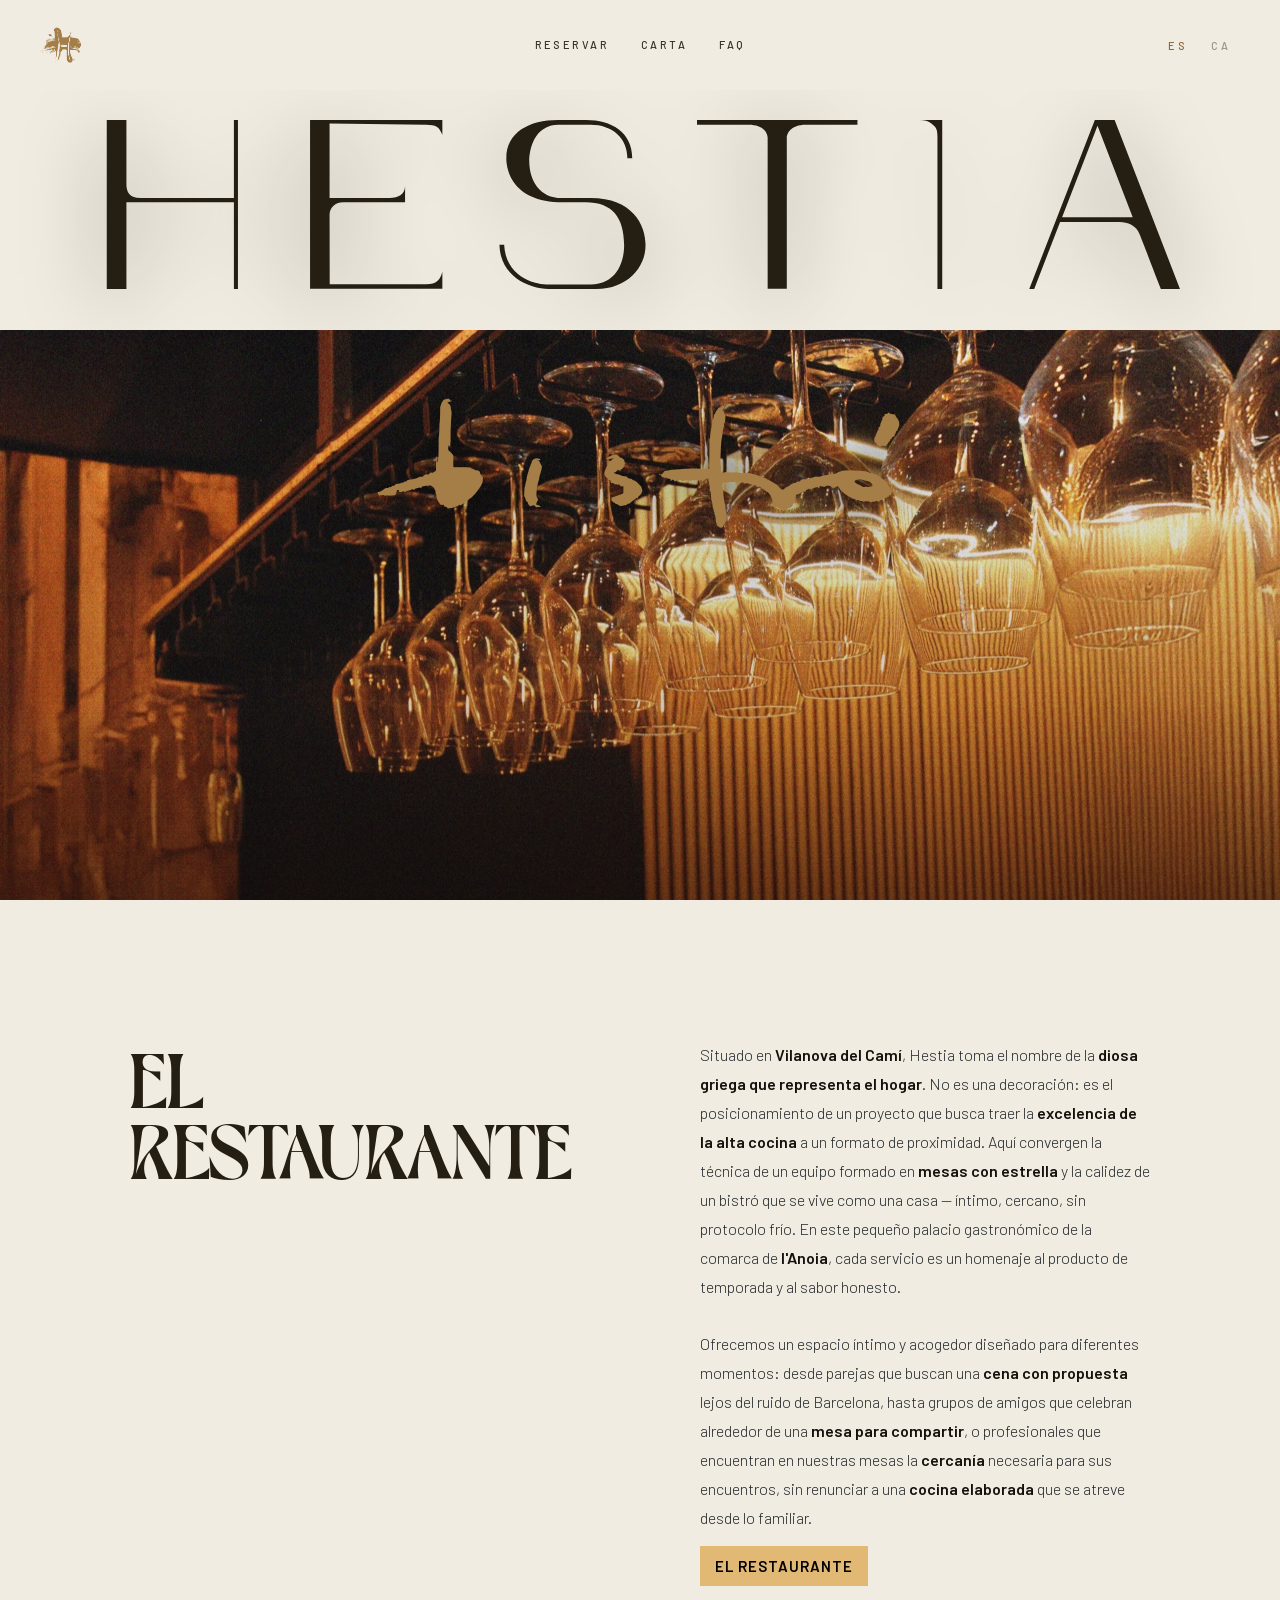
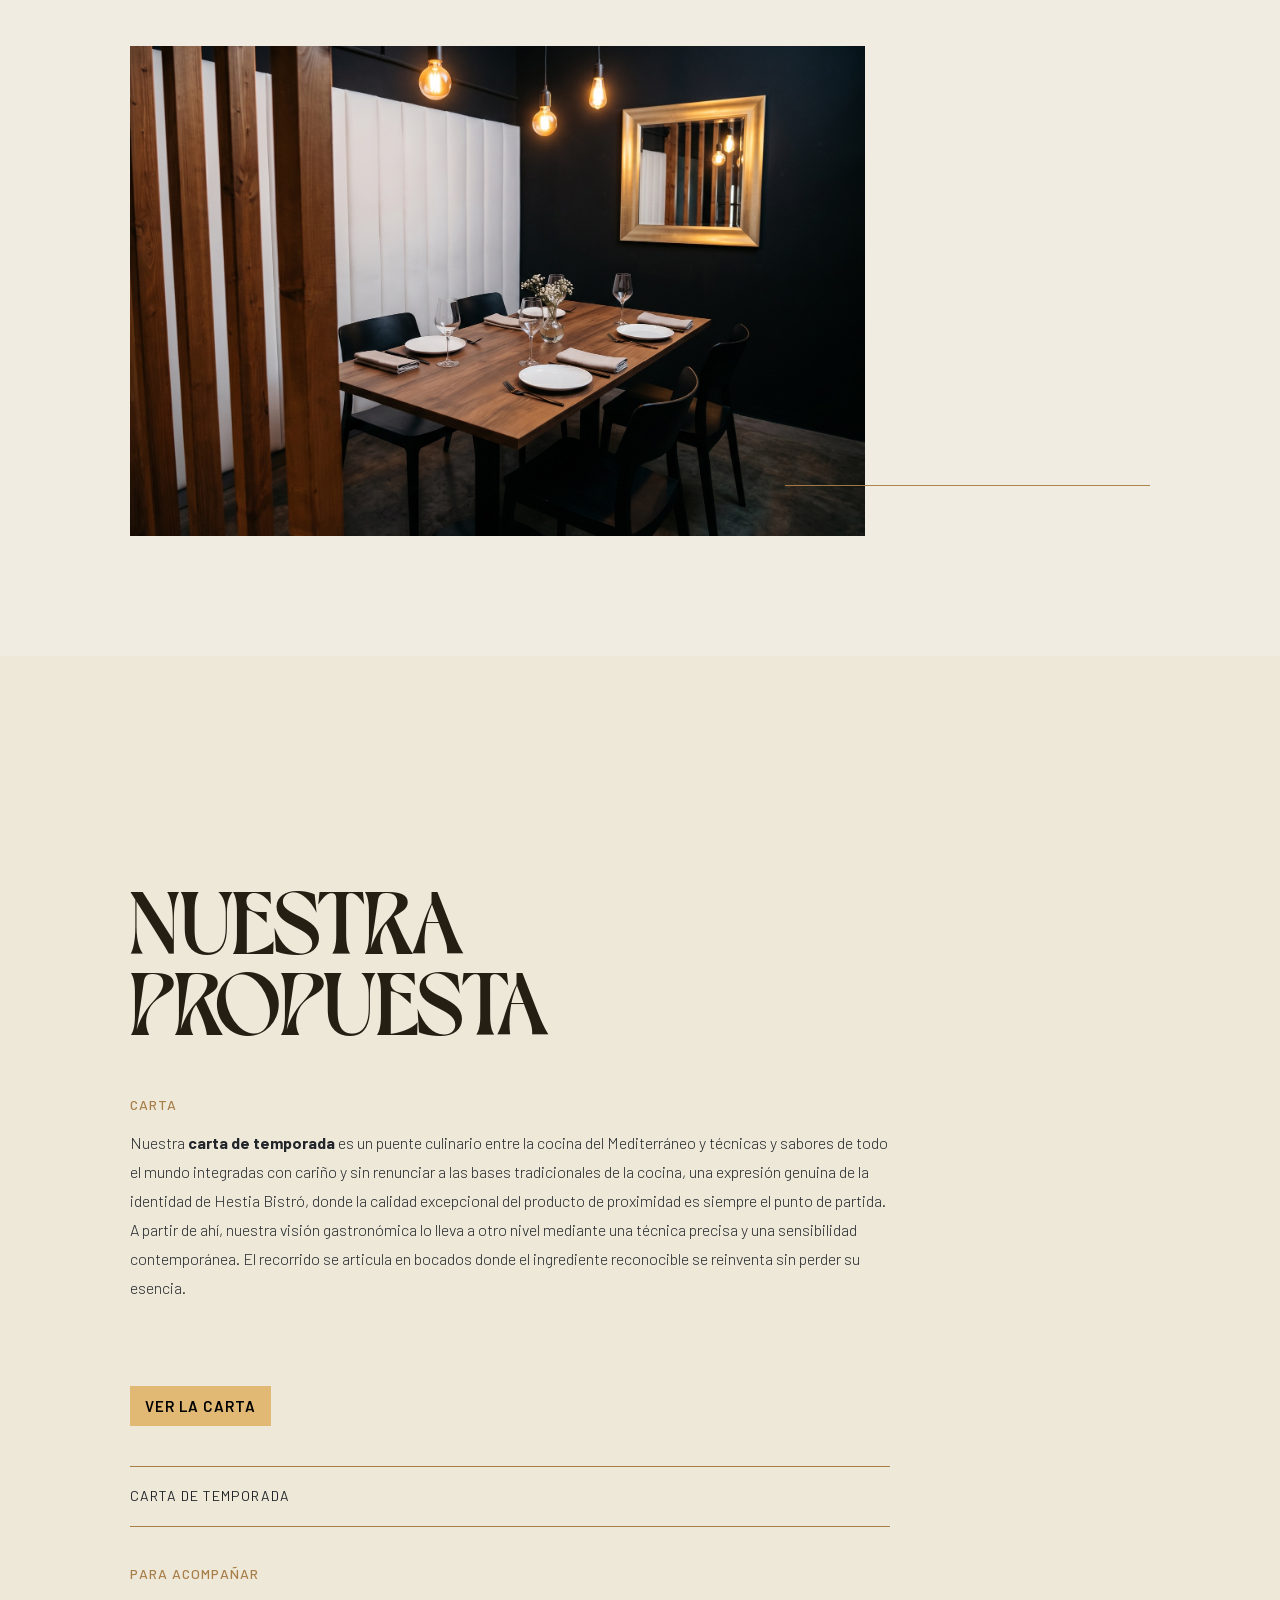
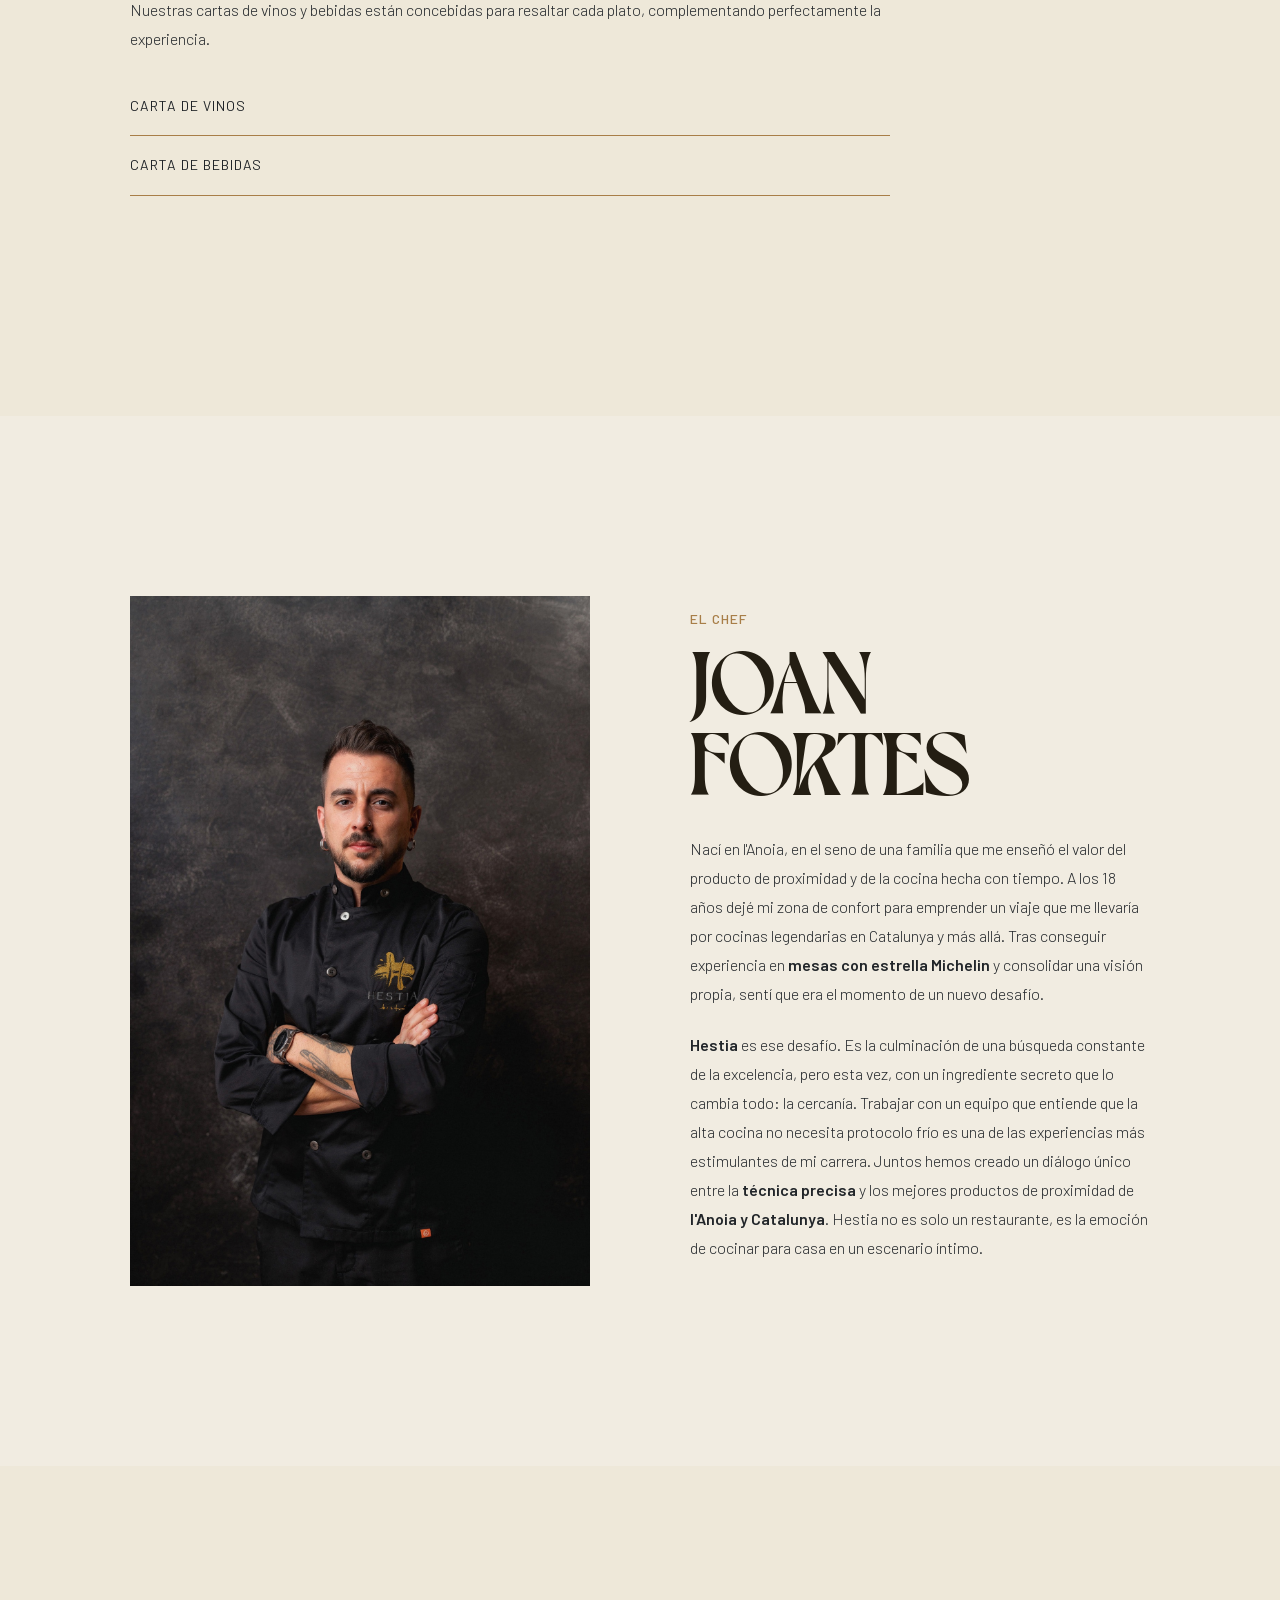
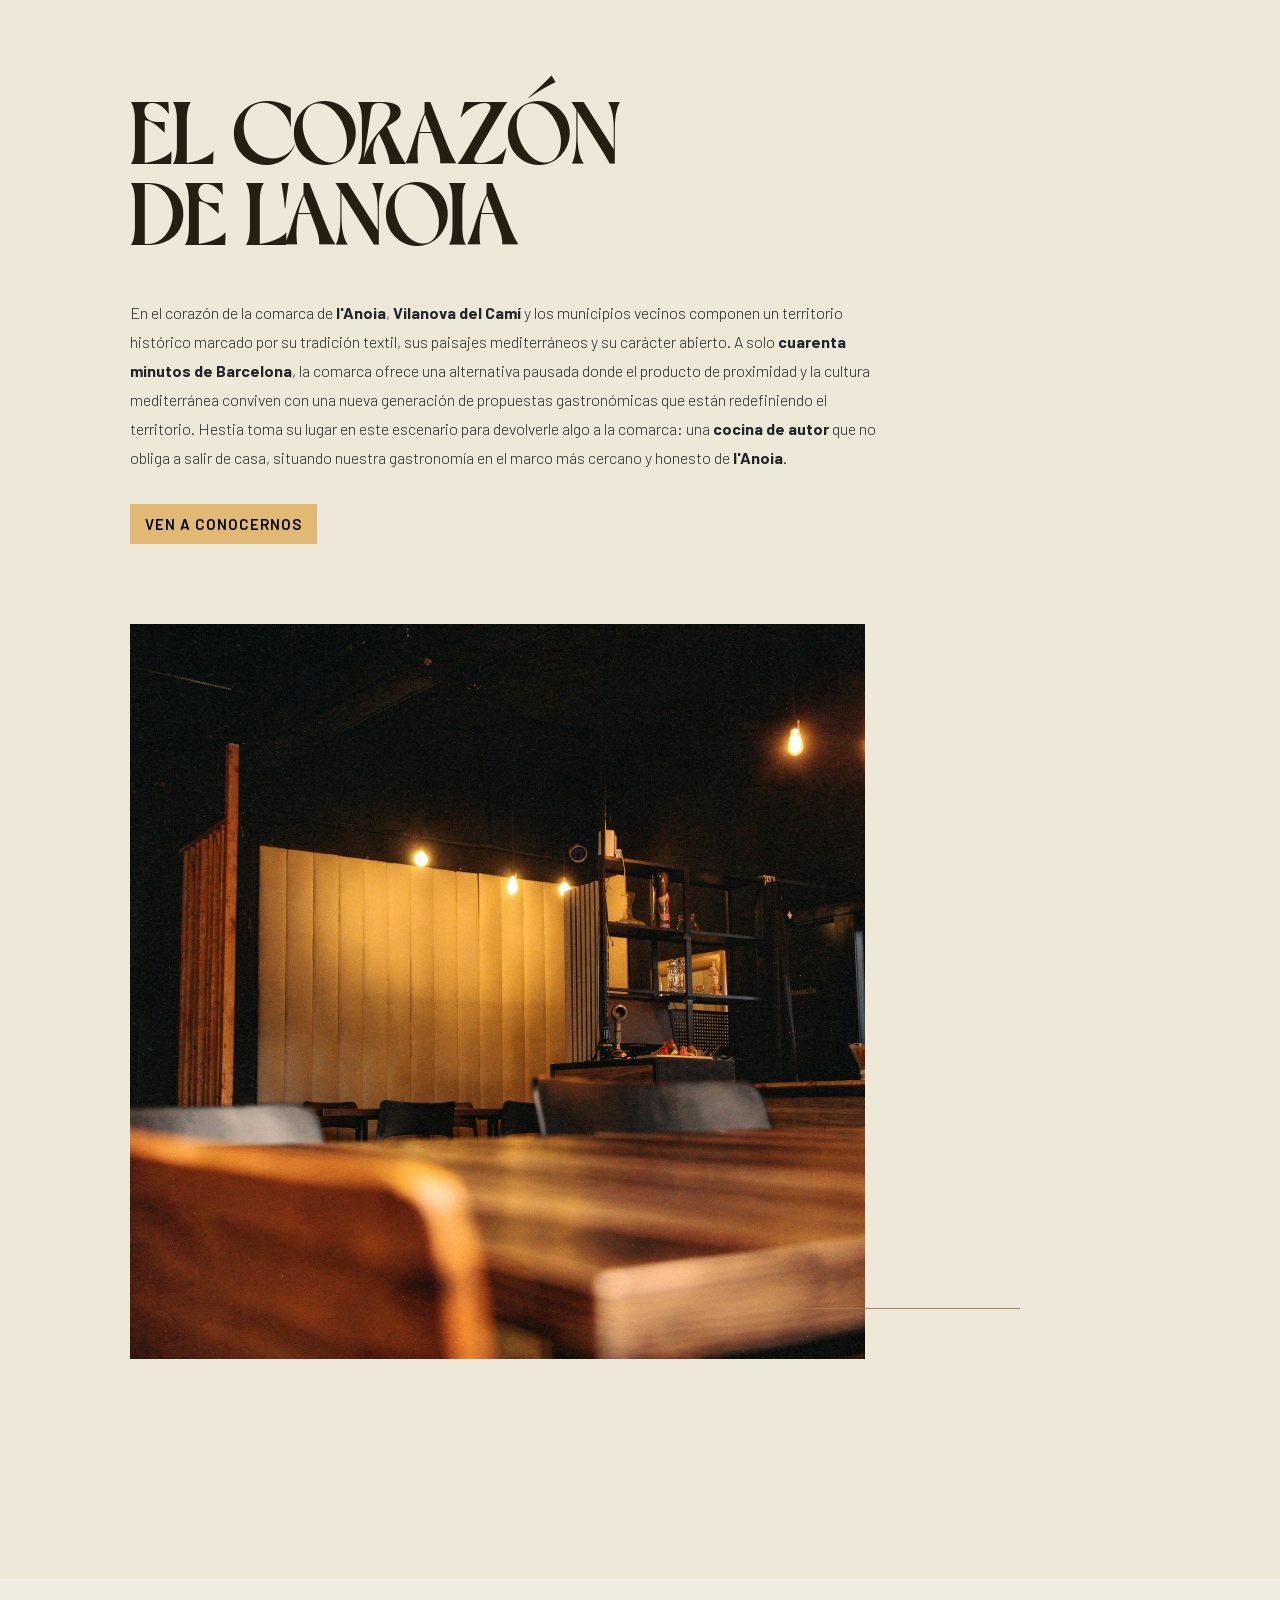
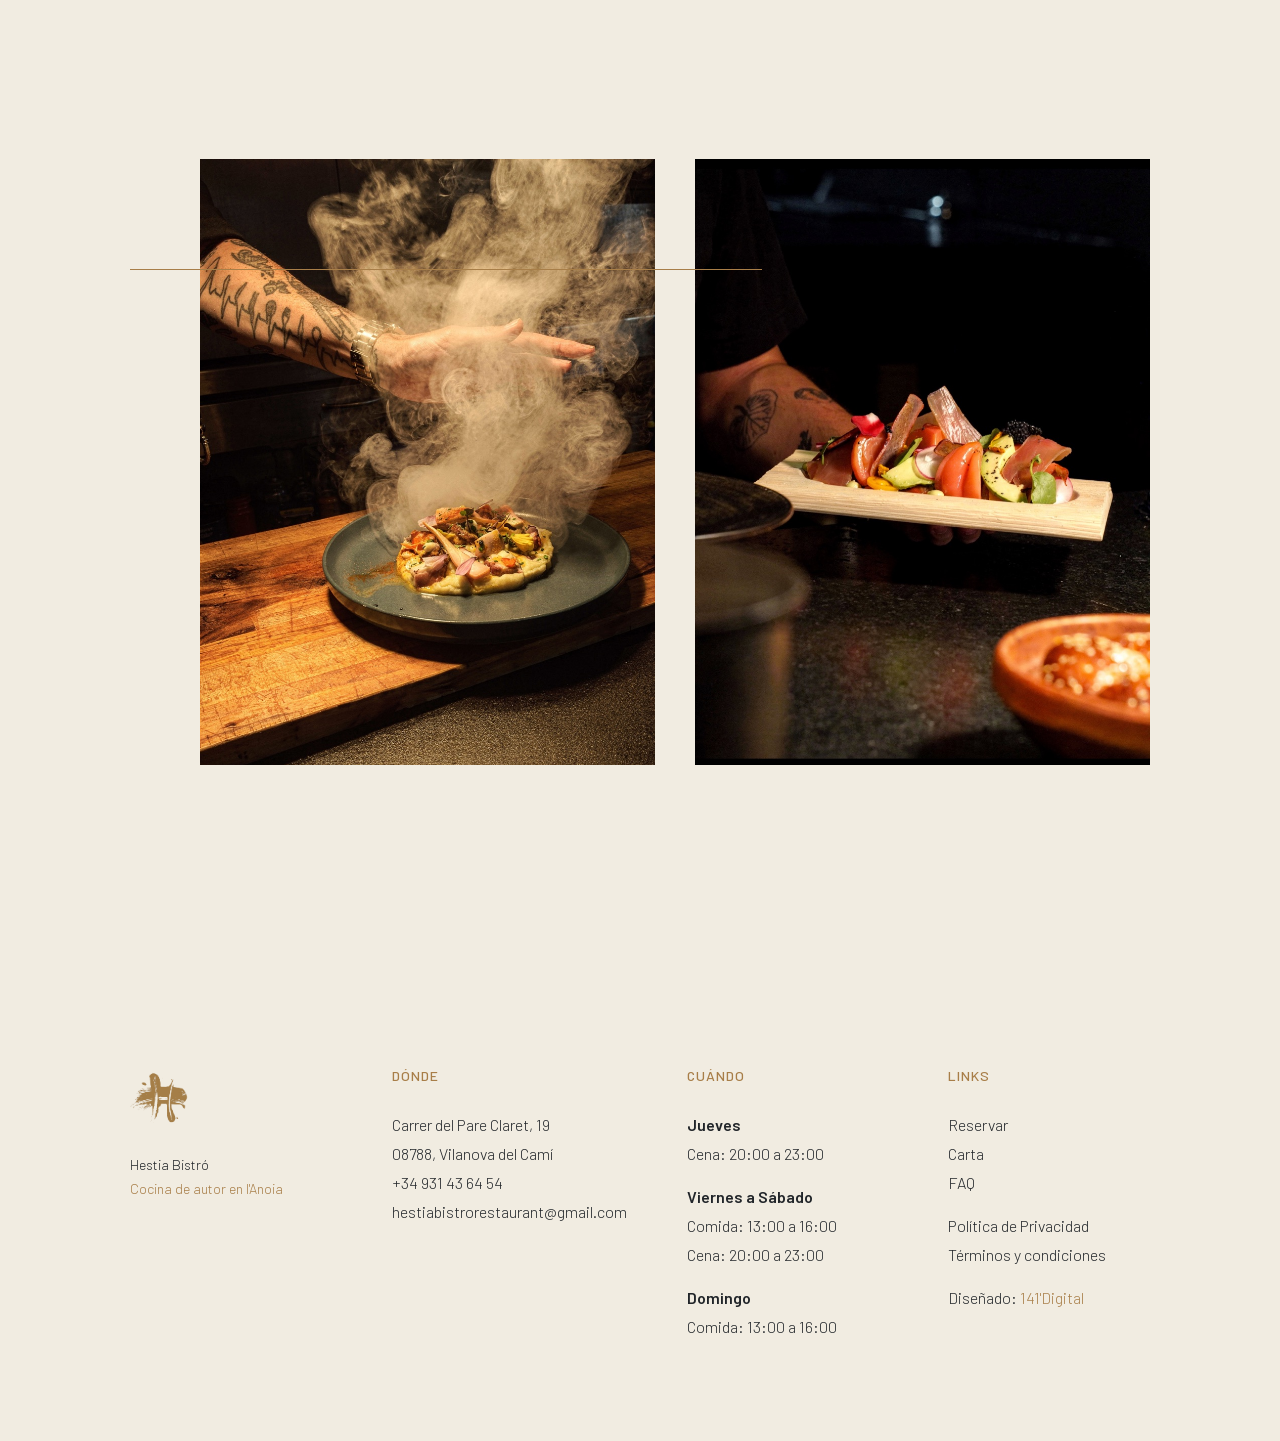
==== index.html @ 30f9aab8 "Eliminar botón 'Ver experiencia' de la sección El Chef Co-Authored-By: Claude Opus 4.7 (1M context) " ====
<!doctype html>
<html lang="es">
<head>
<meta charset="utf-8" />
<meta name="viewport" content="width=device-width,initial-scale=1,viewport-fit=cover" />
<title data-i18n="meta.title.index">Hestia Bistró · Cocina de autor en l'Anoia</title>
<meta name="description" data-i18n-content="meta.desc.index" content="Hestia Bistró — bistró de cocina de autor en Vilanova del Camí. La excelencia de la alta cocina en formato de proximidad. Sin etiquetas. Sin frialdad." />
<link rel="icon" type="image/png" href="assets/logo-full.png" />
<!-- Preload del hero: descarga la imagen con prioridad alta antes que el CSS,
     así aparece casi al momento de cargar la página en vez de tardar. -->
<link rel="preload" as="image" href="assets/hero.jpg?v=4" fetchpriority="high" />
<link rel="preconnect" href="https://fonts.googleapis.com" />
<link rel="preconnect" href="https://fonts.gstatic.com" crossorigin />
<link href="https://fonts.googleapis.com/css2?family=Italiana&family=Cormorant+Garamond:ital,wght@0,300;0,400;0,500;0,600;1,300;1,400;1,500;1,600&family=Inter:wght@300;400;500;600&family=La+Belle+Aurore&display=swap" rel="stylesheet" />
<meta http-equiv="Cache-Control" content="no-store, no-cache, must-revalidate" />
<meta http-equiv="Pragma" content="no-cache" />
<meta http-equiv="Expires" content="0" />
<link rel="stylesheet" href="styles.css?v=20260519d" />
</head>
<body>

<!-- ─── HEADER ─────────────────────────────────────────── -->
<header class="site-header" id="siteHeader">
  <a href="#" class="header-mark" aria-label="Hestia Bistró">
    <img src="assets/logo-h-mark.png" alt="" />
  </a>
  <nav class="nav-center" aria-label="Primaria" data-i18n-aria-label="nav.aria">
    <a href="reservar.html" class="nav-link" data-i18n="nav.reservar">Reservar</a>
    <a href="carta.html"    class="nav-link" data-i18n="nav.carta">Carta</a>
    <a href="faq.html" class="nav-link" data-i18n="nav.faq">FAQ</a>
  </nav>
  <div class="nav-right">
    <ul class="lang" aria-label="Idioma" data-i18n-aria-label="lang.aria">
      <li><button class="lang-btn active" data-lang="es">ES</button></li>
      <li><button class="lang-btn"        data-lang="ca">CA</button></li>
    </ul>
  </div>
</header>


<!-- ─── HERO ───────────────────────────────────────────── -->
<section class="hero">
  <div class="hero-wordmark">
    <h1 class="visually-hidden" data-i18n="hero.h1">Hestia Bistró</h1>
    <img src="assets/hestia-wordmark-new.svg?v=6" alt="Hestia Bistró" class="hero-wordmark-svg" />
  </div>

  <div class="hero-backdrop" aria-hidden="true"></div>

  <figure class="hero-photo" aria-hidden="true">
    <div class="hero-photo-fill"></div>
    <div class="hero-photo-grain"></div>
  </figure>
</section>


<!-- ─── EL RESTAURANTE ─────────────────────────────────── -->
<section class="block-split" id="restaurante">
  <div class="block-split-grid">
    <h2 class="display-title section-title">
      <span data-i18n="rest.title.1">EL</span>
      <span data-i18n="rest.title.2">RESTAURANTE</span>
    </h2>
    <div class="block-split-body">
      <p data-i18n-html="rest.p1">
        Situado en <strong>Vilanova del Camí</strong>, Hestia toma el nombre de la
        <strong>diosa griega que representa el hogar</strong>. No es una
        decoración: es el posicionamiento de un proyecto que busca traer la
        <strong>excelencia de la alta cocina</strong> a un formato de proximidad.
        Aquí convergen la técnica de un equipo formado en <strong>mesas con
        estrella</strong> y la calidez de un bistró que se vive como una casa —
        íntimo, cercano, sin protocolo frío. En este pequeño palacio gastronómico
        de la comarca de <strong>l'Anoia</strong>, cada servicio es un homenaje al
        producto de temporada y al sabor honesto.
      </p>
      <p data-i18n-html="rest.p2">
        Ofrecemos un espacio íntimo y acogedor diseñado para diferentes momentos:
        desde parejas que buscan una <strong>cena con propuesta</strong> lejos del
        ruido de Barcelona, hasta grupos de amigos que celebran alrededor de una
        <strong>mesa para compartir</strong>, o profesionales que encuentran en
        nuestras mesas la <strong>cercanía</strong> necesaria para sus encuentros,
        sin renunciar a una <strong>cocina elaborada</strong> que se atreve desde lo familiar.
      </p>
      <a href="#concepto" class="btn btn-amber" data-i18n="rest.btn">El restaurante</a>
    </div>
  </div>
</section>

<div class="full-image-wrap">
  <figure class="full-image" data-img="interior">
    <div class="full-image-fill"></div>
    <figcaption class="img-cap" data-i18n="rest.cap">Sala · Hestia Bistró</figcaption>
  </figure>
  <span class="accent-rule" aria-hidden="true"></span>
</div>


<!-- ─── NUESTRA PROPUESTA ──────────────────────────────── -->
<section class="proposal-section" id="propuesta">
  <div class="proposal-wrap">
    <h2 class="display-title section-title">
      <span data-i18n="prop.title.1">NUESTRA</span>
      <span data-i18n="prop.title.2">PROPUESTA</span>
    </h2>

    <div class="proposal-intro">
      <p class="proposal-eyebrow" data-i18n="prop.eyebrow">Carta</p>
      <p class="proposal-text" data-i18n-html="prop.text">
        Nuestra <strong>carta de temporada</strong> es un puente culinario entre
        la cocina del Mediterráneo y técnicas y sabores de todo el mundo
        integradas con cariño y sin renunciar a las bases tradicionales de la
        cocina, una expresión genuina de la identidad de Hestia Bistró, donde
        la calidad excepcional del producto de proximidad es siempre el punto
        de partida. A partir de ahí, nuestra visión gastronómica lo lleva a
        otro nivel mediante una técnica precisa y una sensibilidad
        contemporánea. El recorrido se articula en bocados donde el ingrediente
        reconocible se reinventa sin perder su esencia.
      </p>
    </div>

    <div class="proposal-menu">
      <a href="carta.html" class="btn btn-amber" data-i18n="prop.btn">Ver la carta</a>

      <hr class="proposal-divider" />

      <div class="menu-line">
        <span class="menu-line-name" data-i18n="prop.temporada">Carta de temporada</span>
      </div>

      <h3 class="proposal-subheading" data-i18n="prop.subhead">Para acompañar</h3>
      <p class="proposal-subtext" data-i18n="prop.subtext">
        Nuestras cartas de vinos y bebidas están concebidas para resaltar
        cada plato, complementando perfectamente la experiencia.
      </p>

      <div class="menu-line">
        <span class="menu-line-name" data-i18n="prop.vinos">Carta de vinos</span>
      </div>

      <div class="menu-line">
        <span class="menu-line-name" data-i18n="prop.bebidas">Carta de bebidas</span>
      </div>
    </div>
  </div>
</section>


<!-- ─── EL CHEF ────────────────────────────────────────── -->
<section class="chef-section" id="chef">
  <div class="chef-wrap">
    <div class="chef-photo" data-img="chef">
      <div class="chef-photo-fill"></div>
    </div>

    <div class="chef-text">
      <p class="chef-eyebrow" data-i18n="chef.eyebrow">El Chef</p>
      <h2 class="display-title section-title chef-name">
        <span data-i18n="chef.name.1">JOAN</span>
        <span data-i18n="chef.name.2">FORTES</span>
      </h2>

      <div class="chef-body">
        <p data-i18n-html="chef.p1">
          Nací en l'Anoia, en el seno de una familia que me enseñó el valor
          del producto de proximidad y de la cocina hecha con tiempo. A los 18
          años dejé mi zona de confort para emprender un viaje que me llevaría
          por cocinas legendarias en Catalunya y más allá. Tras conseguir
          experiencia en <strong>mesas con estrella Michelin</strong> y consolidar
          una visión propia, sentí que era el momento de un nuevo desafío.
        </p>
        <p data-i18n-html="chef.p2">
          <strong>Hestia</strong> es ese desafío. Es la culminación de una
          búsqueda constante de la excelencia, pero esta vez, con un ingrediente
          secreto que lo cambia todo: la cercanía. Trabajar con un equipo que
          entiende que la alta cocina no necesita protocolo frío es una de las
          experiencias más estimulantes de mi carrera. Juntos hemos creado un
          diálogo único entre la <strong>técnica precisa</strong> y los mejores
          productos de proximidad de <strong>l'Anoia y Catalunya</strong>. Hestia
          no es solo un restaurante, es la emoción de cocinar para casa en un
          escenario íntimo.
        </p>
      </div>
    </div>
  </div>
</section>


<!-- ─── IGUALADA / L'ANOIA ─────────────────────────────── -->
<section class="proposal-section territorio-section" id="territorio">
  <div class="proposal-wrap">
    <h2 class="display-title section-title">
      <span data-i18n="terr.title.1">EL CORAZÓN</span>
      <span data-i18n="terr.title.2">DE L'ANOIA</span>
    </h2>

    <div class="proposal-intro territorio-intro">
      <p class="proposal-text" data-i18n-html="terr.text">
        En el corazón de la comarca de <strong>l'Anoia</strong>,
        <strong>Vilanova del Camí</strong> y los municipios vecinos componen
        un territorio histórico marcado por su tradición textil, sus paisajes
        mediterráneos y su carácter abierto. A solo <strong>cuarenta minutos
        de Barcelona</strong>, la comarca ofrece una alternativa pausada donde
        el producto de proximidad y la cultura mediterránea conviven con una
        nueva generación de propuestas gastronómicas que están redefiniendo el
        territorio. Hestia toma su lugar en este escenario para devolverle algo
        a la comarca: una <strong>cocina de autor</strong> que no obliga a
        salir de casa, situando nuestra gastronomía en el marco más cercano y
        honesto de <strong>l'Anoia</strong>.
      </p>
      <a href="reservar.html" class="btn btn-amber territorio-btn" data-i18n="terr.btn">Ven a conocernos</a>
    </div>
  </div>

  <div class="full-image-wrap territorio-image-wrap">
    <figure class="full-image full-image--square" data-img="anoia">
      <div class="full-image-fill"></div>
    </figure>
    <span class="accent-rule" aria-hidden="true"></span>
  </div>
</section>


<!-- ─── PLATOS · CARRUSEL ──────────────────────────────── -->
<section class="dishes-carousel" id="platos">
  <div class="dishes-wrap">
    <span class="dishes-rule" aria-hidden="true"></span>
    <div class="dishes-viewport">
      <div class="dishes-track" data-unique="4">
        <figure class="dish-slide"><img src="assets/dish-1.jpg?v=2" alt="Plato 1" /></figure>
        <figure class="dish-slide"><img src="assets/dish-2.jpg?v=2" alt="Plato 2" /></figure>
        <figure class="dish-slide"><img src="assets/dish-3.jpg?v=2" alt="Plato 3" /></figure>
        <figure class="dish-slide"><img src="assets/dish-4.jpg?v=2" alt="Plato 4" /></figure>
        <figure class="dish-slide" aria-hidden="true"><img src="assets/dish-1.jpg?v=2" alt="" /></figure>
        <figure class="dish-slide" aria-hidden="true"><img src="assets/dish-2.jpg?v=2" alt="" /></figure>
        <figure class="dish-slide" aria-hidden="true"><img src="assets/dish-3.jpg?v=2" alt="" /></figure>
        <figure class="dish-slide" aria-hidden="true"><img src="assets/dish-4.jpg?v=2" alt="" /></figure>
      </div>
    </div>
  </div>
</section>


<!-- ─── FOOTER ─────────────────────────────────────────── -->
<footer class="site-footer" id="contacto">
  <div class="footer-wrap">
    <div class="footer-grid">

      <div class="footer-brand">
        <img src="assets/logo-h-mark.png" alt="" class="footer-logo" />
        <p class="footer-tagline">
          Hestia Bistró<br/>
          <a href="#" data-i18n="foot.brand.tagline">Cocina de autor en l'Anoia</a>
        </p>
      </div>

      <div class="footer-col">
        <p class="footer-eyebrow" data-i18n="foot.donde">Dónde</p>
        <address class="footer-address">
          <p>Carrer del Pare Claret, 19</p>
          <p>08788, Vilanova del Camí</p>
          <p><a href="tel:+34931436454">+34 931 43 64 54</a></p>
          <p><a href="mailto:hestiabistrorestaurant@gmail.com">hestiabistrorestaurant@gmail.com</a></p>
        </address>
      </div>

      <div class="footer-col">
        <p class="footer-eyebrow" data-i18n="foot.cuando">Cuándo</p>
        <div class="footer-hours">
          <p><strong data-i18n="foot.h.jue">Jueves</strong></p>
          <p data-i18n="foot.h.cena">Cena: 20:00 a 23:00</p>
          <p><strong data-i18n="foot.h.visa">Viernes a Sábado</strong></p>
          <p data-i18n="foot.h.comida">Comida: 13:00 a 16:00</p>
          <p data-i18n="foot.h.cena">Cena: 20:00 a 23:00</p>
          <p><strong data-i18n="foot.h.dom">Domingo</strong></p>
          <p data-i18n="foot.h.comida">Comida: 13:00 a 16:00</p>
        </div>
      </div>

      <div class="footer-col">
        <p class="footer-eyebrow" data-i18n="foot.links">Links</p>
        <ul class="footer-links">
          <li><a href="reservar.html" data-i18n="nav.reservar">Reservar</a></li>
          <li><a href="carta.html" data-i18n="nav.carta">Carta</a></li>
          <li><a href="faq.html" data-i18n="nav.faq">FAQ</a></li>
          <li class="spacer" aria-hidden="true"></li>
          <li><a href="privacidad.html" data-i18n="foot.l.privacidad">Política de Privacidad</a></li>
          <li><a href="terminos.html" data-i18n="foot.l.terminos">Términos y condiciones</a></li>
          <li class="spacer" aria-hidden="true"></li>
          <li class="footer-credit"><span data-i18n="foot.l.disenado">Diseñado:</span> <a href="https://141agency.com" target="_blank" rel="noopener">141'Digital</a></li>
        </ul>
      </div>

    </div>
  </div>
</footer>


<script src="i18n.js"></script>
<script src="script.js?v=20260518f"></script>
</body>
</html>
---- styles.css ----
/* ────────────────────────────────────────────────────────────
   HESTIA BISTRÓ · WEB
   Layout: Aleia restaurant — elegant editorial, cream canvas
   Palette: Hestia brand — espresso, cobre, cream lino
   ──────────────────────────────────────────────────────────── */

@font-face{
  font-family: "Dahlia Display";
  src: url("assets/dahlia-medium.woff2") format("woff2"),
       url("assets/dahlia-medium.woff")  format("woff");
  font-weight: 500;
  font-style: normal;
  font-display: swap;
}

@font-face{ font-family:"Barlow"; src:url("assets/fonts/barlow-300.woff2") format("woff2"); font-weight:300; font-style:normal; font-display:swap; }
@font-face{ font-family:"Barlow"; src:url("assets/fonts/barlow-400.woff2") format("woff2"); font-weight:400; font-style:normal; font-display:swap; }
@font-face{ font-family:"Barlow"; src:url("assets/fonts/barlow-500.woff2") format("woff2"); font-weight:500; font-style:normal; font-display:swap; }
@font-face{ font-family:"Barlow"; src:url("assets/fonts/barlow-600.woff2") format("woff2"); font-weight:600; font-style:normal; font-display:swap; }
@font-face{ font-family:"Barlow"; src:url("assets/fonts/barlow-700.woff2") format("woff2"); font-weight:700; font-style:normal; font-display:swap; }

:root{
  /* Brand tokens (sampled from logo) */
  --hueso:   #E8DFCD;
  --crema:   #D9C9A8;
  --crema-2: #C7B58E;
  --tinta:   #15100A;
  --tinta-2: #1F1812;
  --tinta-3: #2A1F18;
  --sepia:   #6B5A47;
  --cobre:   #A87E48;
  --cobre-2: #8A6738;
  --ambar:   #C99B5C;

  /* White canvas, dark ink — Aleia-style light theme */
  --bg:        #F1ECE1;
  --bg-2:      #F7F2E8;
  --bg-3:      #EDE5D3;
  --ink:       #14100B;
  --ink-soft:  #443A2C;
  --ink-quiet: #6B5C46;
  --rule:      rgba(20,16,11,.14);
  --rule-2:    rgba(20,16,11,.06);
  --accent:    var(--cobre);
  --accent-2:  var(--cobre-2);

  --font-display: "Cormorant Garamond","EB Garamond",Georgia,serif;
  --font-brand:   "Italiana","Cormorant Garamond",serif;
  --font-hand:    "La Belle Aurore","Caveat",cursive;
  --font-sans:    "Barlow","Inter",-apple-system,system-ui,sans-serif;
}

*{ box-sizing:border-box; }
html,body{ margin:0; padding:0; }
html{ scroll-behavior:smooth; overflow-x:clip; }
body{ overflow-x:clip; max-width:100vw; }

body{
  background:var(--bg);
  color:var(--ink);
  font-family:var(--font-sans);
  font-size:15px;
  line-height:1.6;
  font-weight:300;
  -webkit-font-smoothing:antialiased;
  text-rendering:optimizeLegibility;
}

img{ max-width:100%; display:block; }
a{ color:inherit; text-decoration:none; transition:color .25s ease, opacity .25s ease; }
a:hover{ color:var(--accent); }
button{ font-family:inherit; cursor:pointer; }


/* ─── Reusable type ───────────────────────────────────── */
.eyebrow{
  font-family:var(--font-sans);
  font-size:11px;
  letter-spacing:.22em;
  text-transform:uppercase;
  color:var(--accent);
  font-weight:500;
  margin:0 0 18px;
}

.display-title{
  font-family:var(--font-display);
  font-weight:300;
  letter-spacing:-.015em;
  line-height:.95;
  margin:0;
  color:#241E13;
  font-size:clamp(54px, 7vw, 110px);
}
.display-title span{ font-weight:300; }
.display-title em{
  font-style:italic;
  font-weight:300;
  display:block;
  color:#241E13;
}
.display-title.center{ text-align:center; }

/* Section titles — Aleia-style: ALL CAPS, stacked, upright */
.section-title{
  font-family:"Dahlia Display", var(--font-display);
  font-weight:500;
  font-style:normal;
  letter-spacing:-.005em;
  line-height:.92;
  font-size:clamp(44px, 10vw, 88px);
  text-transform:uppercase;
}
.section-title span{
  display:block;
  font-weight:500;
  font-style:normal;
  color:#241E13;
}

.brand-wordmark{
  font-family:var(--font-brand);
  letter-spacing:.22em;
  text-transform:uppercase;
  font-weight:400;
}
.brand-wordmark em{
  font-family:var(--font-hand);
  font-style:normal;
  text-transform:lowercase;
  letter-spacing:.02em;
  font-size:.85em;
  color:var(--accent);
  margin-left:.4em;
  display:inline-block;
  transform:translateY(.12em);
}

/* ─── Buttons / links ─────────────────────────────────── */
.btn{
  display:inline-flex; align-items:center; gap:10px;
  padding:8px 14px;
  font-family:var(--font-sans);
  font-size:15px;
  line-height:22px;
  letter-spacing:1px;
  text-transform:uppercase;
  font-weight:600;
  border:1px solid transparent;
  cursor:pointer;
  border-radius:0;
  transition:background .25s ease, color .25s ease, border-color .25s ease;
}
.btn-amber{
  background:#E2B974;
  color:#000;
  border-color:#E2B974;
}
.btn-amber:hover{
  background:transparent;
  color:#000;
  border-color:#E2B974;
}

.btn-line{
  display:inline-block;
  padding:10px 0 6px;
  font-family:var(--font-sans);
  font-size:11px;
  letter-spacing:.22em;
  text-transform:uppercase;
  font-weight:500;
  color:var(--ink);
  border-bottom:1px solid var(--rule);
  transition:color .25s ease, border-color .25s ease, letter-spacing .25s ease;
}
.btn-line:hover{
  color:var(--accent-2);
  border-color:var(--accent-2);
  letter-spacing:.26em;
}
.btn-line.small{
  font-size:10px;
}

.link-quiet{
  display:inline-block;
  font-size:11px;
  letter-spacing:.16em;
  text-transform:uppercase;
  color:var(--ink-soft);
  padding-top:14px;
}
.link-quiet:hover{ color:var(--accent); }


/* ────────────────────────────────────────────────────────
   HEADER  (responsive: grid 3-col fluido en desktop · nav al bottom en mobile)
   ──────────────────────────────────────────────────────── */
.site-header{
  position:fixed;
  inset:0 0 auto 0;                  /* top:0 right:0 left:0 — sin bottom */
  z-index:9900;                      /* igual que el nav inferior, siempre por encima del contenido */
  display:grid;
  grid-template-columns: 1fr auto 1fr;
  align-items:center;
  /* Padding fluido: escala suave entre móvil y desktop sin breakpoints */
  padding: clamp(14px, 2.4vw, 22px) clamp(20px, 4vw, 40px);
  /* safe-area-inset-top: respeta status bar / notch en cualquier dispositivo */
  padding-top: calc(clamp(14px, 2.4vw, 22px) + env(safe-area-inset-top, 0px));
  background:var(--bg);
  color:var(--ink);
  font-family:var(--font-sans);
  font-size: clamp(10px, 1vw, 11px);
  letter-spacing:.22em;
  text-transform:uppercase;
  font-weight:500;
}

.header-mark{
  grid-column: 1;
  justify-self: start;
  display: inline-flex;
  align-items: center;
}
.header-mark img{
  width: clamp(36px, 5vw, 46px);
  height: clamp(36px, 5vw, 46px);
  object-fit: contain;
  transition: transform .3s ease;
}
.header-mark:hover img{ transform: rotate(-3deg) scale(1.05); }

/* nav-center centrado limpio con grid (sin position:absolute + translate) */
.nav-center{
  grid-column: 2;
  justify-self: center;
  display: flex;
  gap: clamp(18px, 2.5vw, 34px);
}
.nav-link{ position: relative; color: var(--ink); opacity: .85; }
.nav-link::after{
  content: ""; position: absolute; left: 0; right: 0; bottom: -6px; height: 1px;
  background: currentColor; transform: scaleX(0); transform-origin: left;
  transition: transform .3s ease;
}
.nav-link:hover::after{ transform: scaleX(1); }

.nav-right{
  grid-column: 3;
  justify-self: end;
}
.nav-right .lang{
  list-style: none; padding: 0; margin: 0;
  display: flex; gap: 4px;
}
.lang-btn{
  background: transparent; border: 0;
  color: var(--ink);
  padding: 6px 10px;
  font-family: inherit;
  font-size: inherit;
  letter-spacing: inherit;
  text-transform: uppercase;
  font-weight: 500;
  opacity: .4;
  transition: opacity .25s ease, color .25s ease;
}
.lang-btn.active{ opacity: 1; color: var(--accent-2); }
.lang-btn:hover{ opacity: .95; }


/* ────────────────────────────────────────────────────────
   HERO  (Aleia-style: huge wordmark on canvas · photo full-bleed)
   ──────────────────────────────────────────────────────── */
.hero{
  position:relative;
  height:100vh;
  min-height:720px;
  padding:120px 0 0;
  background:var(--bg);
  overflow:hidden;
  isolation:isolate;
}

/* The giant editorial wordmark */
.hero-wordmark{
  position:relative;
  z-index:3;
  text-align:center;
  margin:0 auto;
  padding:0 40px;
  width:100%;
  max-width:1280px;
}
.hero-wordmark-svg{
  display:block;
  width:min(88vw, 1080px);
  height:auto;
  margin:0 auto;
  filter: drop-shadow(0 12px 40px rgba(0,0,0,.35));
  animation: wordIn 1.2s cubic-bezier(.2,.7,.2,1) both;
}
.visually-hidden{
  position:absolute;
  width:1px; height:1px;
  padding:0; margin:-1px;
  overflow:hidden;
  clip:rect(0,0,0,0);
  white-space:nowrap;
  border:0;
}
@keyframes wordIn{
  from{ opacity:0; transform:translateY(20px); }
  to  { opacity:1; transform:none; }
}
@keyframes ruleIn{
  from{ opacity:0; transform:scaleX(0); }
  to  { opacity:1; transform:scaleX(1); }
}

/* Grey backdrop behind the photo — reveals when the photo fades on scroll */
.hero-backdrop{
  position:absolute;
  left:0;
  right:0;
  bottom:0;
  width:100%;
  height:63.3vh;
  background:var(--bg);
  z-index:0;
}

/* The photo backdrop — full-bleed lateral · anchored to bottom · behind wordmark */
.hero-photo{
  position:absolute;
  left:0;
  right:0;
  bottom:0;
  margin:0;
  padding:0;
  width:100%;
  height:63.3vh;
  z-index:1;
  overflow:hidden;
}
.hero-photo-fill{
  position:absolute; inset:0;
  background:
    linear-gradient(180deg, rgba(17,9,6,0) 0%, rgba(17,9,6,.15) 65%, rgba(17,9,6,.5) 100%),
    url('assets/hero.jpg?v=4') center/cover no-repeat #110906;
}
.hero-photo-grain{
  position:absolute; inset:0;
  background-image:
    radial-gradient(rgba(255,255,255,.06) 1px, transparent 1px),
    radial-gradient(rgba(0,0,0,.12) 1px, transparent 1px);
  background-size: 3px 3px, 5px 5px;
  opacity:.55;
  mix-blend-mode:overlay;
}

/* Welcome card pinned bottom-left over the photo */
.hero-card{
  position:absolute;
  left:0; bottom:0;
  width:min(420px, 86vw);
  background:#F1EAD9;
  color:#1A130B;
  padding:32px 34px 30px;
  border-top:2px solid var(--accent);
  z-index:5;
  box-shadow: -10px -10px 40px rgba(0,0,0,.45);
}
.hero-card .eyebrow{ margin:0 0 16px; color:var(--cobre-2); }
.hero-card-text{
  font-family:var(--font-display);
  font-size:17px;
  line-height:1.5;
  color:#1A130B;
  font-weight:400;
  margin:0 0 24px;
  letter-spacing:-.002em;
}
.hero-card .link-quiet{ color:rgba(26,19,11,.62); }
.hero-card .link-quiet:hover{ color:var(--cobre-2); }
.hero-card .btn-amber{ margin-bottom:4px; }


/* ────────────────────────────────────────────────────────
   BLOCK SPLIT  (El Restaurante / Igualada)
   ──────────────────────────────────────────────────────── */
.block-split{
  padding:140px 130px 60px;
  position:relative;
}
.block-split-grid{
  max-width:1240px; margin:0 auto;
  display:grid;
  grid-template-columns: 1fr 1fr;
  gap:120px;
  align-items:start;
}
.block-split .display-title{
  font-size:clamp(48px, 6vw, 130px);
  line-height:.92;
}
.block-split .display-title em{ display:block; }

.block-split-body{
  max-width:560px;
  font-family:var(--font-sans);
  font-size:16px;
  line-height:29px;
  color:rgb(33,37,41);
  font-weight:300;
}
.block-split-body p{ margin:0 0 28px; color:rgb(33,37,41); }
.block-split-body p:last-of-type{ margin-bottom:14px; }
.block-split-body .btn{ margin-top:0; }
.block-split-body strong,
.bio-text strong{
  font-weight:600;
  color:var(--ink);
}
.display-title:not(.section-title) em{ color:var(--accent-2); }


/* ────────────────────────────────────────────────────────
   FULL-WIDTH IMAGE PLACEHOLDERS (Aleia-style: left-aligned, gold rule right)
   ──────────────────────────────────────────────────────── */
.full-image-wrap{
  position:relative;
  max-width:1240px;
  margin:0 auto 120px;
  padding:0 130px;
  box-sizing:content-box;
}
.full-image-wrap .accent-rule{
  display:block;
  position:absolute;
  /* Starts 80px INSIDE the image right edge and extends to content right edge */
  left:calc(50% + 145px);
  right:130px;
  /* Always 50px above the bottom of the photo */
  bottom:50px;
  height:1px;
  background:var(--accent);
  opacity:.95;
  z-index:3;
}

.full-image{
  position:relative;
  /* Spans from grid left (title) to button right edge:
     left column (50% - 60) + full gap (120) + button width (~165) */
  width:calc(50% + 225px);
  margin:0;
  aspect-ratio:3/2;
  overflow:hidden;
  background:#1a0e08;
}
.full-image[data-img="interior"] .full-image-fill{
  background: url('assets/the-restaurant.jpg?v=3') center/cover no-repeat;
  filter:none;
}
.full-image-fill{
  position:absolute; inset:0;
  background:
    radial-gradient(50% 40% at 60% 50%, rgba(220,160,90,.45) 0%, transparent 65%),
    radial-gradient(80% 60% at 20% 80%, rgba(178,112,66,.45) 0%, transparent 70%),
    linear-gradient(160deg, #4a2c18 0%, #1a0e08 100%);
  filter:saturate(.85);
}
.full-image[data-img="igualada"] .full-image-fill{
  background:
    radial-gradient(60% 45% at 50% 60%, rgba(214,152,90,.45) 0%, transparent 65%),
    radial-gradient(120% 80% at 50% 0%, rgba(255,210,140,.25) 0%, transparent 70%),
    linear-gradient(180deg, #2c1810 0%, #1a0e08 60%, #3d2418 100%);
}
.img-cap{ display:none; }


/* ────────────────────────────────────────────────────────
   BIO ROW  (Chef / Sala)
   ──────────────────────────────────────────────────────── */
.bio-row{
  display:grid;
  grid-template-columns: 1fr 1fr;
  max-width:1240px;
  margin:0 auto 100px;
  padding:0 40px;
  gap:80px;
  align-items:start;
}
.bio-row.reverse{ direction:rtl; }
.bio-row.reverse > *{ direction:ltr; }

.bio-photo{
  position:relative;
  aspect-ratio:4/5;
  overflow:hidden;
  background:#1a0e08;
}
.bio-photo .full-image-fill{
  background:
    radial-gradient(50% 40% at 50% 35%, rgba(232,223,205,.18) 0%, transparent 70%),
    radial-gradient(80% 60% at 40% 90%, rgba(178,112,66,.35) 0%, transparent 70%),
    linear-gradient(180deg, #1a0e08 0%, #2c1810 100%);
}
.bio-photo[data-img="chef-2"] .full-image-fill{
  background:
    radial-gradient(60% 50% at 60% 40%, rgba(214,152,90,.35) 0%, transparent 65%),
    linear-gradient(180deg, #2a1810 0%, #14090c 100%);
}

.bio-text{
  display:flex; flex-direction:column;
  font-family:var(--font-sans);
  font-size:17px;
  line-height:1.75;
  font-weight:300;
  color:var(--ink-soft);
}
.bio-text .eyebrow{ color:var(--accent-2); margin-bottom:18px; }
.bio-name{ margin-bottom:30px !important; }
.bio-name span,
.bio-name em{ display:block; }
.bio-text p{ margin:0 0 18px; max-width:480px; color:var(--ink-soft); }
.bio-text .btn-line{ margin-top:12px; }


/* ────────────────────────────────────────────────────────
   PROPUESTA  (Nuestra propuesta · accordion)
   ──────────────────────────────────────────────────────── */
.propuesta{
  max-width:880px;
  margin:60px auto 80px;
  padding:80px 40px 40px;
  text-align:center;
}
.propuesta-head{ margin-bottom:60px; }
.propuesta-intro{
  font-family:var(--font-display);
  font-size:19px;
  line-height:1.55;
  color:var(--ink-soft);
  max-width:560px;
  margin:28px auto 0;
}

.menu-list{
  list-style:none; padding:0; margin:0;
  border-top:1px solid var(--rule);
  text-align:left;
}
.menu-row{
  border-bottom:1px solid var(--rule);
}
.menu-row-trigger{
  width:100%;
  display:grid;
  grid-template-columns: 1fr auto auto;
  gap:28px; align-items:center;
  padding:26px 8px;
  background:transparent; border:0;
  text-align:left;
  color:var(--ink);
  transition:color .25s ease;
}
.menu-row-trigger:hover{ color:var(--accent-2); }
.menu-row-title{
  font-family:var(--font-display);
  font-size:22px;
  font-weight:400;
  letter-spacing:-.003em;
}
.menu-row-price{
  font-family:var(--font-sans);
  font-size:12px;
  letter-spacing:.22em;
  text-transform:uppercase;
  font-weight:500;
  color:var(--ink-quiet);
}
.menu-row-icon{
  font-family:var(--font-display);
  font-size:22px;
  width:28px; height:28px;
  display:grid; place-items:center;
  color:var(--accent-2);
  transition:transform .3s ease;
}
.menu-row.open .menu-row-icon{ transform:rotate(45deg); }

.menu-row-body{
  max-height:0; overflow:hidden;
  transition:max-height .4s ease, padding .3s ease;
  padding:0 8px;
}
.menu-row.open .menu-row-body{
  max-height:240px;
  padding:0 8px 24px;
}
.menu-row-body p{
  margin:0;
  font-family:var(--font-display);
  font-size:17px;
  line-height:1.5;
  color:var(--ink-soft);
  max-width:560px;
}


/* ────────────────────────────────────────────────────────
   FOOD PAIR (two images side by side)
   ──────────────────────────────────────────────────────── */
.food-pair{
  display:grid;
  grid-template-columns: 1fr 1fr;
  gap:24px;
  max-width:1240px;
  margin:0 auto 120px;
  padding:0 40px;
}
.food-pair-item{
  position:relative;
  margin:0;
  aspect-ratio:1/1;
  overflow:hidden;
  background:#1a0e08;
}
.food-pair-item[data-img="dish-1"] .full-image-fill{
  background:
    radial-gradient(40% 35% at 50% 45%, rgba(232,223,205,.5) 0%, transparent 60%),
    radial-gradient(80% 70% at 50% 95%, rgba(178,112,66,.45) 0%, transparent 70%),
    linear-gradient(180deg, #1a0e08 0%, #3d2418 100%);
}
.food-pair-item[data-img="dish-2"] .full-image-fill{
  background:
    radial-gradient(45% 35% at 55% 50%, rgba(214,152,90,.55) 0%, transparent 60%),
    radial-gradient(90% 70% at 50% 100%, rgba(120,60,30,.5) 0%, transparent 70%),
    linear-gradient(180deg, #2a1410 0%, #1a0905 100%);
}


/* ────────────────────────────────────────────────────────
   CTA STRIP  (Reservar)
   ──────────────────────────────────────────────────────── */
.cta-strip{
  text-align:center;
  padding:100px 40px 120px;
  max-width:760px;
  margin:0 auto;
}
.cta-strip .display-title{ margin-bottom:24px; }
.cta-strip p{
  font-family:var(--font-display);
  font-size:19px;
  line-height:1.55;
  color:var(--ink-soft);
  margin:0 0 32px;
}
.cta-strip .link-quiet{
  display:block; margin-top:18px;
  color:var(--ink-quiet);
}
.cta-strip .link-quiet:hover{ color:var(--accent-2); }


/* ────────────────────────────────────────────────────────
   FOOTER  (Aleia-style: white bg · 4 columns)
   ──────────────────────────────────────────────────────── */
.site-footer{
  background:var(--bg);
  color:rgb(33,37,41);
  padding:120px 130px 100px;
  position:relative;
}
.footer-wrap{
  max-width:1240px;
  margin:0 auto;
}
.footer-grid{
  display:grid;
  grid-template-columns:1fr 1fr 1fr 1fr;
  gap:60px;
  align-items:start;
}

.footer-brand .footer-logo{
  display:block;
  width:64px; height:64px;
  object-fit:contain;
  margin:0 0 24px;
  filter:none;
}
.footer-tagline{
  font-family:var(--font-sans);
  font-size:14px;
  line-height:24px;
  color:rgb(33,37,41);
  font-weight:300;
  margin:0;
}
.footer-tagline a{
  color:var(--accent);
  text-decoration:none;
}
.footer-tagline a:hover{ text-decoration:underline; }

.footer-eyebrow{
  font-family:var(--font-sans);
  font-size:14px;
  letter-spacing:1px;
  text-transform:uppercase;
  color:var(--accent);
  font-weight:500;
  margin:0 0 22px;
}

.footer-address,
.footer-hours{
  font-style:normal;
}
.footer-address p,
.footer-hours p{
  font-family:var(--font-sans);
  font-size:16px;
  line-height:29px;
  color:rgb(33,37,41);
  font-weight:300;
  margin:0;
}
.footer-hours strong{
  display:inline-block;
  font-weight:600;
  margin-top:14px;
}
.footer-hours p:first-child strong{ margin-top:0; }

.footer-links{
  list-style:none;
  padding:0;
  margin:0;
}
.footer-links li{
  font-family:var(--font-sans);
  font-size:16px;
  line-height:29px;
  margin:0;
  white-space:nowrap;
}
.footer-links a{
  color:rgb(33,37,41);
  font-weight:300;
  text-decoration:none;
  transition:color .25s ease;
}
.footer-links a:hover{ color:var(--accent); }
.footer-links li.spacer{ height:14px; }
.footer-links li.footer-credit{
  color:rgb(33,37,41);
  font-weight:300;
}
.footer-links li.footer-credit a{
  color:var(--accent);
}
.footer-links li.footer-credit a:hover{ text-decoration:underline; }


/* ────────────────────────────────────────────────────────
   NUESTRA PROPUESTA  (Aleia-style)
   ──────────────────────────────────────────────────────── */
.proposal-section{
  padding:220px 130px 220px;
  position:relative;
  background:#EEE8D9;
}
.proposal-wrap{
  max-width:1240px;
  margin:0 auto;
}

.proposal-intro{
  max-width:760px;
  margin-top:56px;
}
.proposal-eyebrow{
  font-family:var(--font-sans);
  font-size:14px;
  letter-spacing:1px;
  text-transform:uppercase;
  color:var(--accent);
  font-weight:500;
  margin:0 0 12px;
}
.proposal-text{
  font-family:var(--font-sans);
  font-size:16px;
  line-height:29px;
  color:rgb(33,37,41);
  font-weight:300;
  margin:0;
}

.proposal-menu{
  max-width:760px;
  margin-top:84px;
}
.proposal-menu .btn{ margin-bottom:8px; }

.proposal-divider{
  border:0;
  border-top:1px solid var(--accent);
  margin:32px 0 0;
  opacity:1;
}

.menu-line{
  display:flex;
  justify-content:space-between;
  align-items:center;
  padding:18px 0;
  border-bottom:1px solid var(--accent);
  font-family:var(--font-sans);
  font-size:14px;
  letter-spacing:1px;
  text-transform:uppercase;
  font-weight:400;
}
.menu-line-name{ color:rgb(33,37,41); }
.menu-line-price{ color:var(--accent); }

.proposal-subheading{
  font-family:var(--font-sans);
  font-size:14px;
  letter-spacing:1px;
  text-transform:uppercase;
  color:var(--accent);
  font-weight:500;
  margin:36px 0 10px;
}
.proposal-subtext{
  font-family:var(--font-sans);
  font-size:16px;
  line-height:29px;
  color:rgb(33,37,41);
  font-weight:300;
  margin:0 0 24px;
}


/* ────────────────────────────────────────────────────────
   PLATOS · CAROUSEL (Aleia food slider)
   ──────────────────────────────────────────────────────── */
.dishes-carousel{
  padding:180px 130px;
  background:var(--bg);
  position:relative;
}
.dishes-wrap{
  max-width:1240px;
  margin:0 auto;
  position:relative;
  padding-left:70px;
}
.dishes-rule{
  display:block;
  position:absolute;
  left:0;
  right:38%;
  top:110px;
  height:1px;
  background:var(--accent);
  z-index:5;
  pointer-events:none;
}
.dishes-viewport{
  overflow:hidden;
  position:relative;
}
.dishes-track{
  display:flex;
  gap:40px;
  transition:transform .9s cubic-bezier(.4,.0,.2,1);
  will-change:transform;
}
.dish-slide{
  flex:0 0 calc(50% - 20px);
  margin:0;
  aspect-ratio:3/4;
  position:relative;
  overflow:hidden;
  background:#F2EEE5;
}
.dish-slide img{
  width:100%; height:100%;
  object-fit:cover;
  display:block;
}


/* ────────────────────────────────────────────────────────
   TERRITORIO SECTION  (Aleia HOTEL CASA FUSTER pattern)
   ──────────────────────────────────────────────────────── */
.territorio-section{
  /* Image is inside, so let section padding handle spacing */
}
.territorio-intro{ max-width:760px; margin-top:50px; }
.territorio-btn{ margin-top:32px; }

.territorio-image-wrap{
  margin:80px auto 0;
  padding:0;
}

.full-image--square{ aspect-ratio:1/1; }

.full-image[data-img="anoia"] .full-image-fill{
  background: url('assets/anoia.jpg?v=1') center/cover no-repeat;
  filter: none;
}


/* ────────────────────────────────────────────────────────
   CHEF SECTION  (Aleia-style: square photo left · bio right)
   ──────────────────────────────────────────────────────── */
.chef-section{
  padding:180px 130px;
  background:var(--bg);
  position:relative;
}
.chef-wrap{
  max-width:1240px;
  margin:0 auto;
  display:grid;
  grid-template-columns:1fr 1fr;
  gap:100px;
  align-items:start;
}
.chef-photo{
  position:relative;
  width:100%;
  aspect-ratio:2/3;
  overflow:hidden;
  background:#1a0e08;
}
.chef-photo-fill{
  position:absolute; inset:0;
  background:url('assets/chef.jpg?v=3') center/cover no-repeat #1a0e08;
}

.chef-text{ padding-top:12px; }
.chef-eyebrow{
  font-family:var(--font-sans);
  font-size:14px;
  letter-spacing:1px;
  text-transform:uppercase;
  color:var(--accent);
  font-weight:500;
  margin:0 0 6px;
}
.chef-name{
  margin-bottom:36px !important;
}
.chef-name span{ display:block; }

.chef-body{
  font-family:var(--font-sans);
  font-size:16px;
  line-height:29px;
  color:rgb(33,37,41);
  font-weight:300;
}
.chef-body p{ margin:0 0 22px; color:rgb(33,37,41); }
.chef-body strong{ font-weight:600; color:rgb(33,37,41); }
.chef-body .btn{ margin-top:14px; }


/* ────────────────────────────────────────────────────────
   REVEAL ON SCROLL
   ──────────────────────────────────────────────────────── */
.reveal{
  opacity:0; transform:translateY(28px);
  transition: opacity .9s ease, transform .9s cubic-bezier(.2,.7,.2,1);
}
.reveal.in{ opacity:1; transform:none; }


/* ────────────────────────────────────────────────────────
   RESPONSIVE
   ──────────────────────────────────────────────────────── */
@media (max-width: 768px){
  /* Cream un punto más suave en móvil */
  :root{ --bg: #F4EFE6; }

  /* html en espresso: capa de seguridad para cualquier overscroll de iOS */
  html{ background: #191514; }

  /* Garantizar scroll vertical en Android sin sobreescribir lo necesario */
  html, body{ touch-action: pan-y; }

  /* El nav-center se DESCONECTA del grid del header y se ancla al bottom del viewport */
  .nav-center{
    position: fixed;
    inset: auto 0 0 0;                              /* bottom:0, left:0, right:0 */
    grid-column: unset;                             /* anular grid-column:2 de desktop */
    justify-self: unset;                            /* anular justify-self:center */
    /* Altura = 70px visibles + safe-area abajo (sistema Android / home indicator iOS) */
    height: calc(70px + env(safe-area-inset-bottom, 0px));
    padding-bottom: env(safe-area-inset-bottom, 0px);
    box-sizing: border-box;
    background: #191514;
    border-top: 1px solid rgba(255,255,255,.06);
    z-index: 9900;
    /* Centrar los 3 links con flex — más simple que line-height tricks */
    display: flex;
    justify-content: center;
    align-items: center;
    gap: clamp(20px, 8vw, 50px);
  }
  .nav-center .nav-link{
    color: #F4EFE6;
    opacity: 1;
    font-size: clamp(11px, 3vw, 13px);
    letter-spacing: .22em;
    text-transform: uppercase;
    font-weight: 500;
    font-family: var(--font-sans);
    padding: 8px 12px;                              /* mejor touch target */
    line-height: 1;
  }
  /* Sin línea de underline animada en mobile (que pertenece al desktop) */
  .nav-center .nav-link::after{ display: none; }

  /* Body padding-bottom para que el contenido no quede tapado por el nav */
  body{ padding-bottom: calc(90px + env(safe-area-inset-bottom, 0px)); }
  .site-footer{
    margin-bottom: 0;
    padding-bottom: calc(140px + env(safe-area-inset-bottom, 0px));
  }
}

@media (max-width: 980px){
  /* Header ya escala fluido con clamp() — no necesita override aquí */
  .nav-left{ gap:20px; }

  .hero{ padding:120px 22px 60px; min-height:90vh; }
  .hero-photo, .hero-backdrop{ height:76vh; }
  .hero-card{ left:22px; right:22px; bottom:40px; width:auto; }
  .hero-bottom{ left:22px; right:22px; bottom:14px; font-size:9.5px; }

  .block-split{ padding:55px 16px 30px; }
  .block-split-grid{ grid-template-columns:1fr; gap:14px; }
  .block-split-body{ max-width:none; }

  /* Mobile: smaller section titles */
  .display-title.section-title,
  .section-title{
    line-height:1;
    font-size:35px !important;
  }
  /* EL RESTAURANTE specifically: keep on a single line */
  #restaurante .section-title span{ display:inline; }

  /* NUESTRA PROPUESTA & TERRITORIO mobile spacing */
  .proposal-section{
    padding:50px 24px 60px;
  }
  /* La página dedicada de la carta es la PRIMERA sección bajo el header, así que
     necesita más padding-top en mobile para no solaparse con él */
  .proposal-section.carta-page{
    padding-top: calc(130px + env(safe-area-inset-top, 0px));
  }
  /* En la carta-page, el título "NUESTRA CARTA" debe ir en una sola línea
     (en vez de apilado como en las secciones de la home) */
  .proposal-section.carta-page .section-title{
    font-size: clamp(36px, 9vw, 64px);
  }
  .proposal-section.carta-page .section-title span{
    display: inline;
  }
  .proposal-intro{
    max-width:none;
    margin-top:24px;
  }
  .proposal-menu{
    max-width:none;
    margin-top:36px;
  }
  .menu-line{
    font-size:13px;
    padding:14px 0;
  }
  .proposal-subheading{
    margin-top:28px;
  }
  .proposal-divider{ margin-top:24px; }

  /* EL CHEF mobile: photo on top full-width, text below */
  .chef-section{ padding:50px 24px 60px; }
  .chef-wrap{
    grid-template-columns:1fr;
    gap:28px;
  }
  .chef-photo{ aspect-ratio:3/4; }
  .chef-text{ padding-top:0; }
  .chef-name{ margin-bottom:22px !important; }
  .chef-body{ font-size:15px; line-height:27px; }
  .chef-body p{ margin:0 0 18px; }

  /* TERRITORIO image: align LEFT with the El Territorio button above it */
  .territorio-image-wrap{
    padding:0 !important;
    margin:24px 0 0 0 !important;
    display:block !important;
    max-width:none !important;
    width:100% !important;
    box-sizing:border-box;
  }
  .territorio-image-wrap .full-image{
    width:86% !important;
    margin-left:0 !important;
    margin-right:auto !important;
    display:block !important;
    position:relative !important;
    flex:none !important;
  }
  .territorio-image-wrap .accent-rule{
    right:0;
    left:auto;
    width:30%;
    bottom:50px;
  }
  .territorio-btn{ margin-top:24px; }
  .territorio-intro{ margin-top:20px; }
  .proposal-text{ font-size:15px; line-height:27px; }

  /* PLATOS · CARROUSEL mobile: compact, slides, line crosses middle full width */
  .dishes-carousel{ padding:50px 16px 60px; overflow:hidden; }
  .dishes-wrap{ padding-left:0; }
  .dishes-rule{
    left:-16px;          /* starts at the left viewport edge */
    right:35%;           /* ends at ~65% of viewport */
    top:50%;             /* vertically centered on the photos */
    transform:translateY(-50%);
    bottom:auto;
    width:auto;
  }
  .dishes-track{ gap:14px; }
  .dish-slide{
    flex:0 0 calc(50% - 7px);
    aspect-ratio:3/4;
  }

  .full-image-wrap{ padding:0 16px; margin:24px auto 60px; overflow:visible; }
  .full-image-wrap .accent-rule{
    /* Line crosses the bottom-right inside the image and extends out to page edge */
    top:auto;
    bottom:50px;
    left:55%;
    right:-16px;
    width:auto;
  }
  .full-image-wrap.reverse .accent-rule{ left:-16px; right:55%; width:auto; }
  .full-image{ width:100%; aspect-ratio:4/3; }

  .bio-row{ grid-template-columns:1fr; gap:36px; padding:0 22px; margin-bottom:70px; }
  .bio-row.reverse{ direction:ltr; }
  .bio-photo{ aspect-ratio:5/4; }

  .propuesta{ padding:60px 22px 30px; }
  .menu-row-trigger{
    grid-template-columns: 1fr auto;
    gap:14px;
  }
  .menu-row-price{ display:none; }
  .menu-row-title{ font-size:18px; }

  .food-pair{ grid-template-columns:1fr; gap:14px; padding:0 22px; margin-bottom:80px; }

  .cta-strip{ padding:70px 22px 90px; }

  .site-footer{ padding:80px 22px 60px; }
  .footer-grid{ grid-template-columns: 1fr 1fr; gap:36px; }

  /* Footer mobile: hide H logo + put tagline on one line */
  .footer-brand .footer-logo{ display:none; }
  .footer-tagline br{ display:none; }
  .footer-tagline a{ margin-left:6px; }
  .footer-tagline a::before{ content:"· "; color:rgb(33,37,41); }
}

@media (max-width: 560px){
  .nav-left{ gap:14px; }
  .nav-left .nav-link:last-child{ display:none; }

  .hero-logo-img{ width:78vw; }
  .hero-card-text{ font-size:15.5px; }

  .footer-grid{ grid-template-columns: 1fr; }
}


/* ────────────────────────────────────────────────────────
   PÁGINA RESERVAR — placeholder para el widget de CoverManager
   ──────────────────────────────────────────────────────── */
.reservar-main{
  /* Margen superior = altura del header (fluido + safe-area) + algo de aire */
  padding-top: calc(clamp(14px, 2.4vw, 22px) * 2 + 50px + env(safe-area-inset-top, 0px));
  padding-left: clamp(20px, 4vw, 40px);
  padding-right: clamp(20px, 4vw, 40px);
  padding-bottom: calc(80px + env(safe-area-inset-bottom, 0px));
  max-width: 1240px;
  margin: 0 auto;
  min-height: 100vh;
}

/* Placeholder "Próximamente" mientras no esté el widget de reservas */
.reservar-placeholder{
  display: flex;
  flex-direction: column;
  align-items: center;
  justify-content: center;
  text-align: center;
  padding: clamp(60px, 12vw, 160px) clamp(20px, 4vw, 40px);
  min-height: 50vh;
}
.reservar-placeholder-title{
  font-family: "Dahlia Display", var(--font-display);
  font-weight: 500;
  font-style: normal;
  letter-spacing: -.005em;
  line-height: 1;
  font-size: clamp(48px, 8vw, 96px);
  text-transform: uppercase;
  color: #241E13;
  margin: 0 0 clamp(24px, 3vw, 40px);
}
.reservar-placeholder-text{
  font-family: var(--font-sans);
  font-size: 16px;
  line-height: 1.8;
  color: #212529;
  font-weight: 300;
  max-width: 600px;
  margin: 0;
}
.reservar-placeholder-text a{
  color: var(--accent);
  border-bottom: 1px solid var(--rule);
  transition: color .25s ease, border-color .25s ease;
}
.reservar-placeholder-text a:hover{
  color: var(--accent-2);
  border-color: var(--accent-2);
}


/* ────────────────────────────────────────────────────────
   PÁGINA FAQ — estilo editorial Aleia: pregunta XL + respuesta a la derecha
   ──────────────────────────────────────────────────────── */
.faq-main{
  padding-top: calc(clamp(14px, 2.4vw, 22px) * 2 + 240px + env(safe-area-inset-top, 0px));
  padding-left: clamp(20px, 4vw, 40px);
  padding-right: clamp(20px, 4vw, 40px);
  padding-bottom: calc(120px + env(safe-area-inset-bottom, 0px));
  max-width: 1240px;
  margin: 0 auto;
}
.faq-list{
  display: flex;
  flex-direction: column;
  gap: clamp(50px, 7vw, 100px);
}
/* Cada Q&A ocupa 7/12 del ancho · alterna lado: impar a la derecha, par a la izquierda
   (mismas proporciones que Aleia: col-lg-7 + offset-lg-5 en su Bootstrap grid) */
.faq-item{
  display: flex;
  flex-direction: column;
  gap: clamp(30px, 4vw, 50px);
  width: 58.3333%;                       /* 7/12 columnas */
  box-sizing: border-box;
}
.faq-item:nth-child(odd){
  margin-left: 41.6667%;                 /* 5/12 columnas de offset desde la izquierda → derecha */
  margin-right: 0;
}
.faq-item:nth-child(even){
  margin-left: 0;                        /* sin offset → izquierda */
  margin-right: 41.6667%;
}
.faq-question{
  margin: 0;
  font-family: "Dahlia Display", var(--font-display);
  font-weight: 500;                         /* match Aleia */
  font-style: normal;                       /* match Aleia */
  letter-spacing: -.005em;
  line-height: 1;                           /* match Aleia (64/64 = 1.0) */
  font-size: clamp(36px, 6vw, 64px);        /* desktop cap 64px (Aleia) — escala en mobile */
  text-transform: uppercase;
  color: #212529;                           /* exact Aleia color rgb(33,37,41) */
}
.faq-question span{
  display: block;
}
.faq-answer{
  margin: 0;
  font-family: var(--font-sans);            /* Barlow (match Aleia) */
  font-size: 16px;                          /* exact Aleia */
  line-height: 1.8;                         /* match Aleia (29/16 ≈ 1.8) */
  color: #212529;                           /* exact Aleia color rgb(33,37,41) */
  font-weight: 300;                         /* match Aleia */
}
/* Para respuestas con varios párrafos: envolverlas en .faq-answer-block
   y heredan gap pequeño en vez del gap grande del .faq-item */
.faq-answer-block{
  display: flex;
  flex-direction: column;
  gap: 1.4em;
}
.faq-answer a{
  color: var(--accent);
  border-bottom: 1px solid var(--rule);
  transition: color .25s ease, border-color .25s ease;
}
.faq-answer a:hover{
  color: var(--accent-2);
  border-color: var(--accent-2);
}

@media (max-width: 768px){
  /* Padding-top mobile reducido — la primera pregunta empieza más arriba
     (en desktop hay 240px de aire, aquí basta con ~100px para no solaparse) */
  .faq-main{
    padding-top: calc(clamp(14px, 2.4vw, 22px) * 2 + 100px + env(safe-area-inset-top, 0px));
  }
  .faq-item,
  .faq-item:nth-child(odd),
  .faq-item:nth-child(even){
    width: 100%;                       /* ancho completo en móvil */
    margin-left: 0;
    margin-right: 0;
    gap: 20px;
  }
  .faq-list{
    gap: clamp(70px, 14vw, 100px);
  }
}


/* ────────────────────────────────────────────────────────
   PÁGINAS LEGALES — Términos, Privacidad, Cookies (lista numerada)
   ──────────────────────────────────────────────────────── */
.legal-main{
  padding-top: calc(clamp(14px, 2.4vw, 22px) * 2 + 180px + env(safe-area-inset-top, 0px));
  padding-left: clamp(20px, 4vw, 40px);
  padding-right: clamp(20px, 4vw, 40px);
  padding-bottom: calc(120px + env(safe-area-inset-bottom, 0px));
  max-width: 1240px;
  margin: 0 auto;
}
.legal-list{
  display: flex;
  flex-direction: column;
  gap: clamp(18px, 2vw, 28px);
}
.legal-item{
  margin: 0;
  font-family: var(--font-sans);            /* Barlow */
  font-size: 16px;                          /* mismo que faq-answer */
  line-height: 1.8;                         /* mismo que faq-answer */
  color: #212529;
  font-weight: 300;
}
.legal-item strong{
  font-weight: 500;
}
.legal-item a{
  color: var(--accent);
  border-bottom: 1px solid var(--rule);
  transition: color .25s ease, border-color .25s ease;
}
.legal-item a:hover{
  color: var(--accent-2);
  border-color: var(--accent-2);
}


/* ────────────────────────────────────────────────────────
   PÁGINA CARTA — menu-line convertidos en links clickables a PDFs
   ──────────────────────────────────────────────────────── */
/* Override del bg de la proposal-section: en la página dedicada de la carta
   queremos que sea el mismo crema que el header/body (no el #EEE8D9 de la home) */
.proposal-section.carta-page{
  background: var(--bg);
}
.carta-link{
  display: flex;
  justify-content: space-between;
  align-items: center;
  padding: 18px 0;
  border-bottom: 1px solid var(--accent);
  font-family: var(--font-sans);
  font-size: 14px;
  letter-spacing: 1px;
  text-transform: uppercase;
  font-weight: 400;
  color: rgb(33,37,41);
  cursor: pointer;
}
.carta-link .menu-line-cta{
  color: var(--accent);
  font-size: 12px;
  letter-spacing: .15em;
}
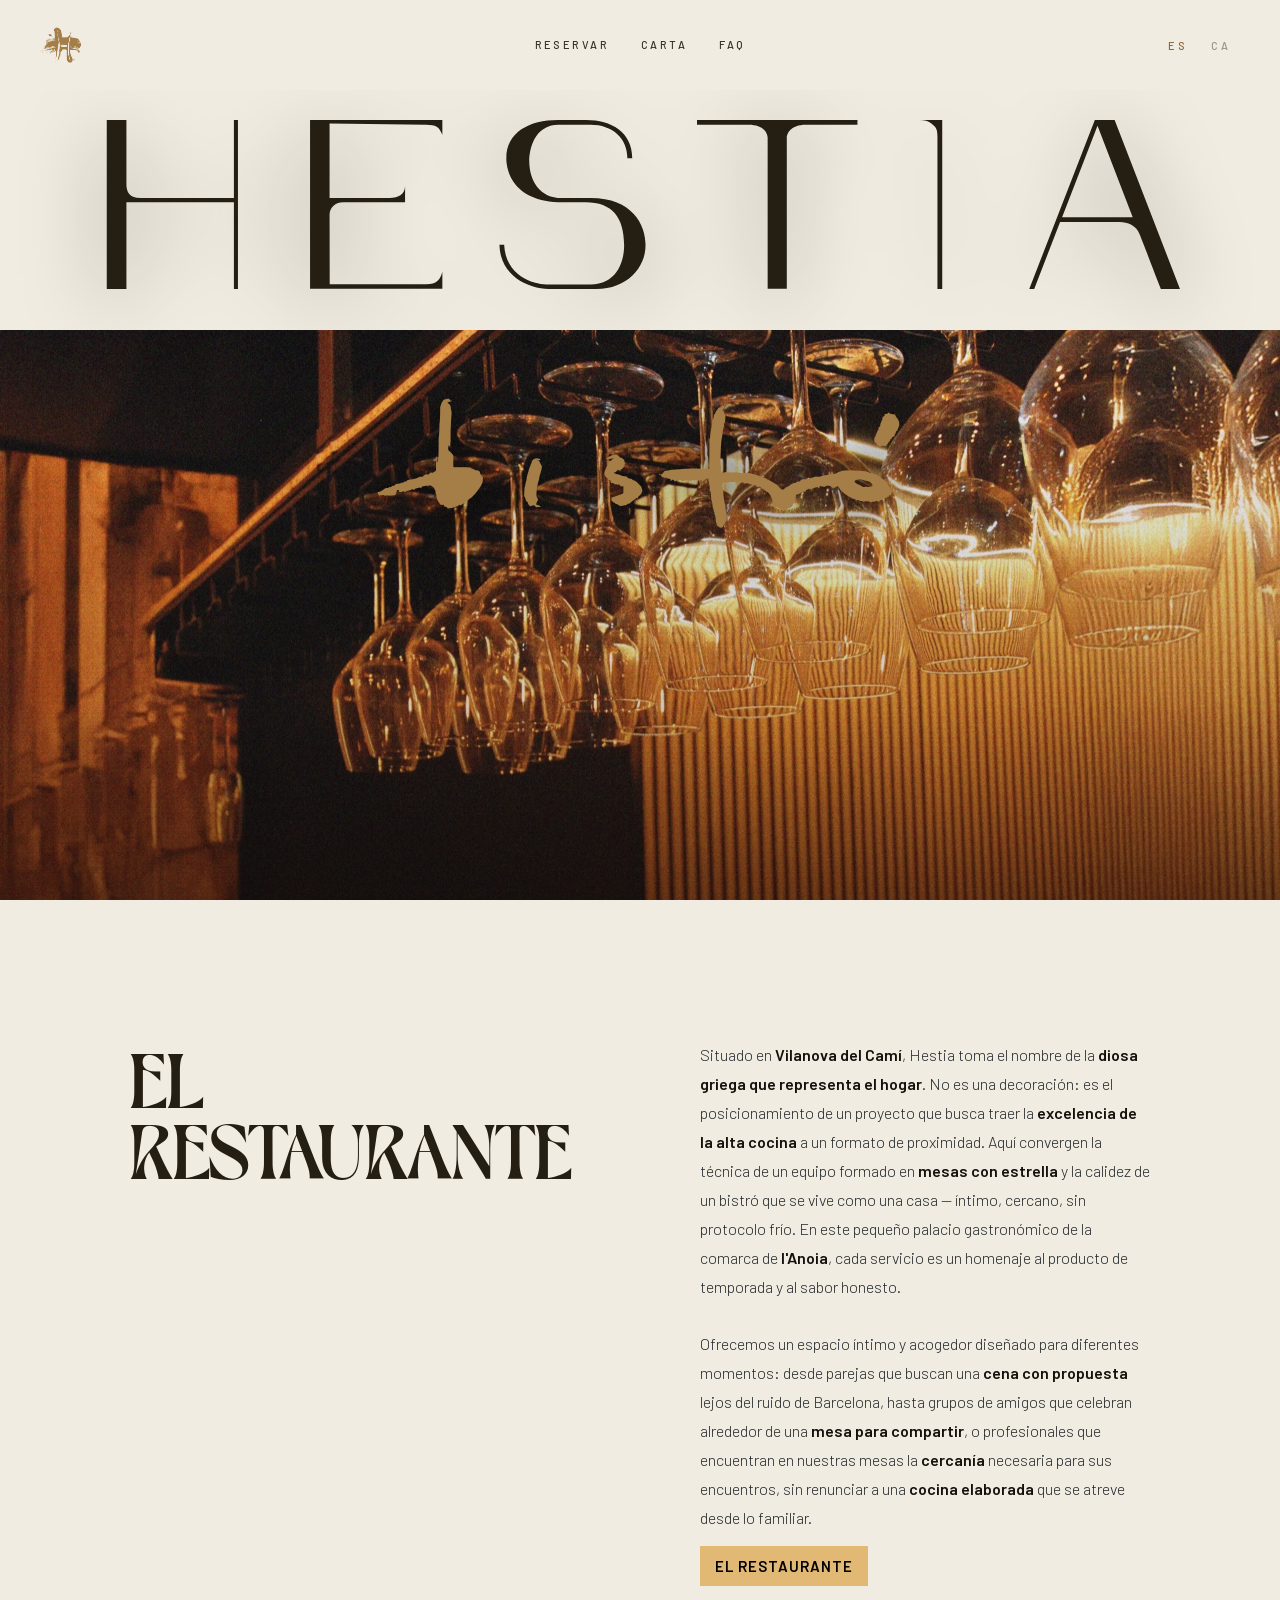
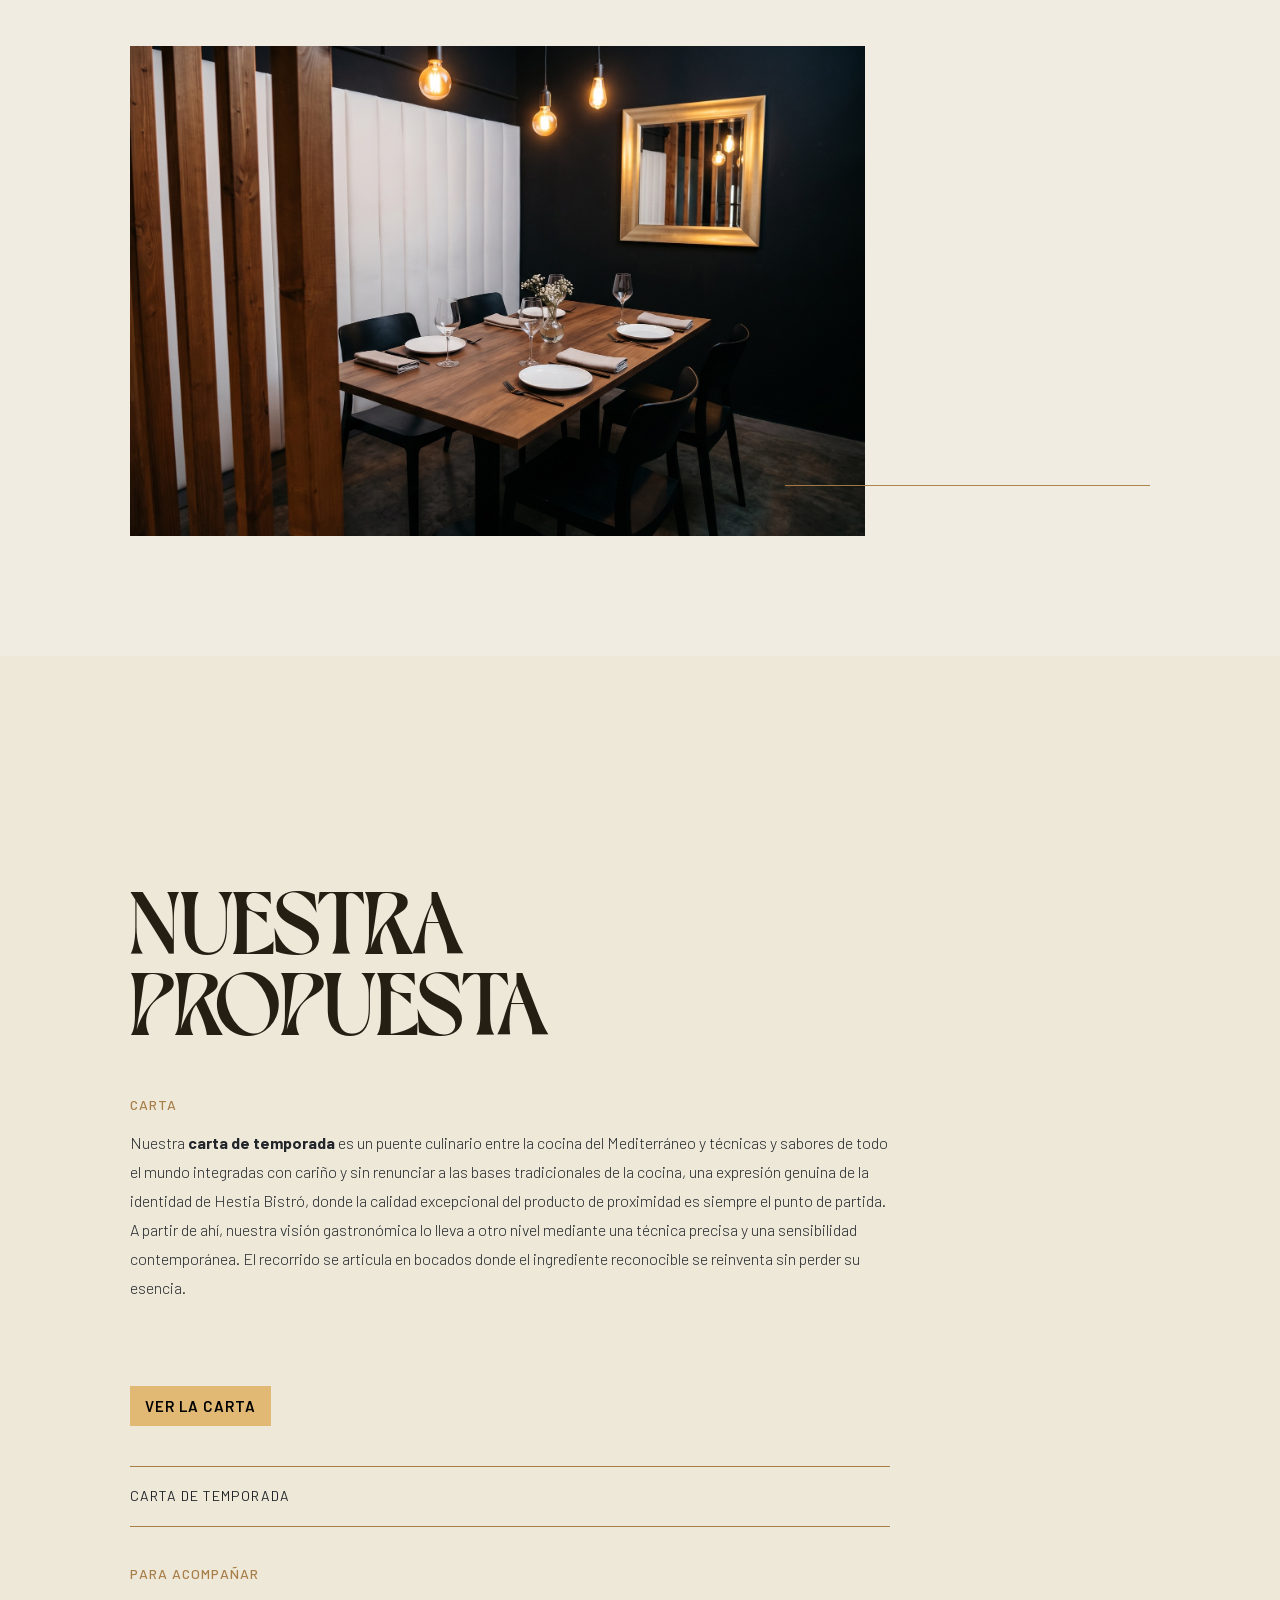
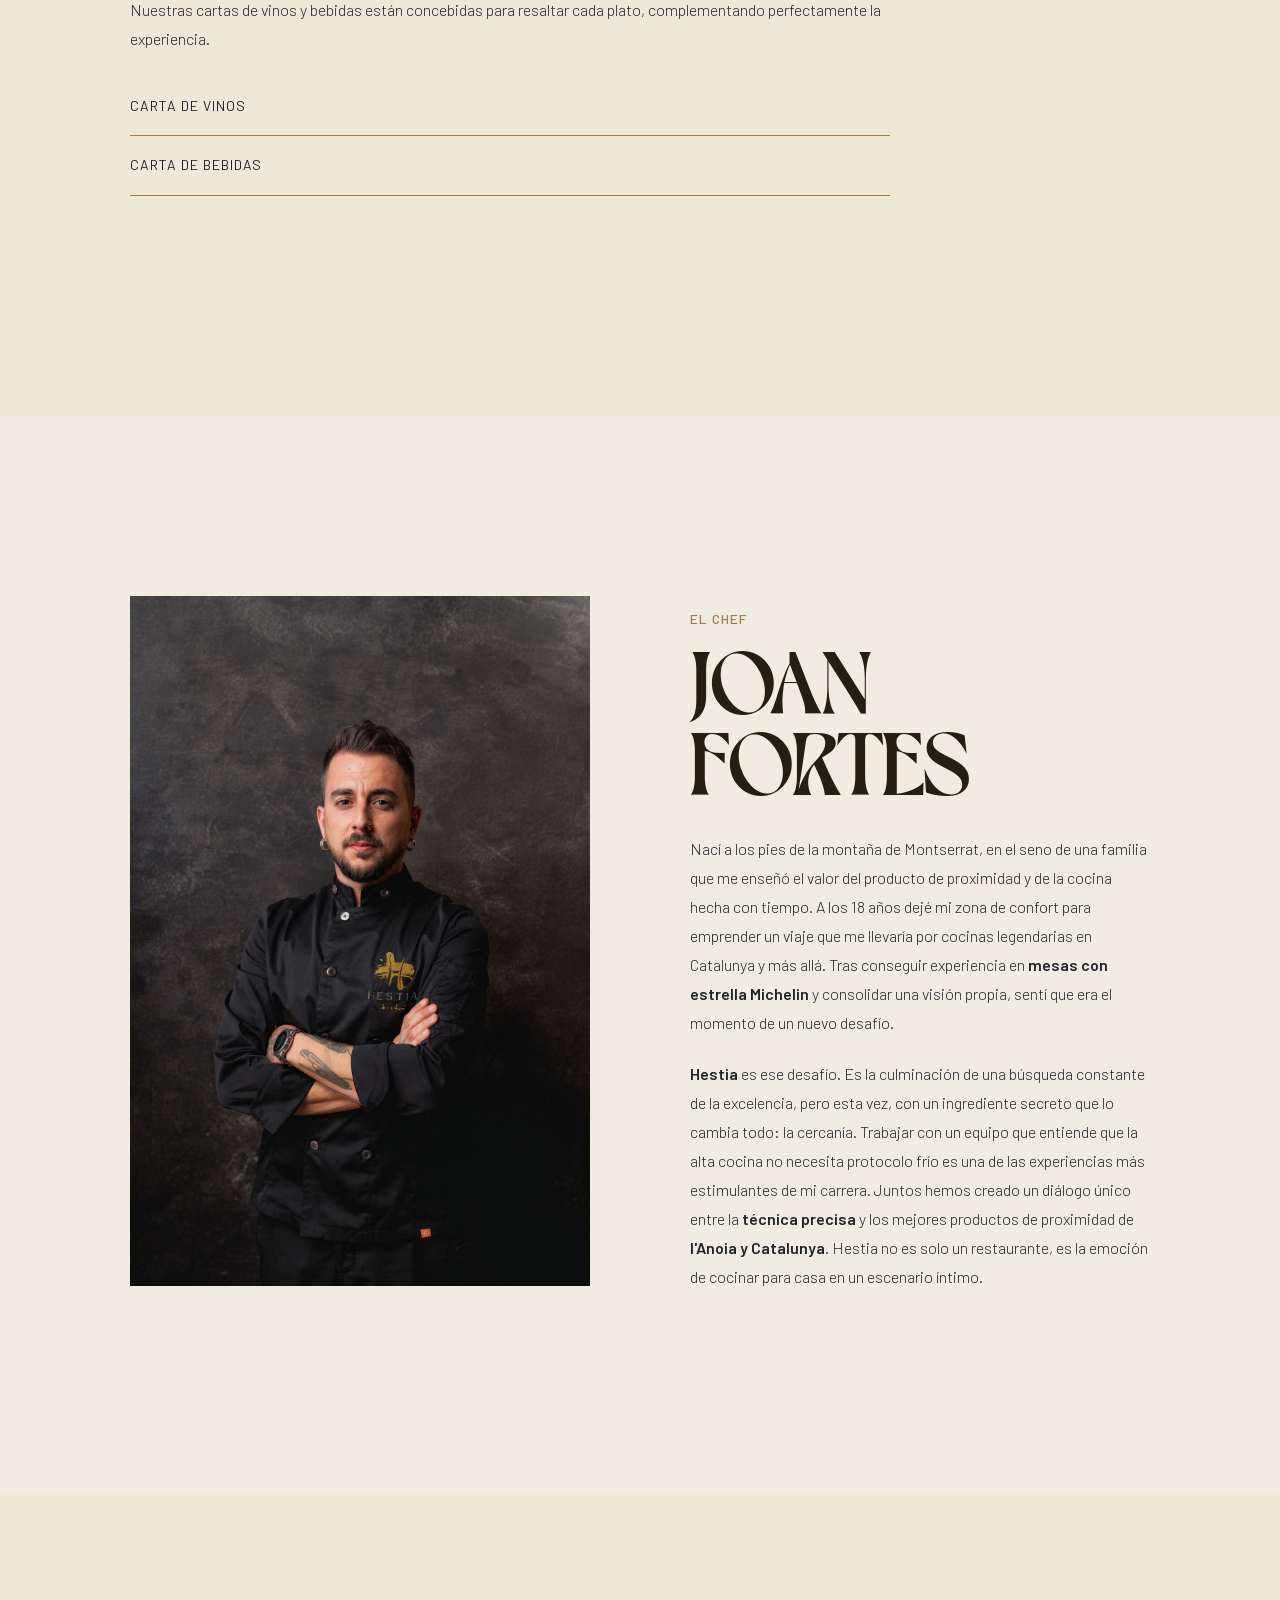
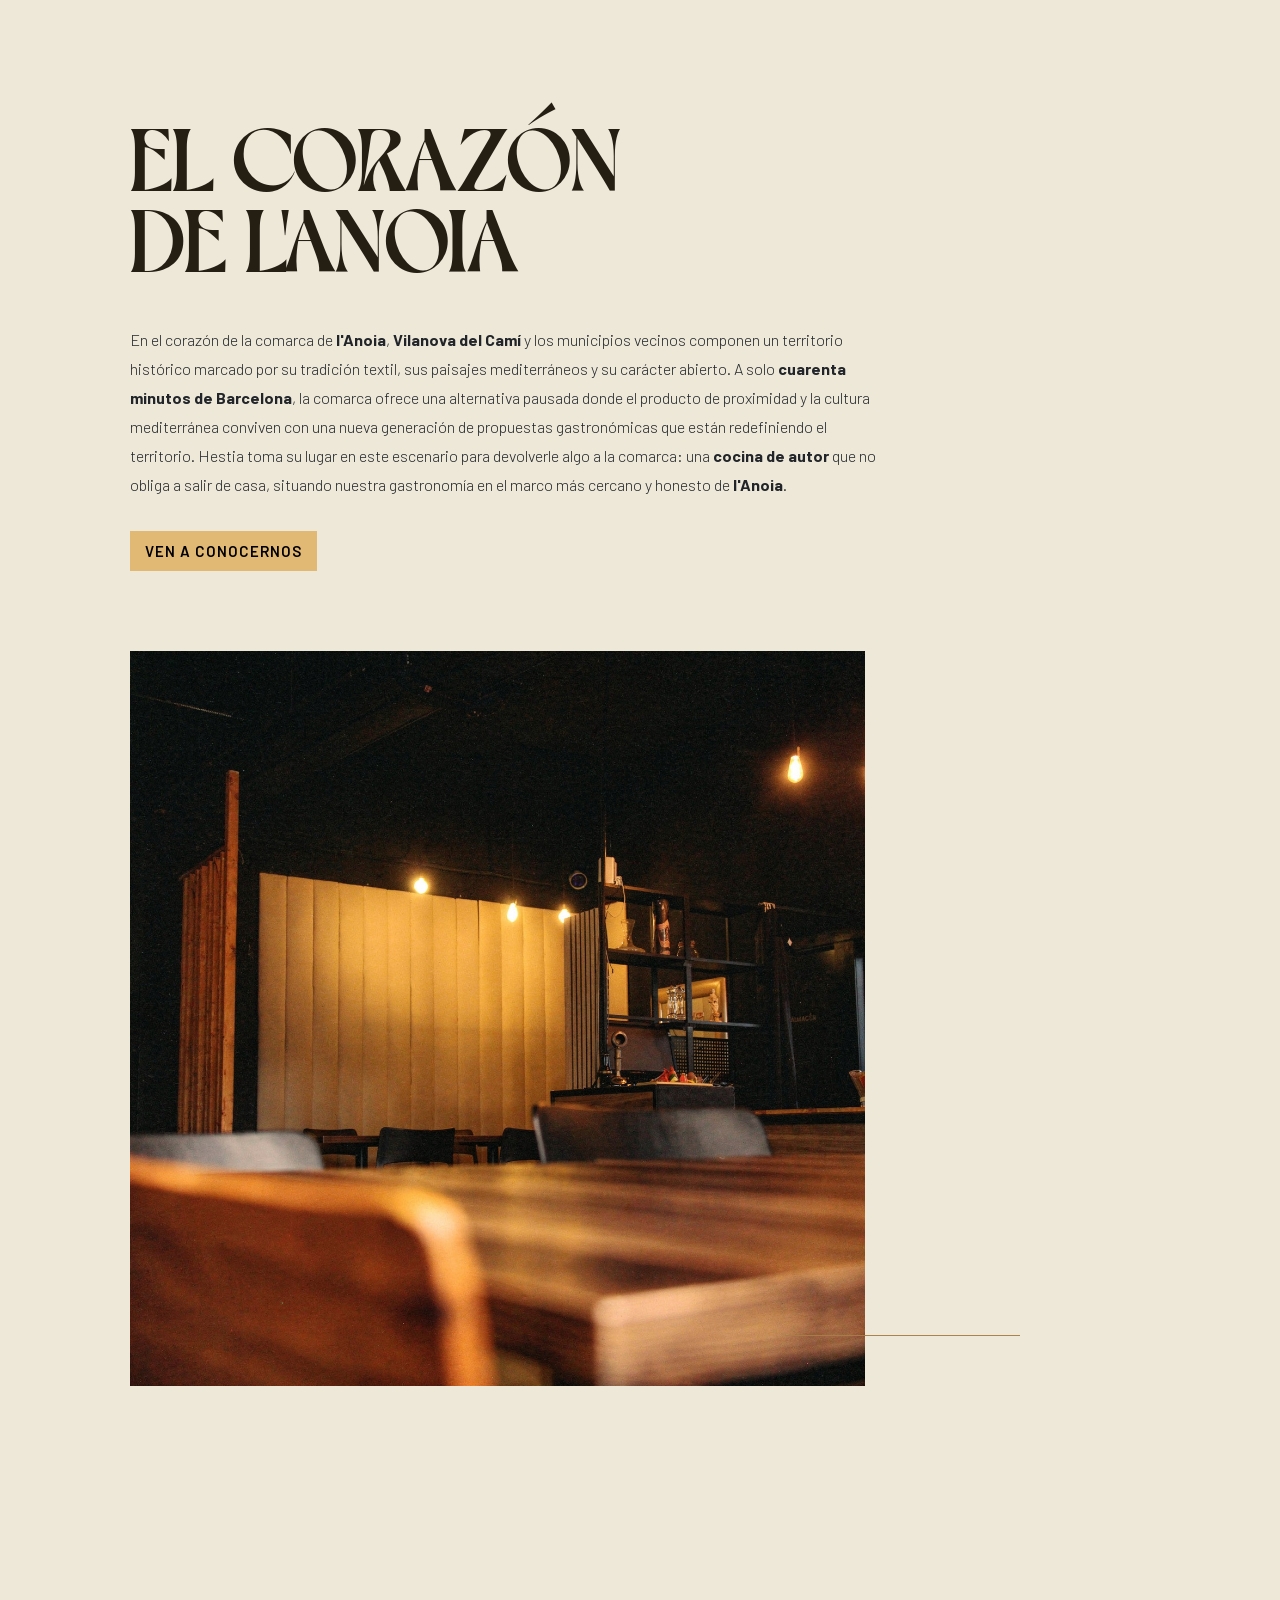
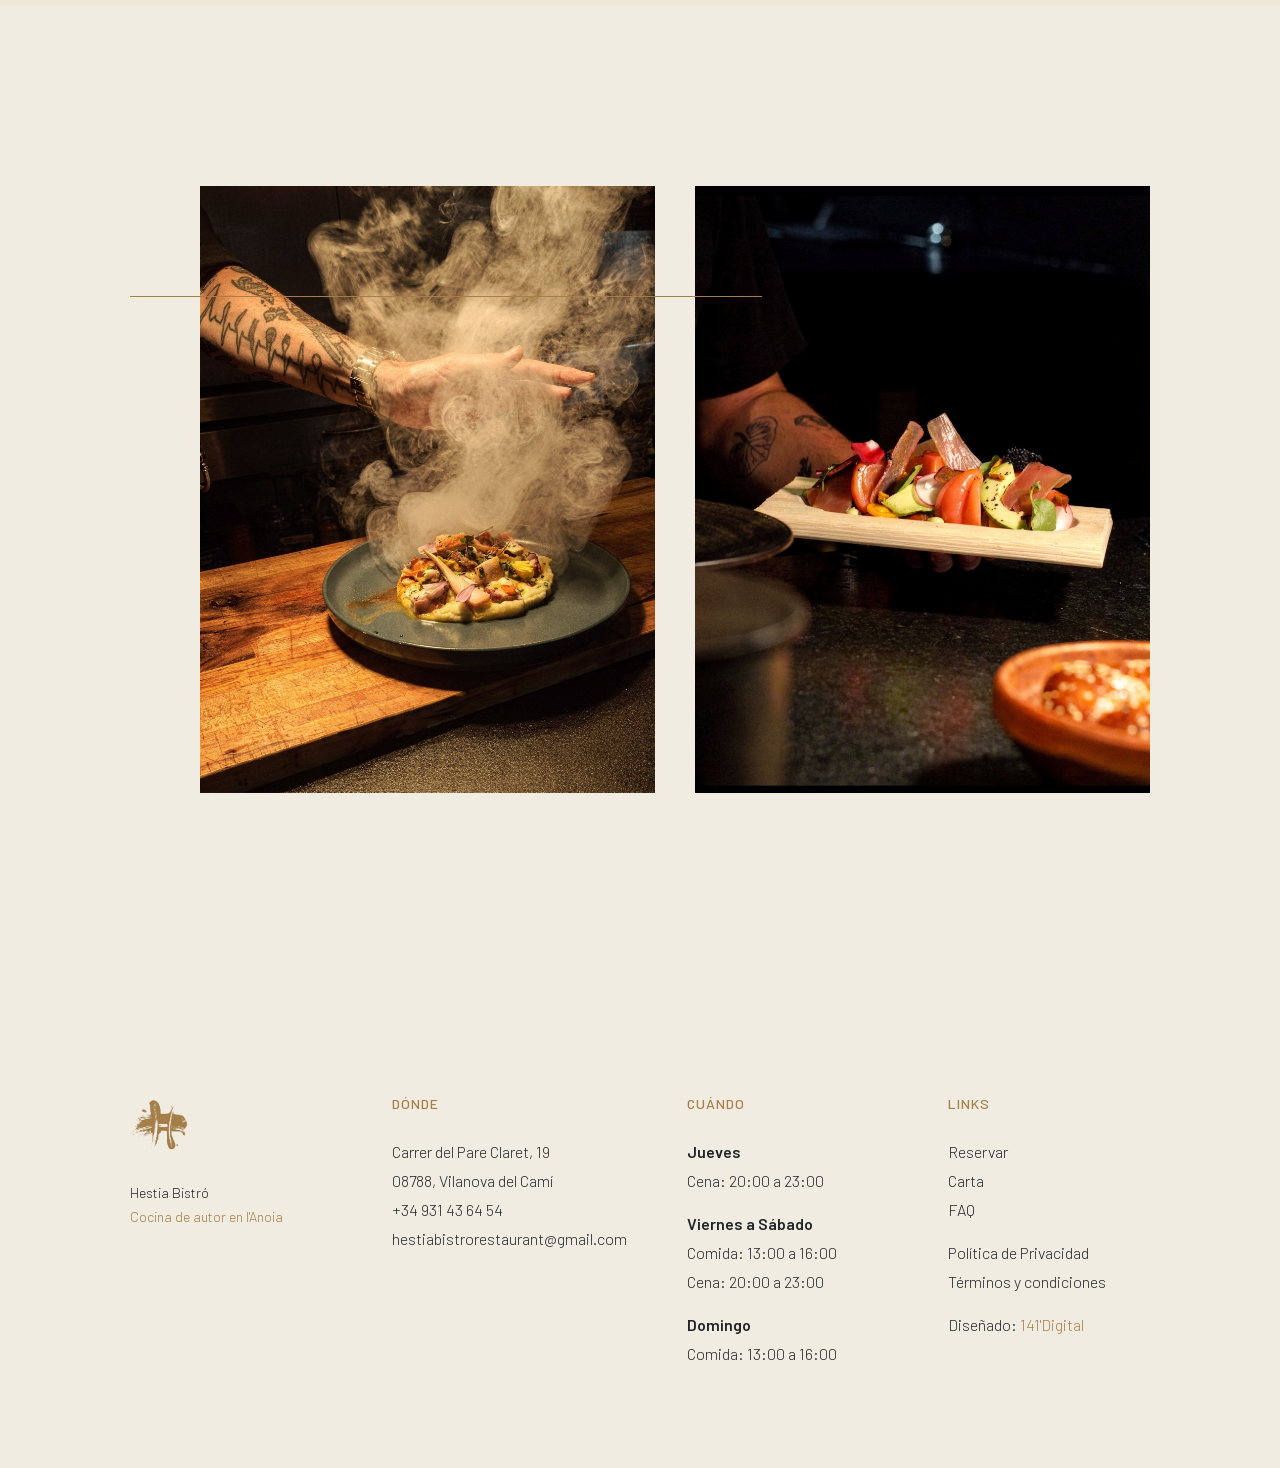
==== commit 6889a578: "Chef p1: cambiar "Nací en l'Anoia" por "a los pies de la montaña de Montserrat" Actualizado en HTML " ====
--- a/index.html
+++ b/index.html
@@ -161,7 +161,7 @@
 
       <div class="chef-body">
         <p data-i18n-html="chef.p1">
-          Nací en l'Anoia, en el seno de una familia que me enseñó el valor
+          Nací a los pies de la montaña de Montserrat, en el seno de una familia que me enseñó el valor
           del producto de proximidad y de la cocina hecha con tiempo. A los 18
           años dejé mi zona de confort para emprender un viaje que me llevaría
           por cocinas legendarias en Catalunya y más allá. Tras conseguir
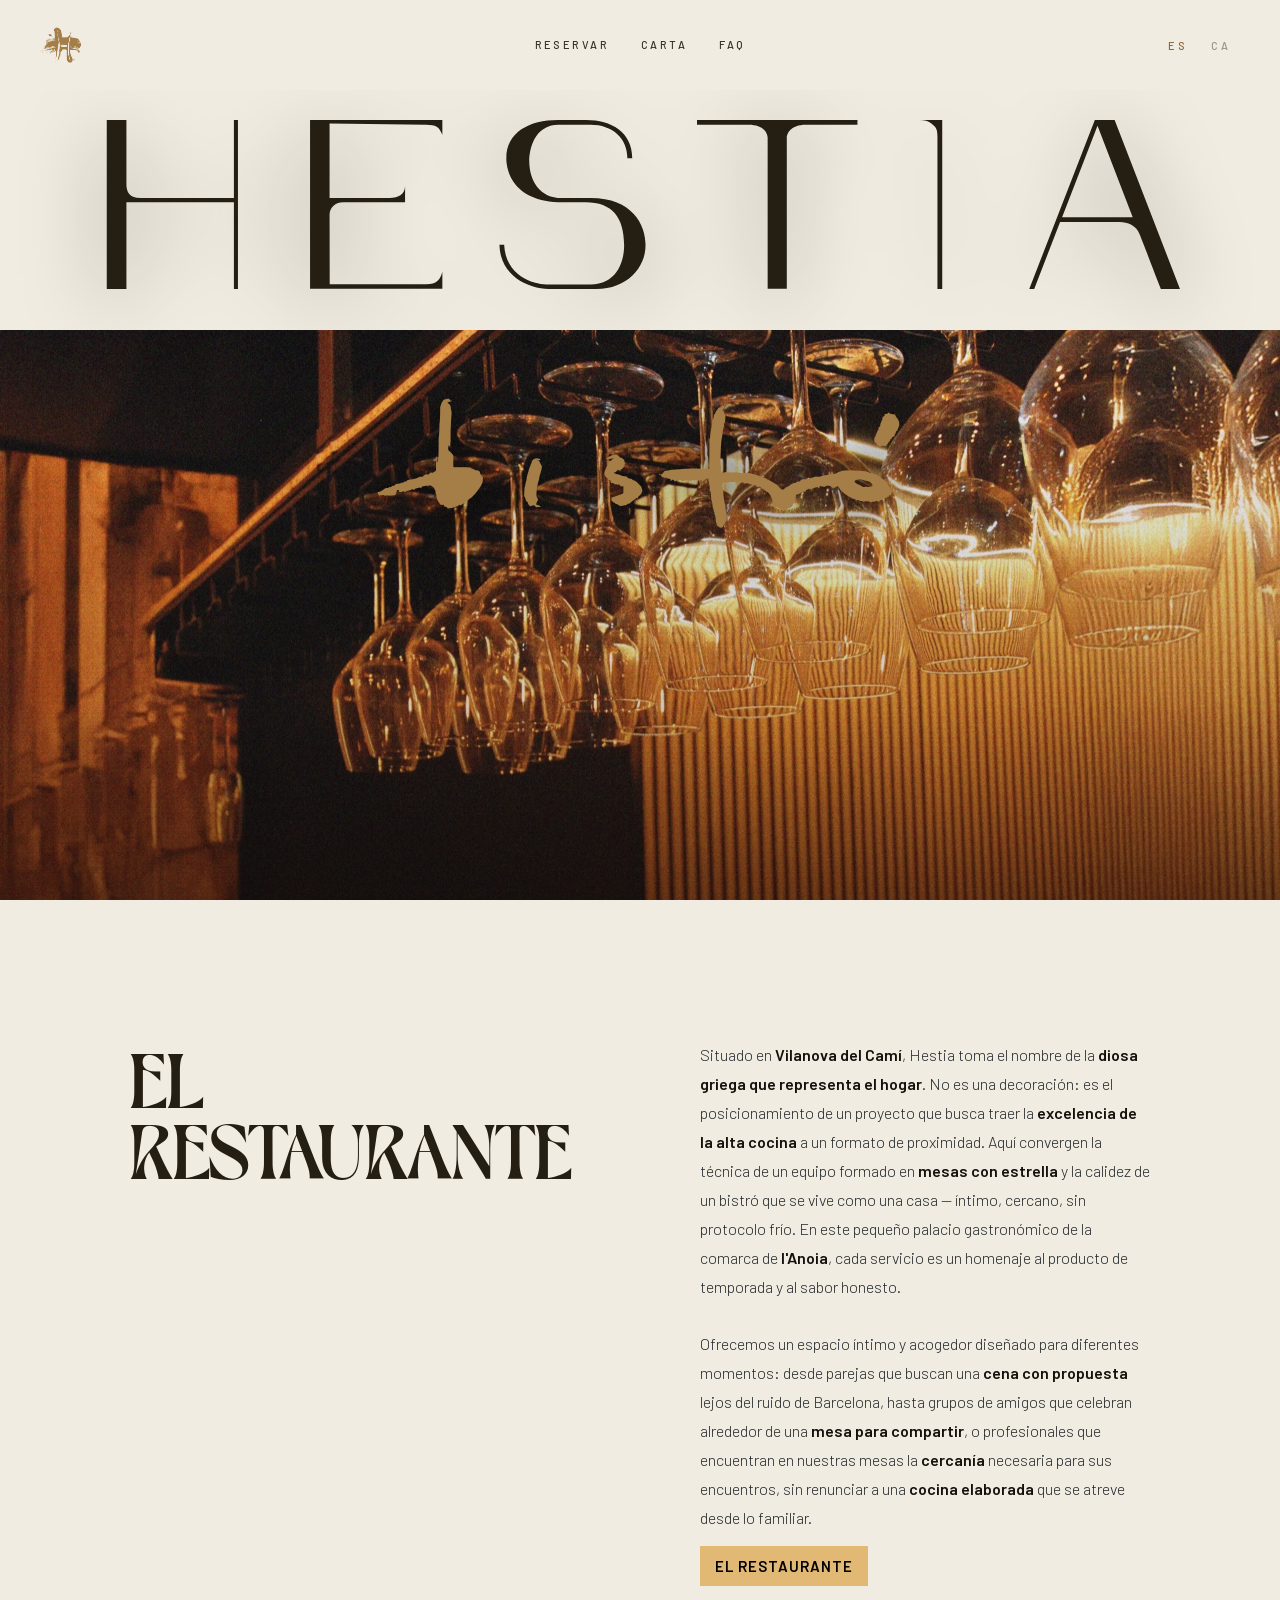
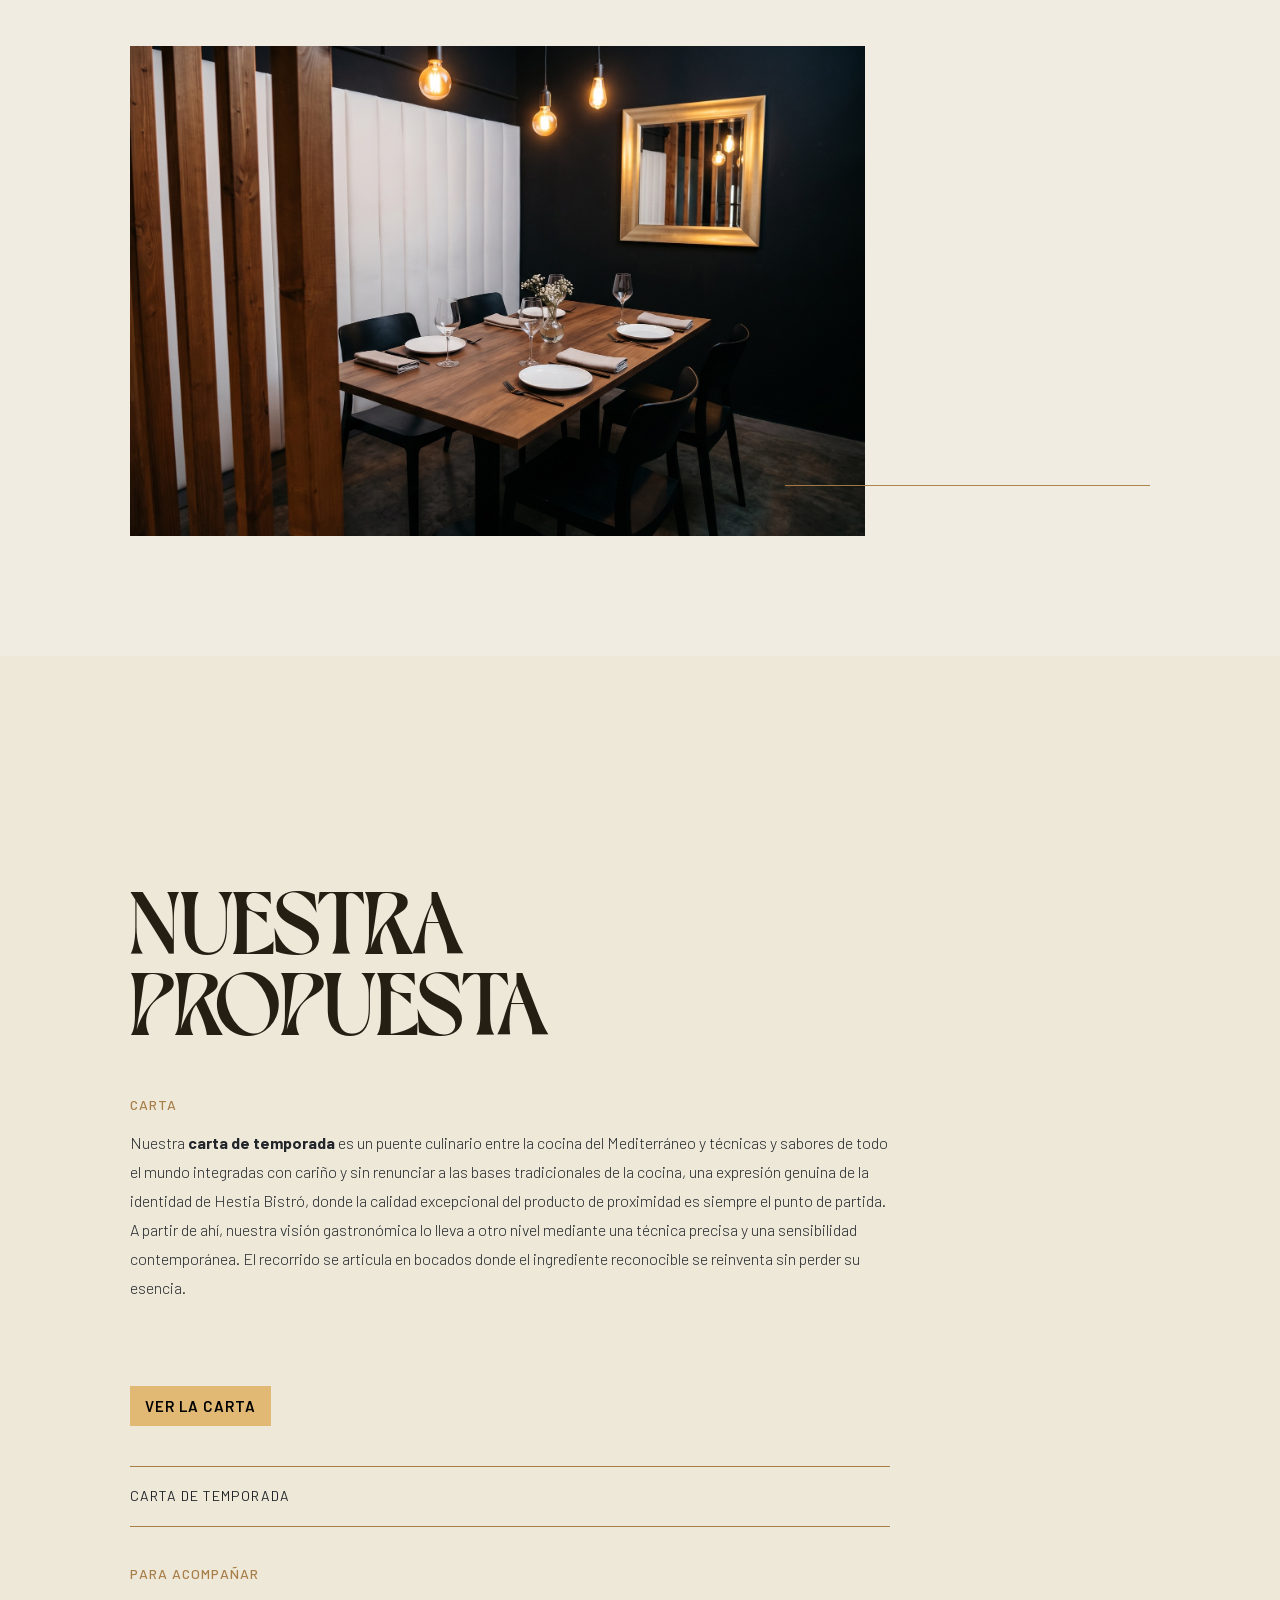
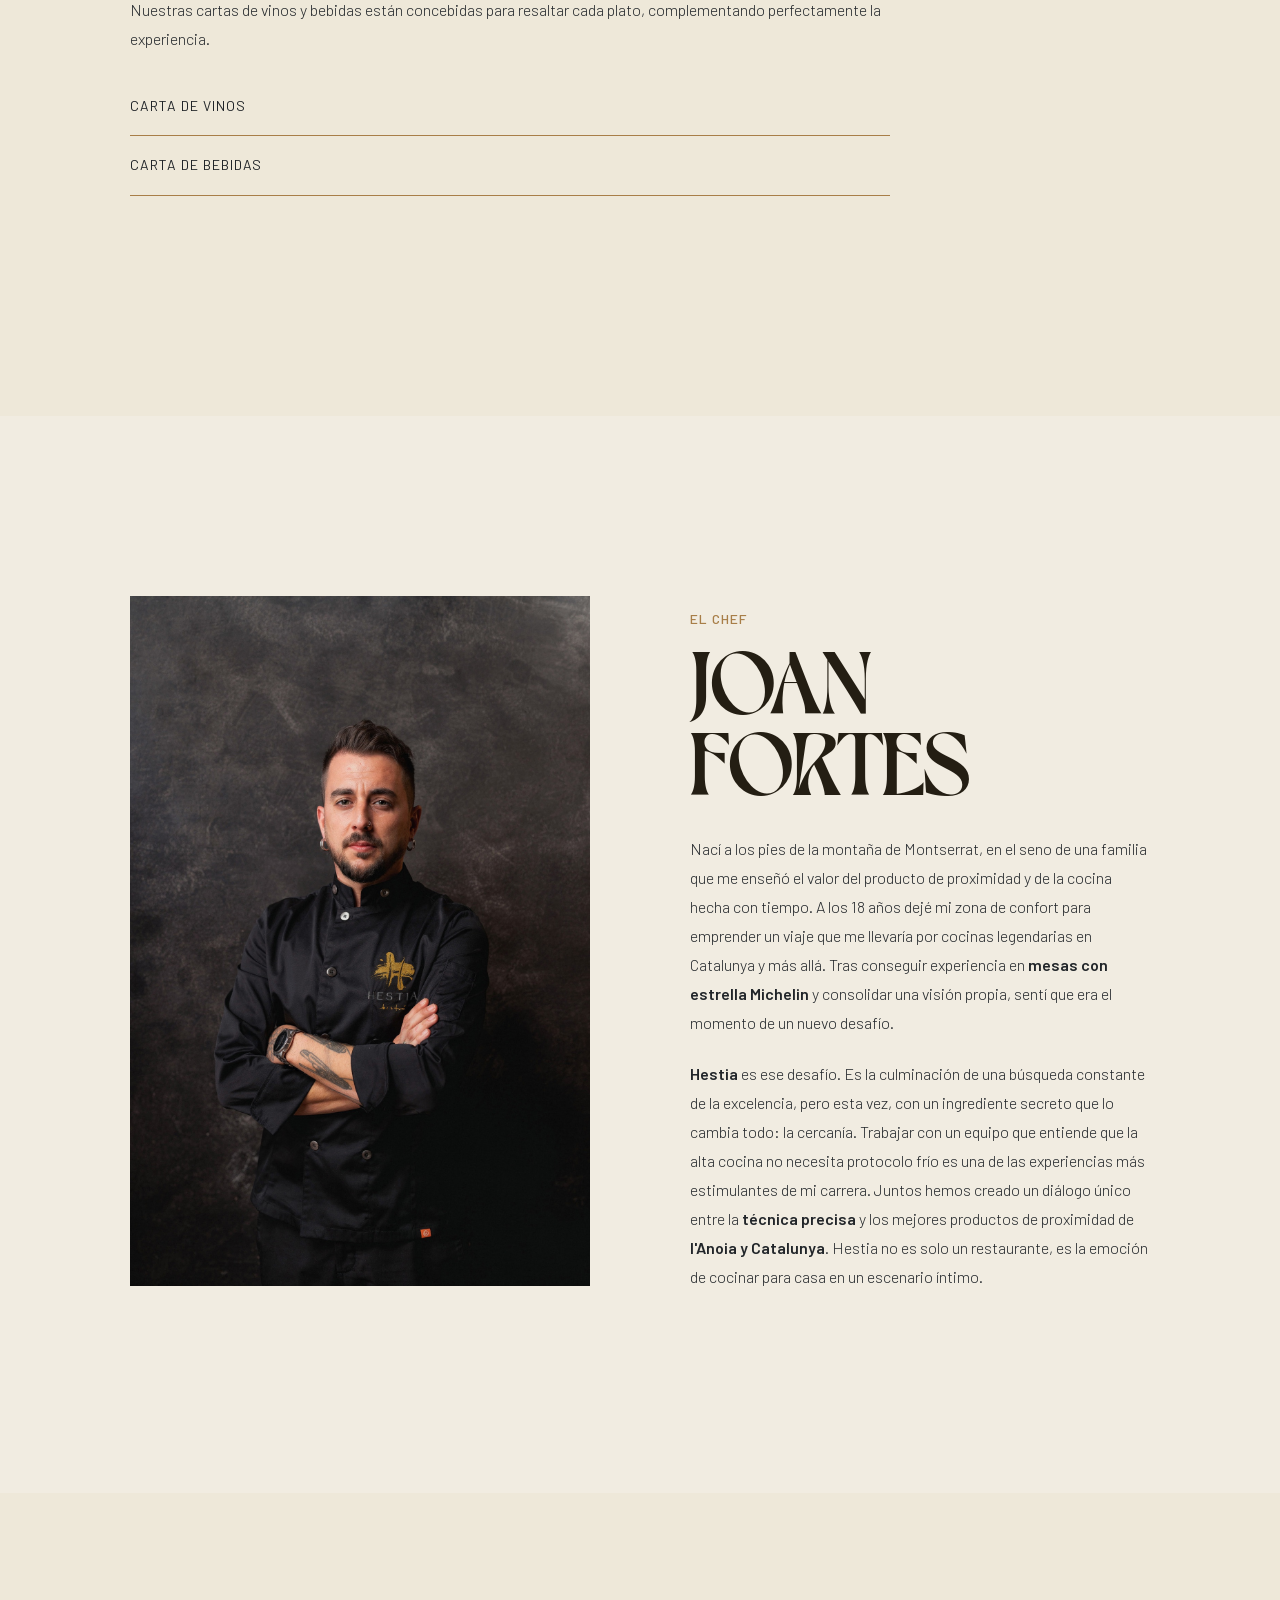
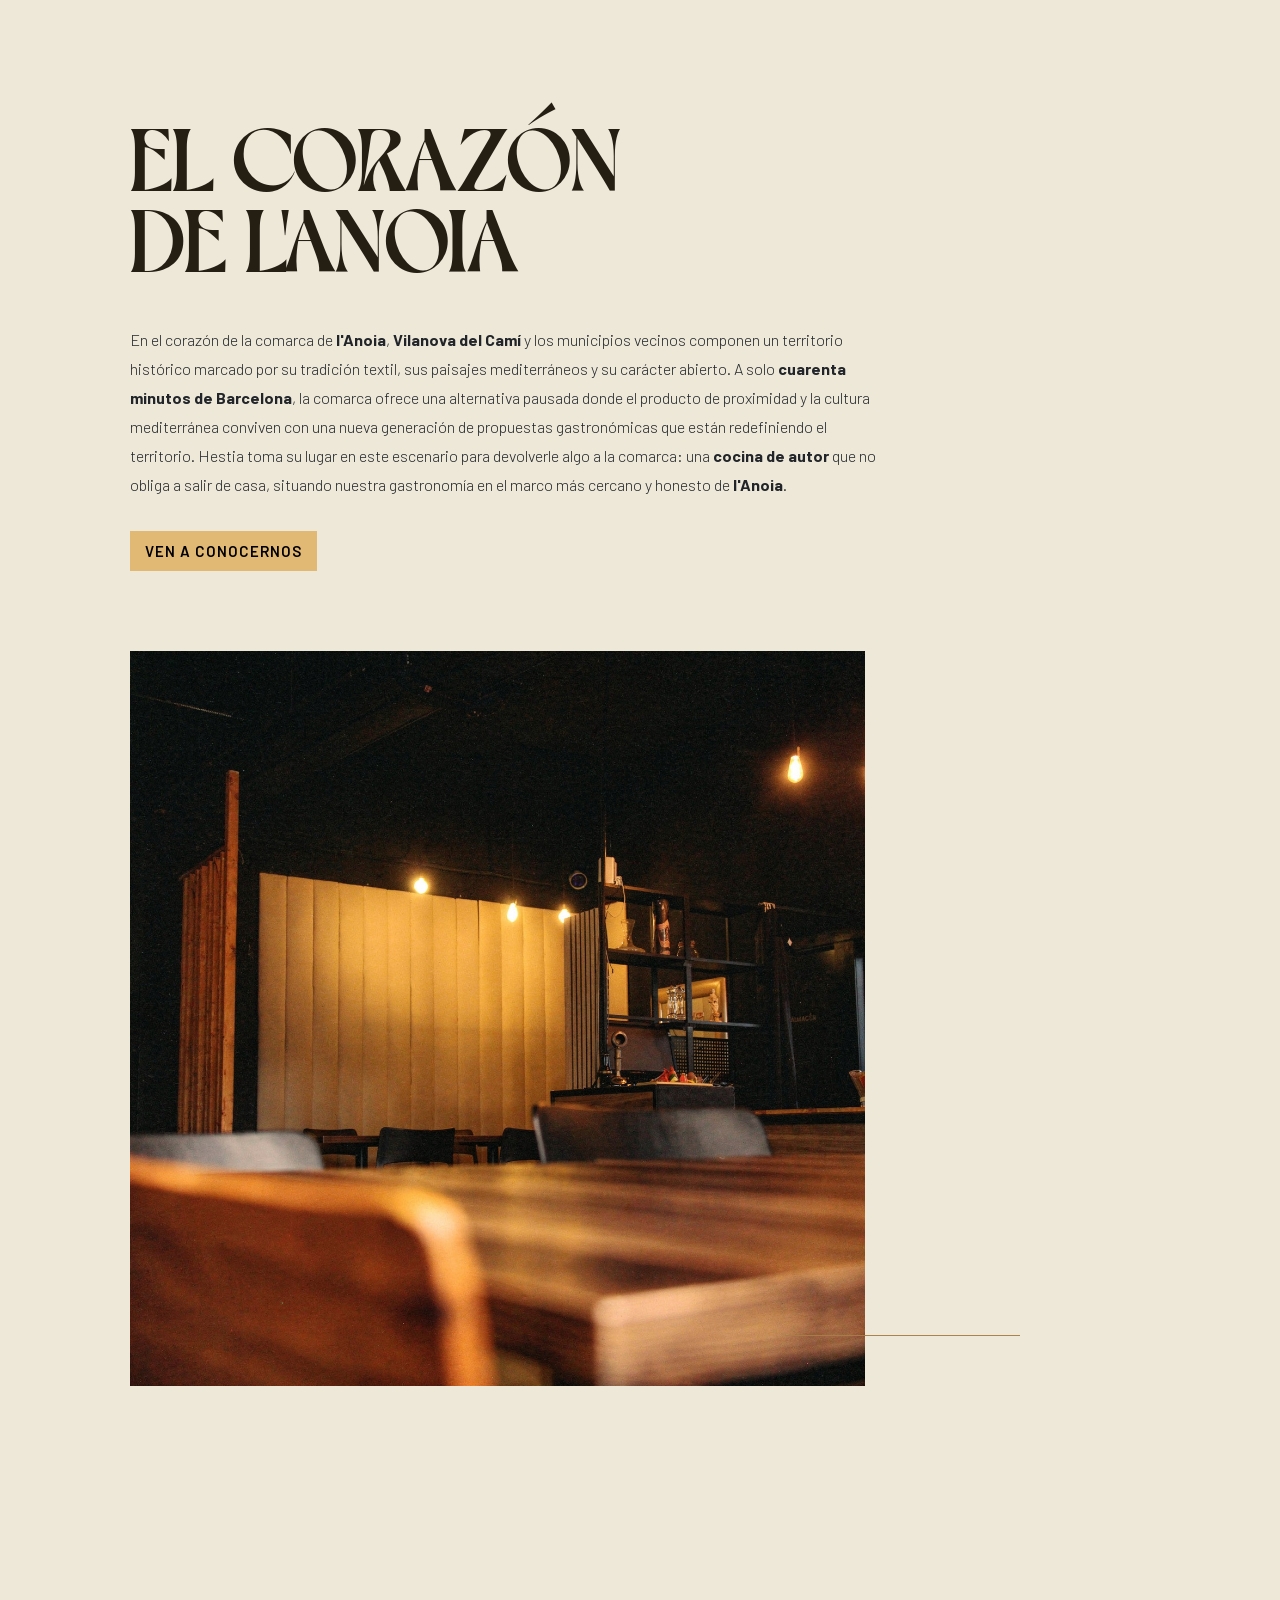
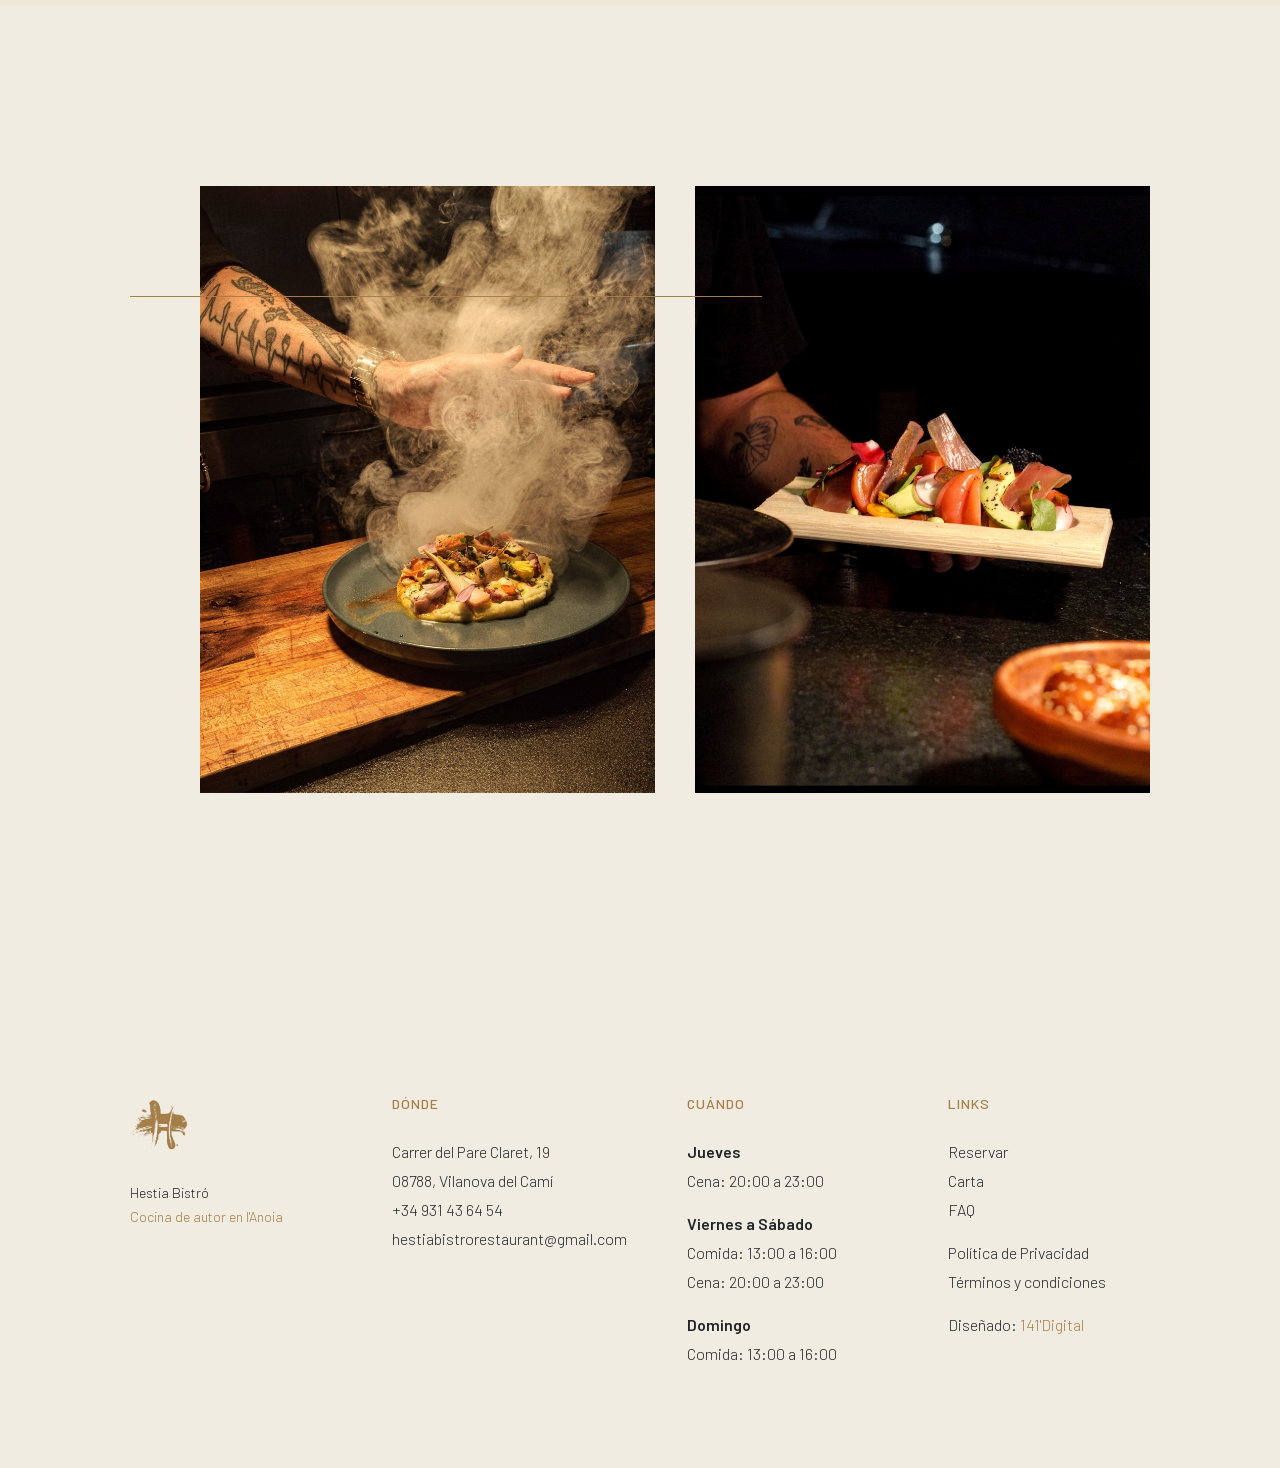
==== commit ad3bc287: "Setup CoverManager + GTM + página gracias - Nueva página gracias.html con i18n ES/CA y noindex,follo" ====
--- a/index.html
+++ b/index.html
@@ -3,6 +3,13 @@
 <head>
 <meta charset="utf-8" />
 <meta name="viewport" content="width=device-width,initial-scale=1,viewport-fit=cover" />
+<!-- Google Tag Manager -->
+<script>(function(w,d,s,l,i){w[l]=w[l]||[];w[l].push({'gtm.start':
+new Date().getTime(),event:'gtm.js'});var f=d.getElementsByTagName(s)[0],
+j=d.createElement(s),dl=l!='dataLayer'?'&l='+l:'';j.async=true;j.src=
+'https://www.googletagmanager.com/gtm.js?id='+i+dl;f.parentNode.insertBefore(j,f);
+})(window,document,'script','dataLayer','GTM-5F7QNDTX');</script>
+<!-- End Google Tag Manager -->
 <title data-i18n="meta.title.index">Hestia Bistró · Cocina de autor en l'Anoia</title>
 <meta name="description" data-i18n-content="meta.desc.index" content="Hestia Bistró — bistró de cocina de autor en Vilanova del Camí. La excelencia de la alta cocina en formato de proximidad. Sin etiquetas. Sin frialdad." />
 <link rel="icon" type="image/png" href="assets/logo-full.png" />
@@ -15,9 +22,14 @@
 <meta http-equiv="Cache-Control" content="no-store, no-cache, must-revalidate" />
 <meta http-equiv="Pragma" content="no-cache" />
 <meta http-equiv="Expires" content="0" />
-<link rel="stylesheet" href="styles.css?v=20260519d" />
+<link rel="stylesheet" href="styles.css?v=20260527a" />
 </head>
 <body>
+<!-- Google Tag Manager (noscript) -->
+<noscript><iframe src="https://www.googletagmanager.com/ns.html?id=GTM-5F7QNDTX"
+height="0" width="0" style="display:none;visibility:hidden"></iframe></noscript>
+<!-- End Google Tag Manager (noscript) -->
+
 
 <!-- ─── HEADER ─────────────────────────────────────────── -->
 <header class="site-header" id="siteHeader">
@@ -295,7 +307,7 @@
 </footer>
 
 
-<script src="i18n.js"></script>
+<script src="i18n.js?v=20260527a"></script>
 <script src="script.js?v=20260518f"></script>
 </body>
 </html>
--- a/styles.css
+++ b/styles.css
@@ -948,7 +948,7 @@
 }
 .chef-photo-fill{
   position:absolute; inset:0;
-  background:url('assets/chef.jpg?v=3') center/cover no-repeat #1a0e08;
+  background:url('assets/chef.jpg?v=4') center/cover no-repeat #1a0e08;
 }
 
 .chef-text{ padding-top:12px; }
@@ -1257,6 +1257,46 @@
   border-color: var(--accent-2);
 }
 
+/* Encabezado introductorio sobre el iframe de CoverManager */
+.reservar-heading{
+  text-align: center;
+  max-width: 800px;
+  margin: 0 auto;
+  padding: clamp(120px, 14vw, 180px) clamp(20px, 4vw, 40px) clamp(20px, 3vw, 32px);
+}
+.reservar-heading-title{
+  font-family: "Dahlia Display", var(--font-display);
+  font-weight: 500;
+  letter-spacing: -.005em;
+  line-height: 1;
+  font-size: clamp(42px, 6.5vw, 80px);
+  text-transform: uppercase;
+  color: #241E13;
+  margin: 0 0 clamp(16px, 2.4vw, 28px);
+}
+.reservar-heading-subtitle{
+  font-family: var(--font-sans);
+  font-size: 16px;
+  line-height: 1.8;
+  color: #212529;
+  font-weight: 300;
+  max-width: 560px;
+  margin: 0 auto;
+}
+
+/* Wrapper del iframe CoverManager (idioma activo via data-lang-only) */
+.reservar-iframe-wrapper{
+  max-width: 880px;
+  margin: 0 auto;
+  padding: 0 clamp(16px, 4vw, 32px) clamp(60px, 10vw, 120px);
+}
+.reservar-iframe-wrapper iframe{
+  display: block;
+  width: 100%;
+  border: 0;
+  background: transparent;
+}
+
 
 /* ────────────────────────────────────────────────────────
    PÁGINA FAQ — estilo editorial Aleia: pregunta XL + respuesta a la derecha
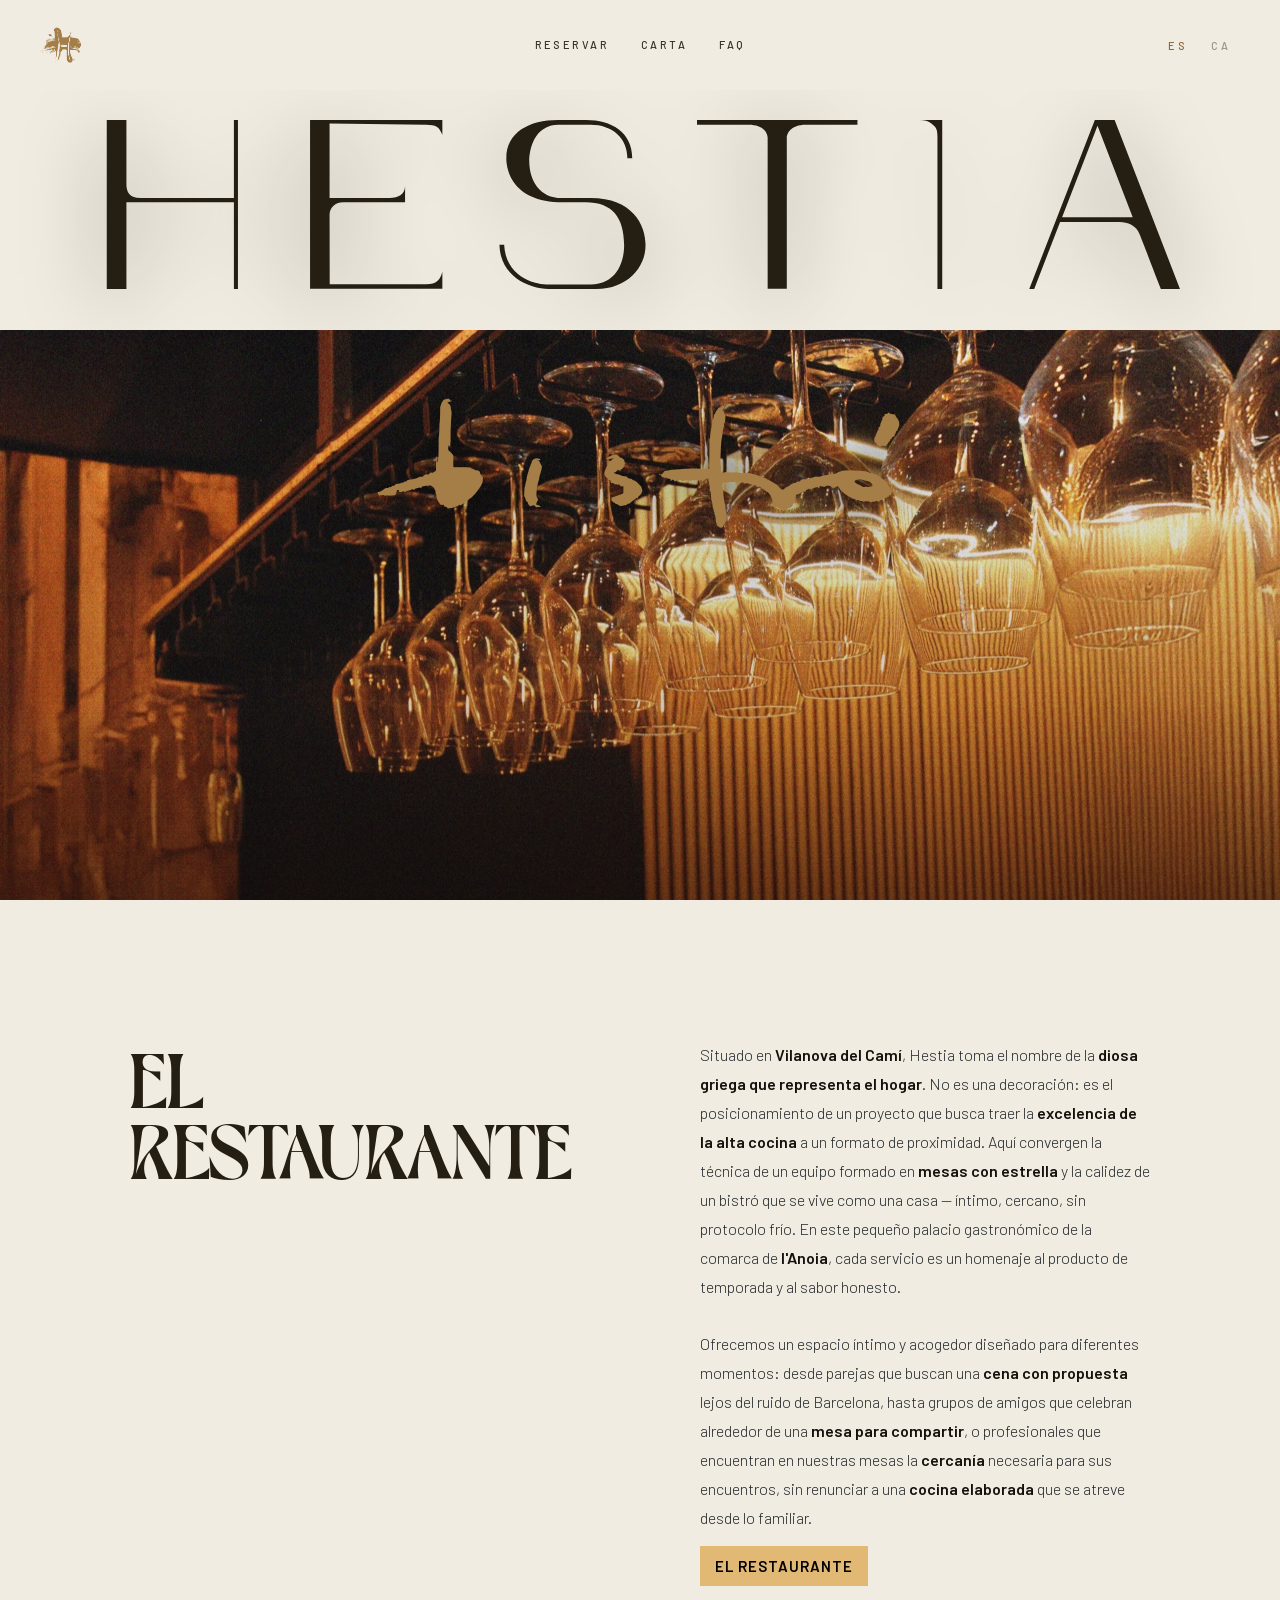
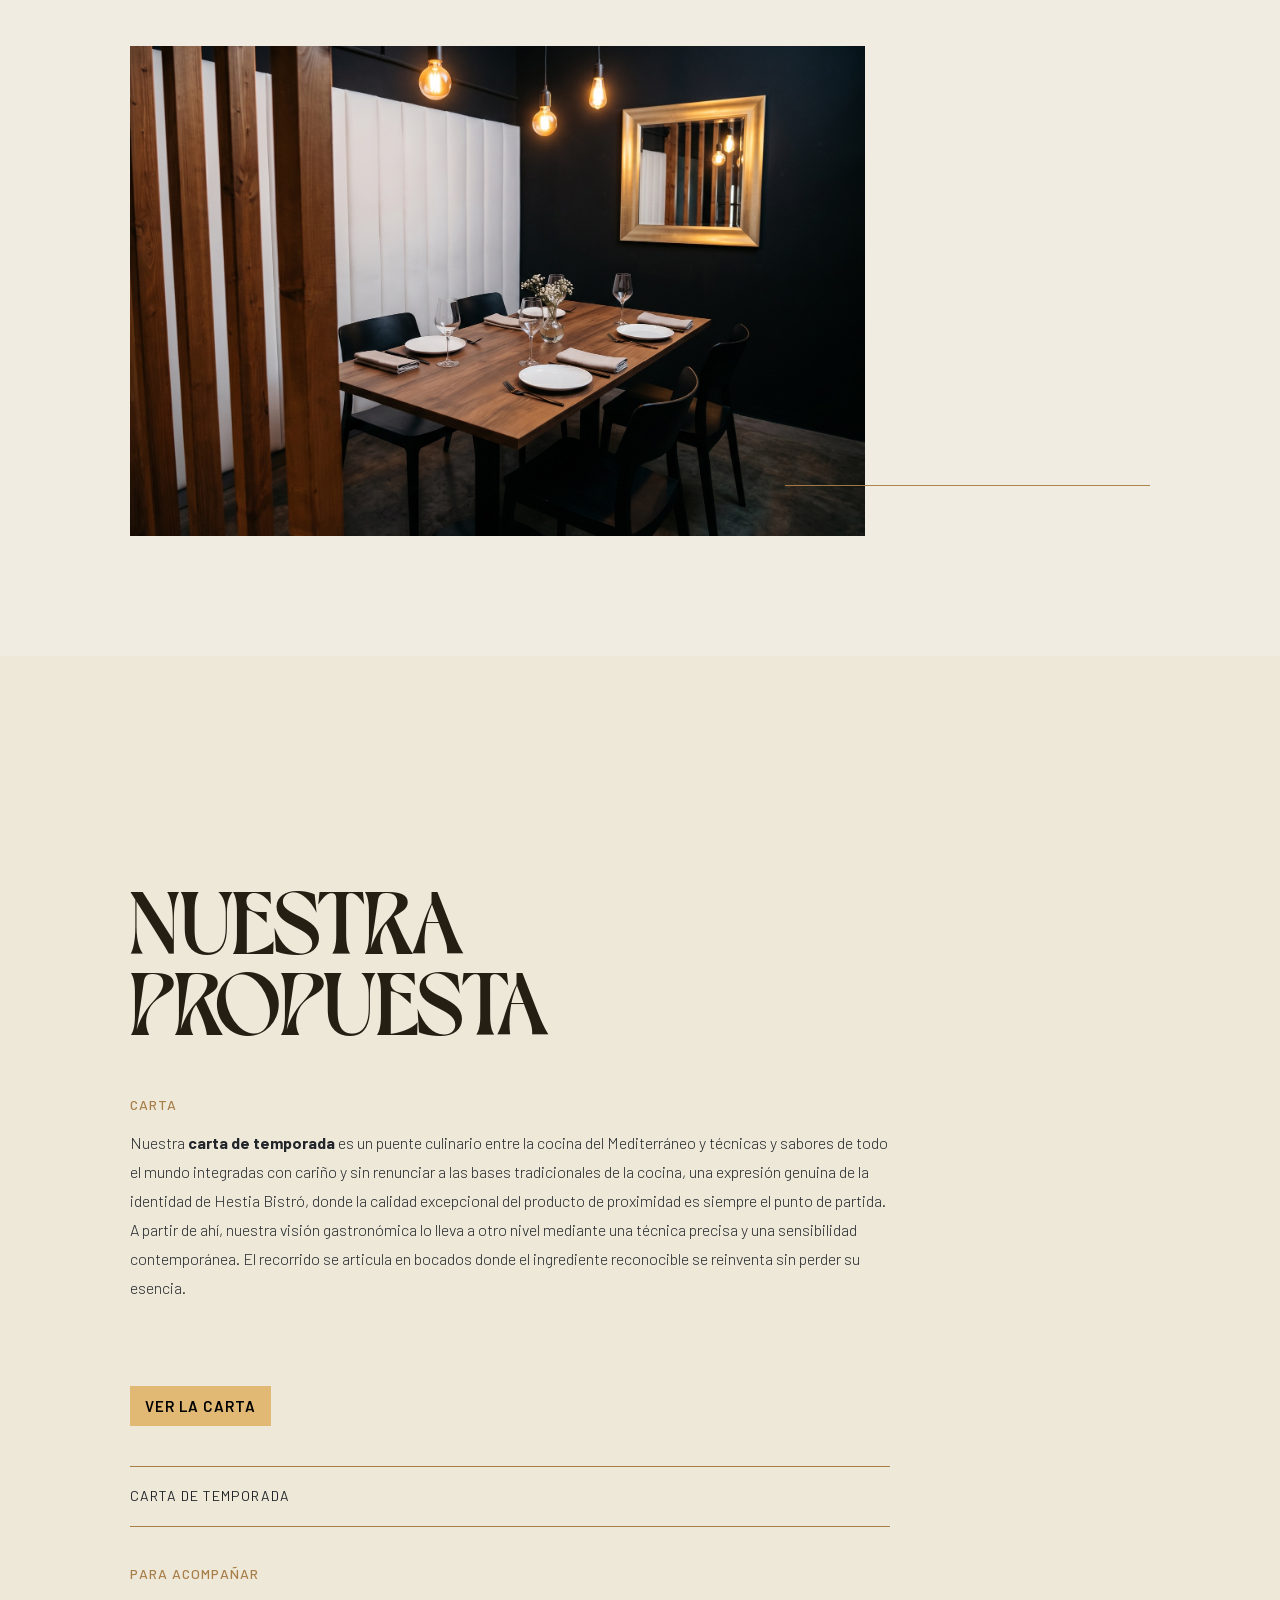
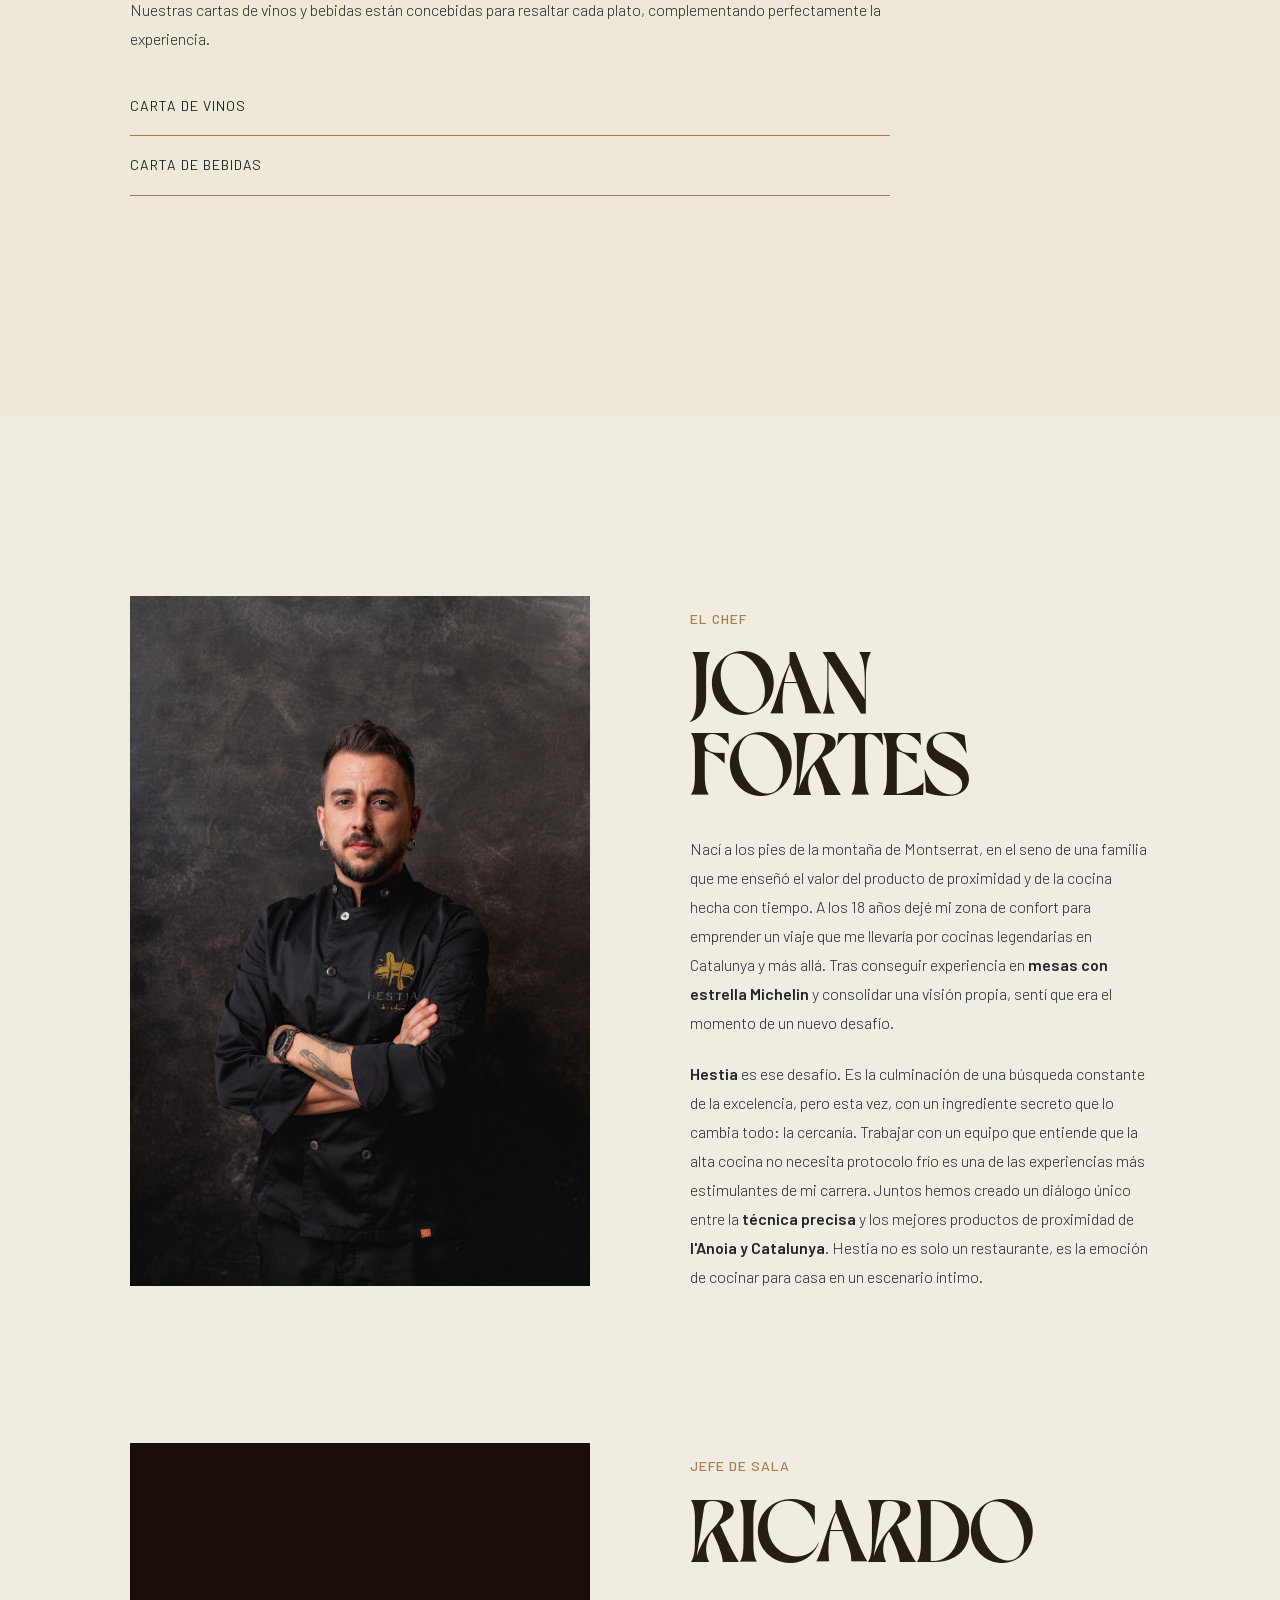
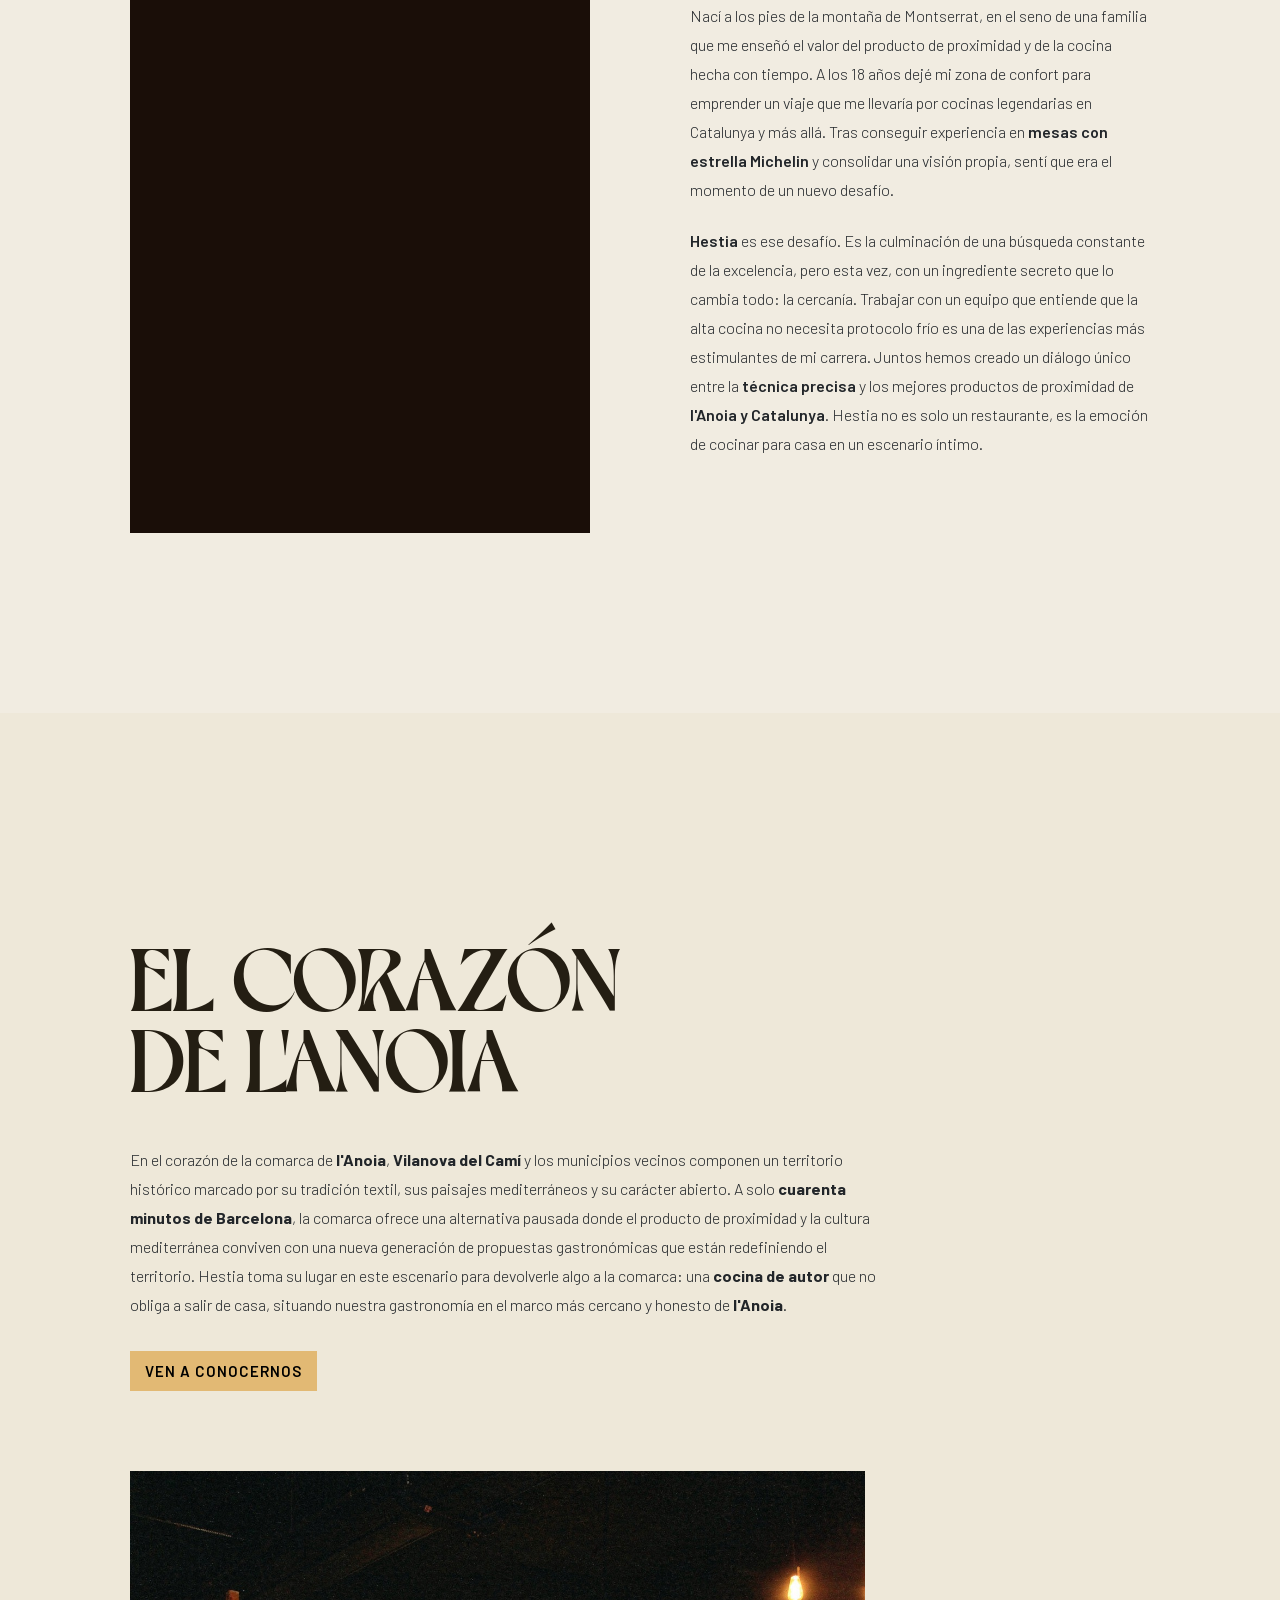
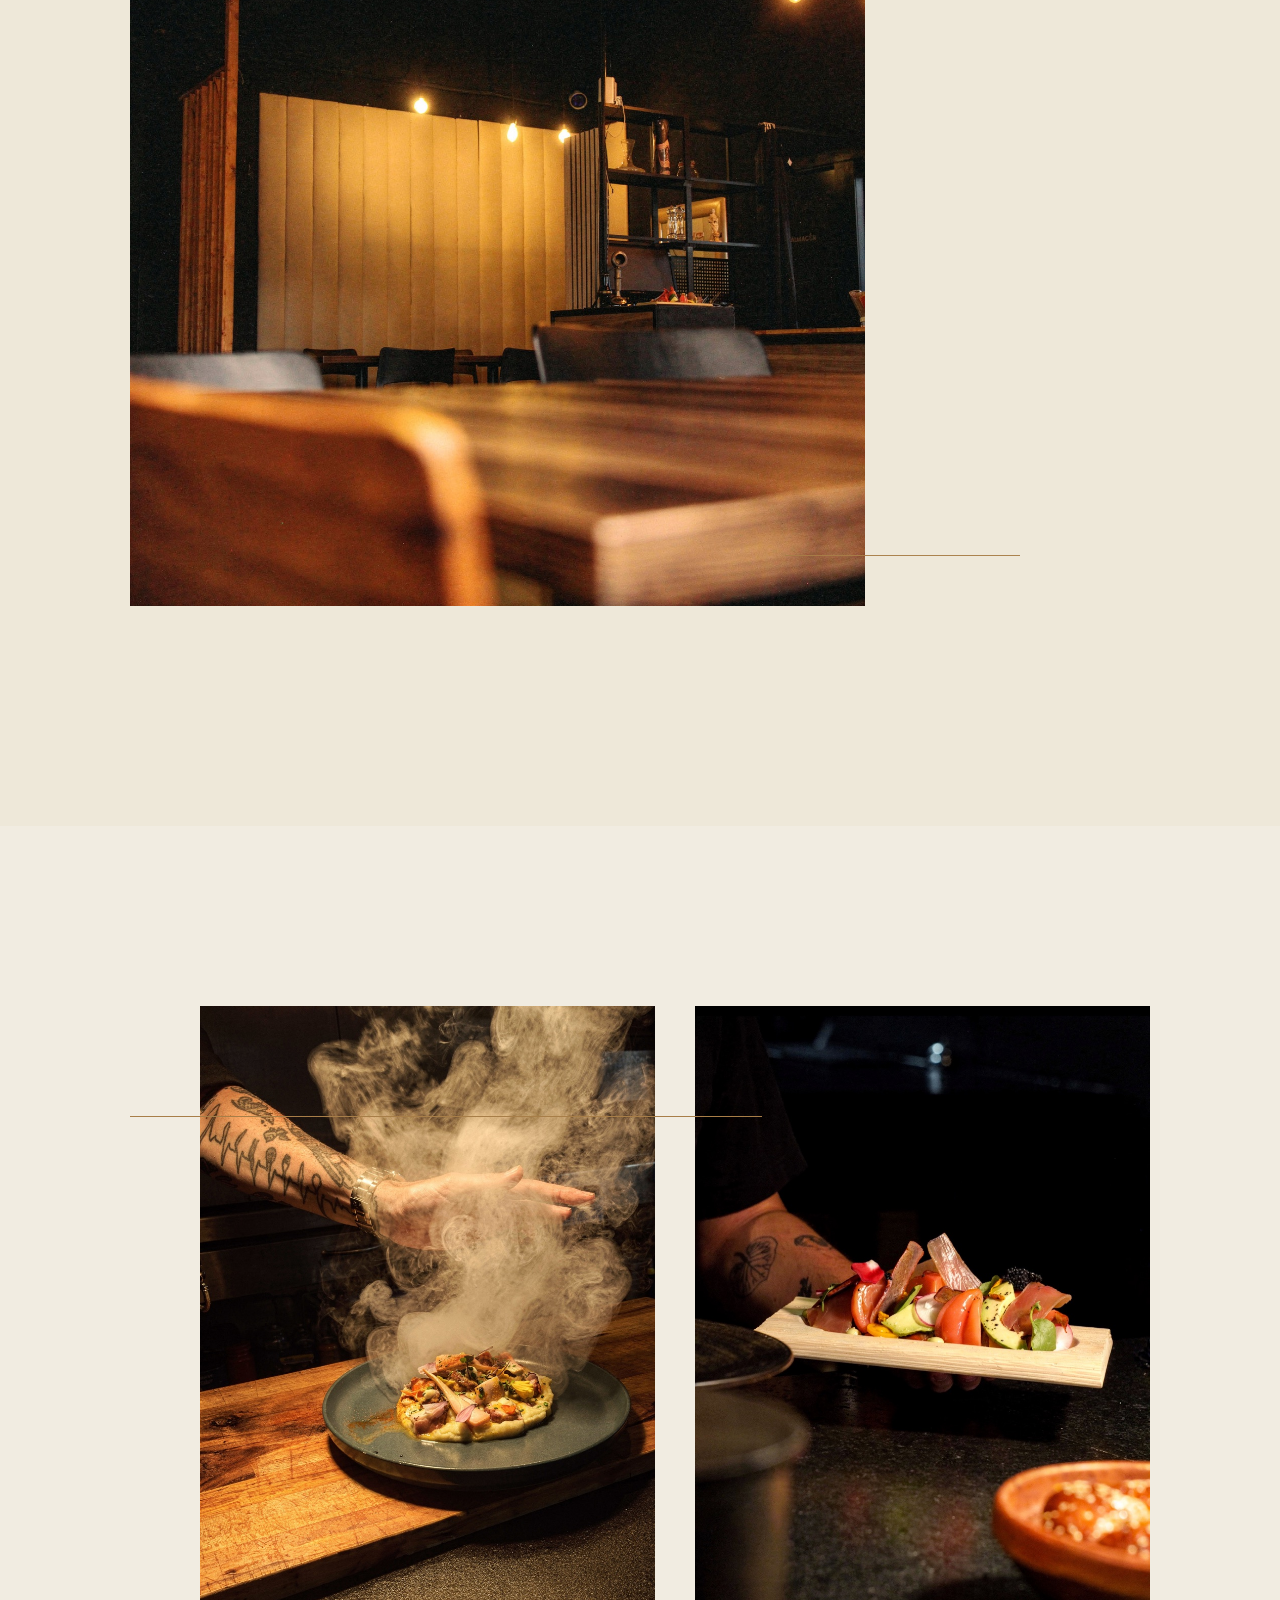
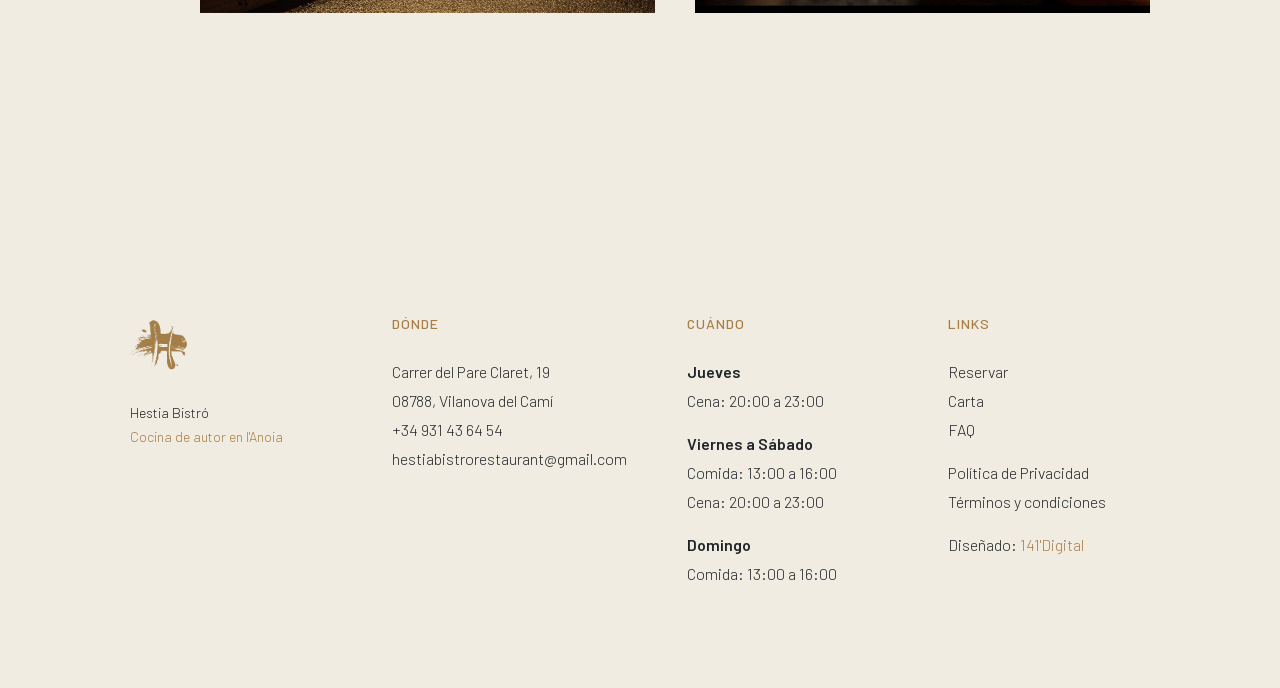
==== commit 5bb893ec: "Chef: añadir segundo perfil (Ricardo, Jefe de Sala) bajo Joan Fortés - Nuevo bloque .chef-wrap--seco" ====
--- a/index.html
+++ b/index.html
@@ -22,7 +22,7 @@
 <meta http-equiv="Cache-Control" content="no-store, no-cache, must-revalidate" />
 <meta http-equiv="Pragma" content="no-cache" />
 <meta http-equiv="Expires" content="0" />
-<link rel="stylesheet" href="styles.css?v=20260527a" />
+<link rel="stylesheet" href="styles.css?v=20260528a" />
 </head>
 <body>
 <!-- Google Tag Manager (noscript) -->
@@ -194,6 +194,41 @@
       </div>
     </div>
   </div>
+
+  <div class="chef-wrap chef-wrap--second">
+    <div class="chef-photo" data-img="ricardo">
+      <div class="chef-photo-fill"></div>
+    </div>
+
+    <div class="chef-text">
+      <p class="chef-eyebrow" data-i18n="chef2.eyebrow">Jefe de Sala</p>
+      <h2 class="display-title section-title chef-name">
+        <span data-i18n="chef2.name.1">RICARDO</span>
+      </h2>
+
+      <div class="chef-body">
+        <p data-i18n-html="chef2.p1">
+          Nací a los pies de la montaña de Montserrat, en el seno de una familia que me enseñó el valor
+          del producto de proximidad y de la cocina hecha con tiempo. A los 18
+          años dejé mi zona de confort para emprender un viaje que me llevaría
+          por cocinas legendarias en Catalunya y más allá. Tras conseguir
+          experiencia en <strong>mesas con estrella Michelin</strong> y consolidar
+          una visión propia, sentí que era el momento de un nuevo desafío.
+        </p>
+        <p data-i18n-html="chef2.p2">
+          <strong>Hestia</strong> es ese desafío. Es la culminación de una
+          búsqueda constante de la excelencia, pero esta vez, con un ingrediente
+          secreto que lo cambia todo: la cercanía. Trabajar con un equipo que
+          entiende que la alta cocina no necesita protocolo frío es una de las
+          experiencias más estimulantes de mi carrera. Juntos hemos creado un
+          diálogo único entre la <strong>técnica precisa</strong> y los mejores
+          productos de proximidad de <strong>l'Anoia y Catalunya</strong>. Hestia
+          no es solo un restaurante, es la emoción de cocinar para casa en un
+          escenario íntimo.
+        </p>
+      </div>
+    </div>
+  </div>
 </section>
 
 
--- a/styles.css
+++ b/styles.css
@@ -950,6 +950,10 @@
   position:absolute; inset:0;
   background:url('assets/chef.jpg?v=4') center/cover no-repeat #1a0e08;
 }
+.chef-photo[data-img="ricardo"] .chef-photo-fill{
+  background:url('assets/ricardo.jpg?v=1') center/cover no-repeat #1a0e08;
+}
+.chef-wrap--second{ margin-top:130px; }
 
 .chef-text{ padding-top:12px; }
 .chef-eyebrow{
@@ -1104,6 +1108,7 @@
     grid-template-columns:1fr;
     gap:28px;
   }
+  .chef-wrap--second{ margin-top:56px; }
   .chef-photo{ aspect-ratio:3/4; }
   .chef-text{ padding-top:0; }
   .chef-name{ margin-bottom:22px !important; }
@@ -1262,7 +1267,8 @@
   text-align: center;
   max-width: 800px;
   margin: 0 auto;
-  padding: clamp(120px, 14vw, 180px) clamp(20px, 4vw, 40px) clamp(20px, 3vw, 32px);
+  /* padding-top sólo aporta aire visual: el clear del header fijo ya lo da .reservar-main */
+  padding: clamp(40px, 6vw, 80px) clamp(20px, 4vw, 40px) clamp(20px, 3vw, 32px);
 }
 .reservar-heading-title{
   font-family: "Dahlia Display", var(--font-display);
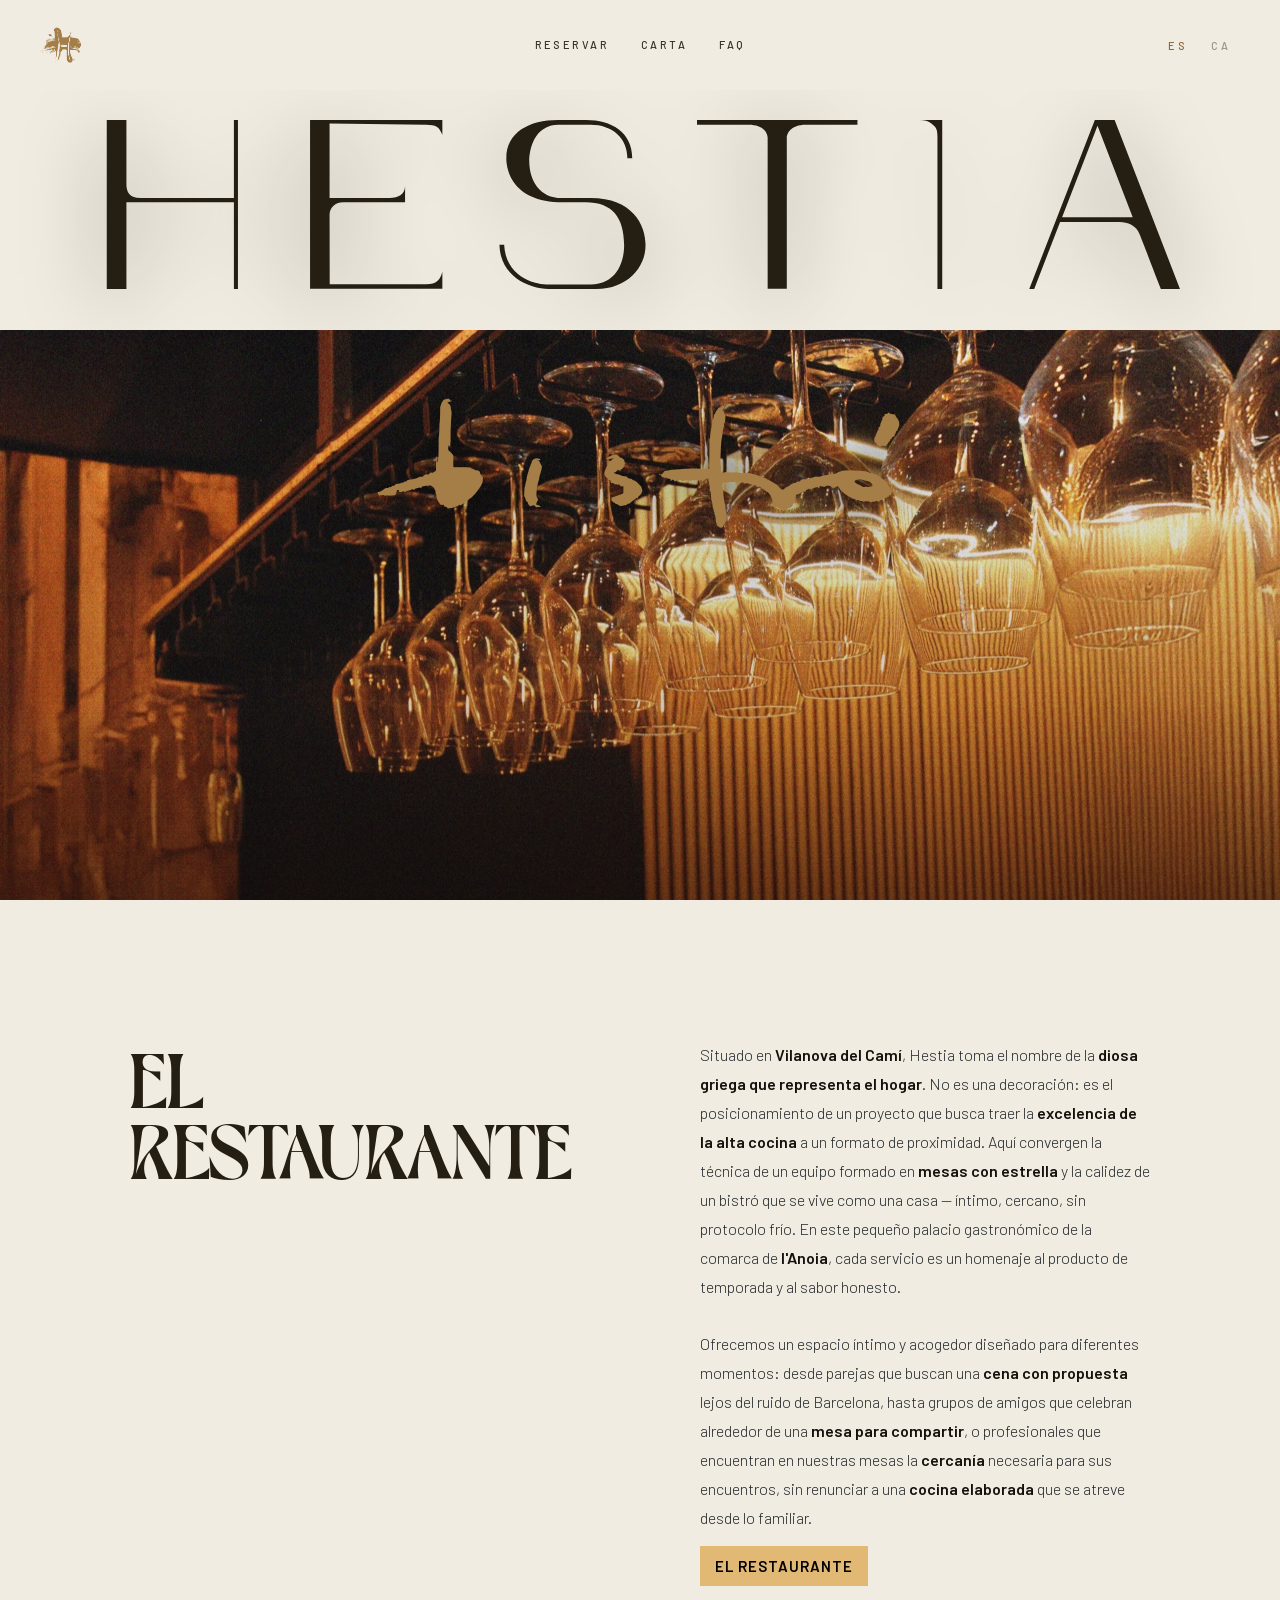
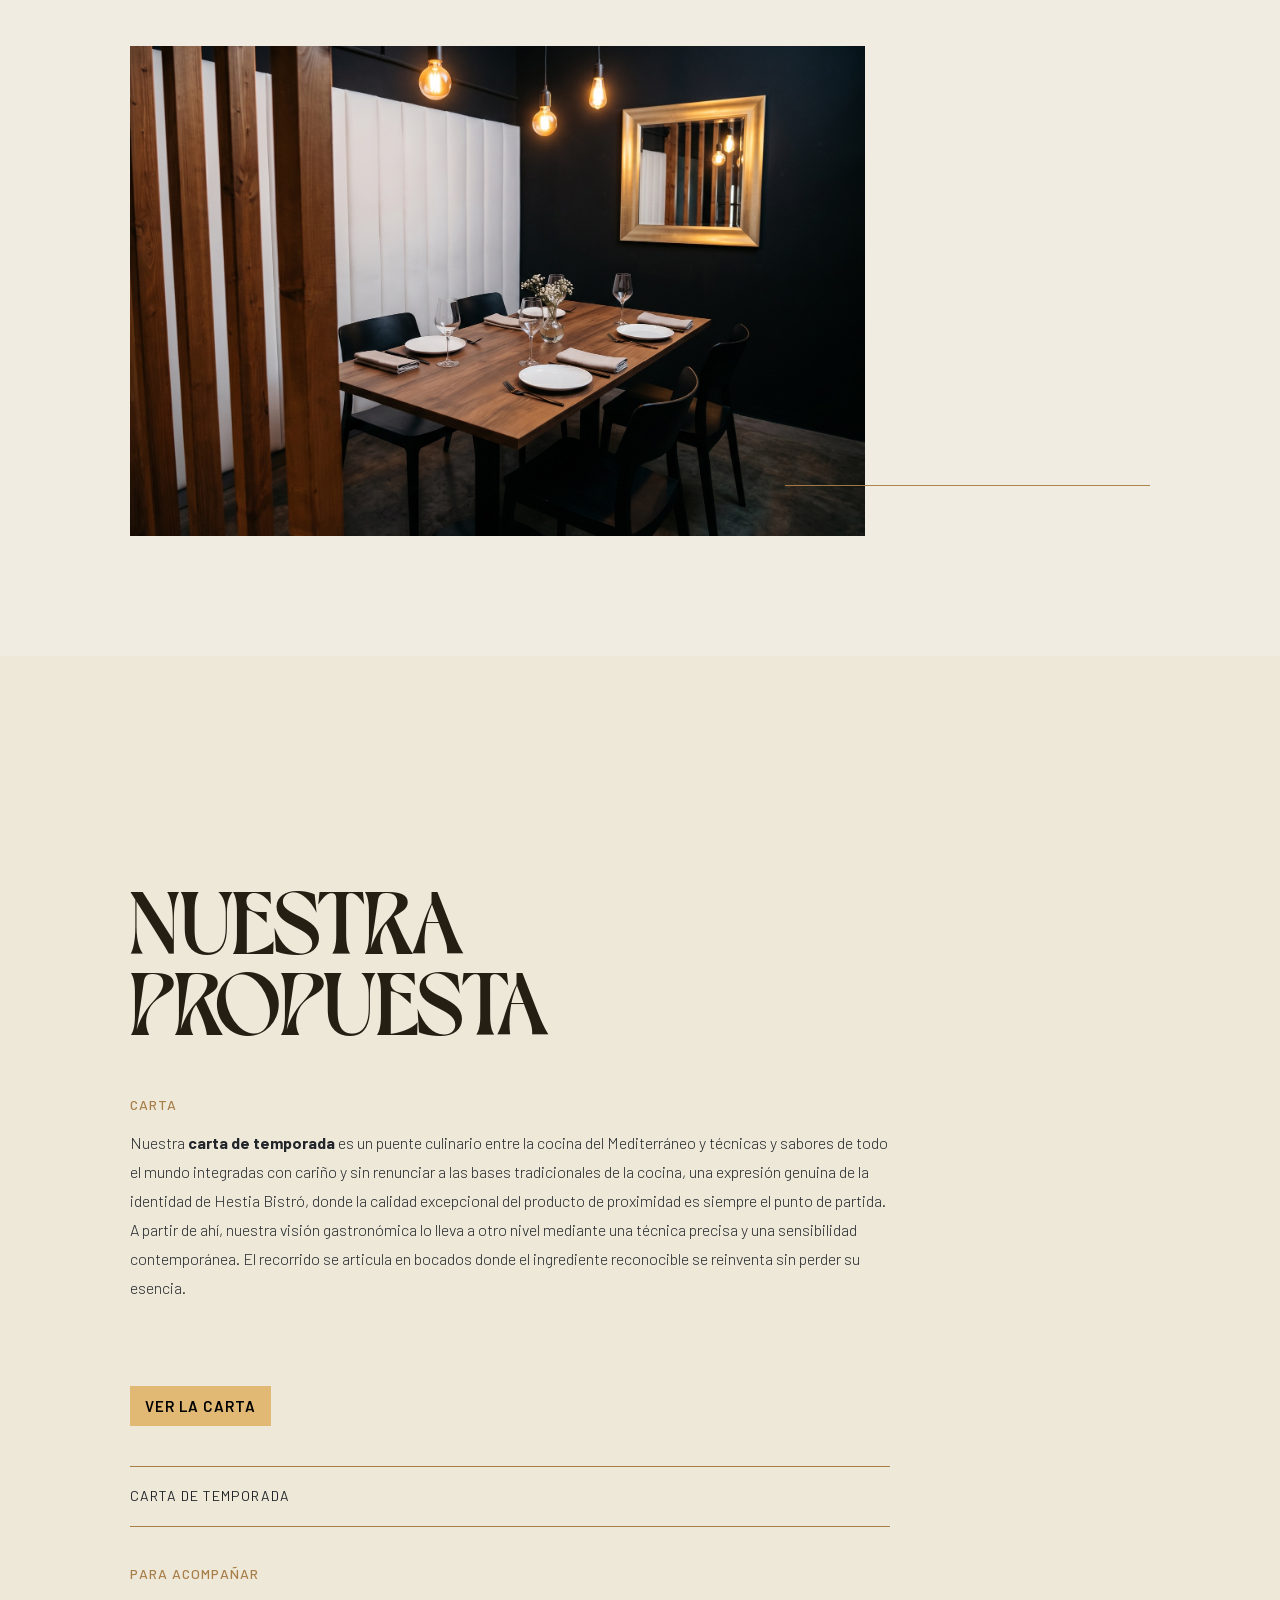
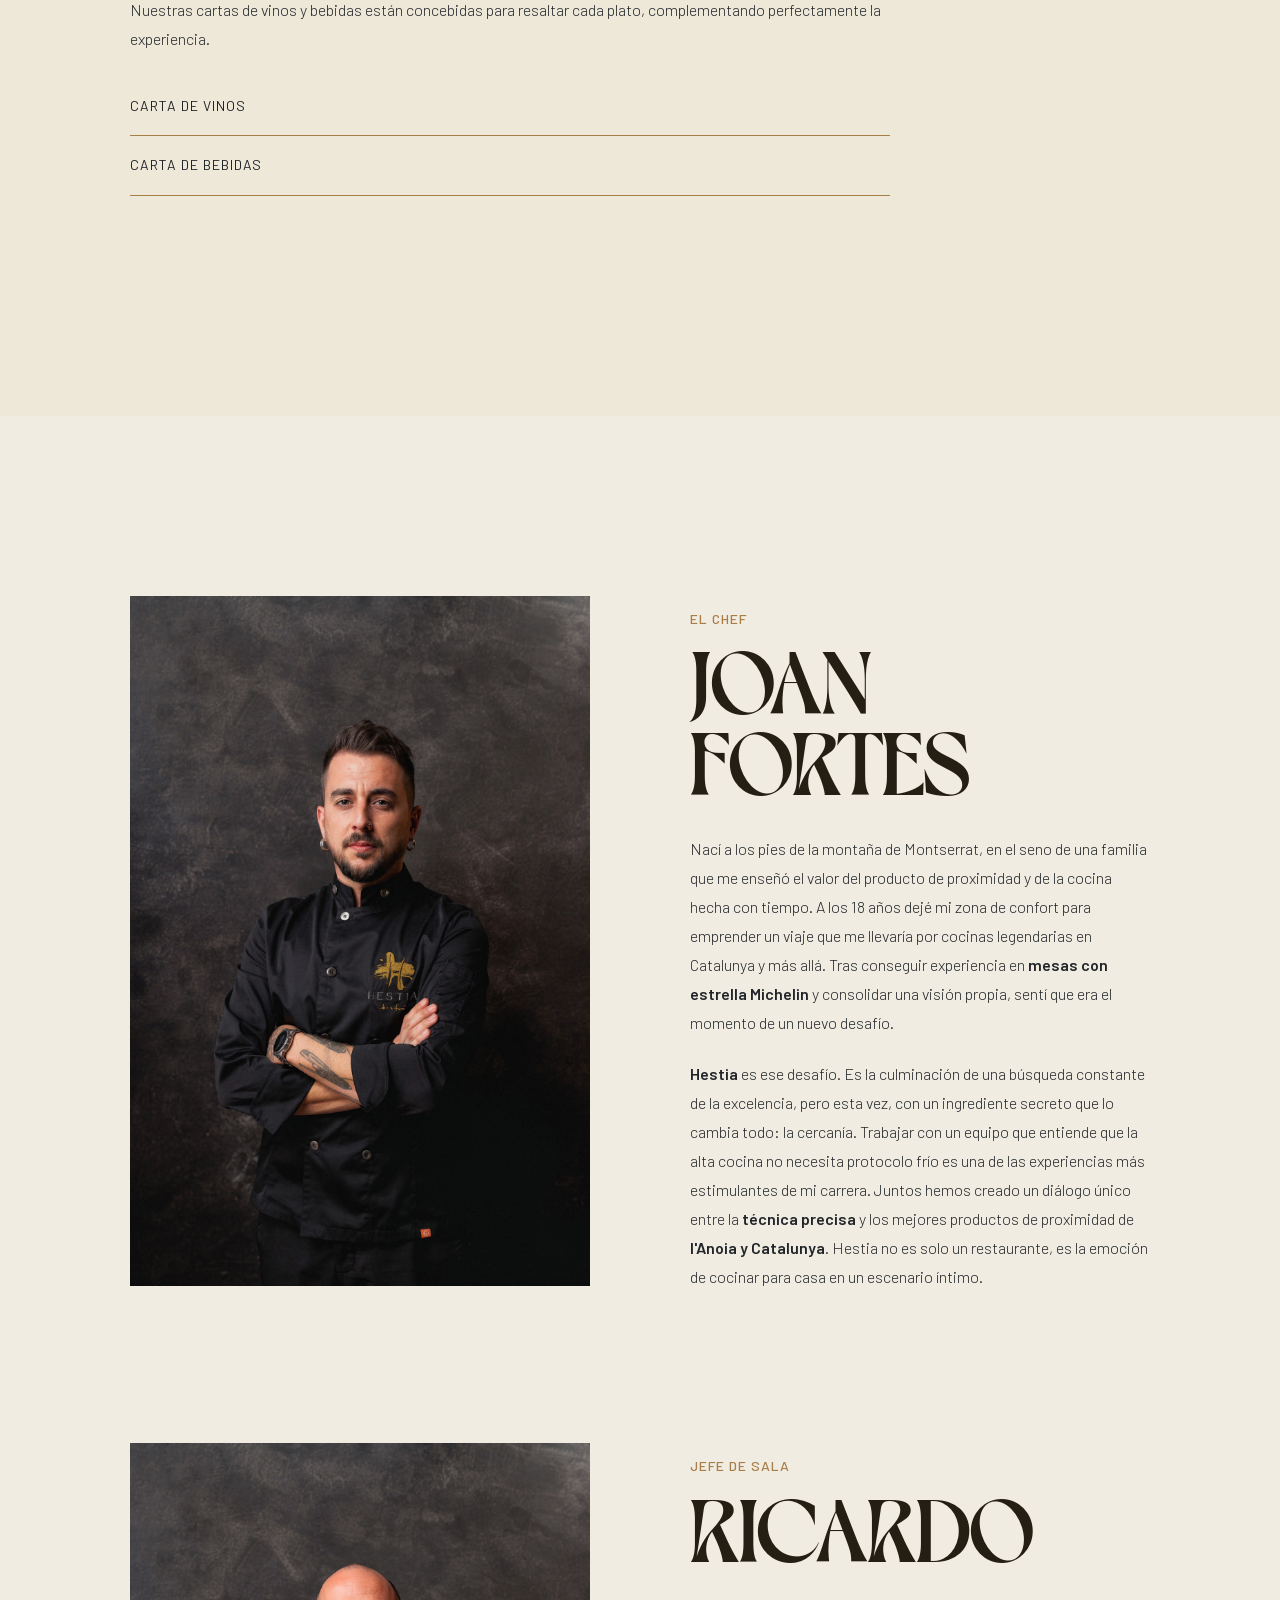
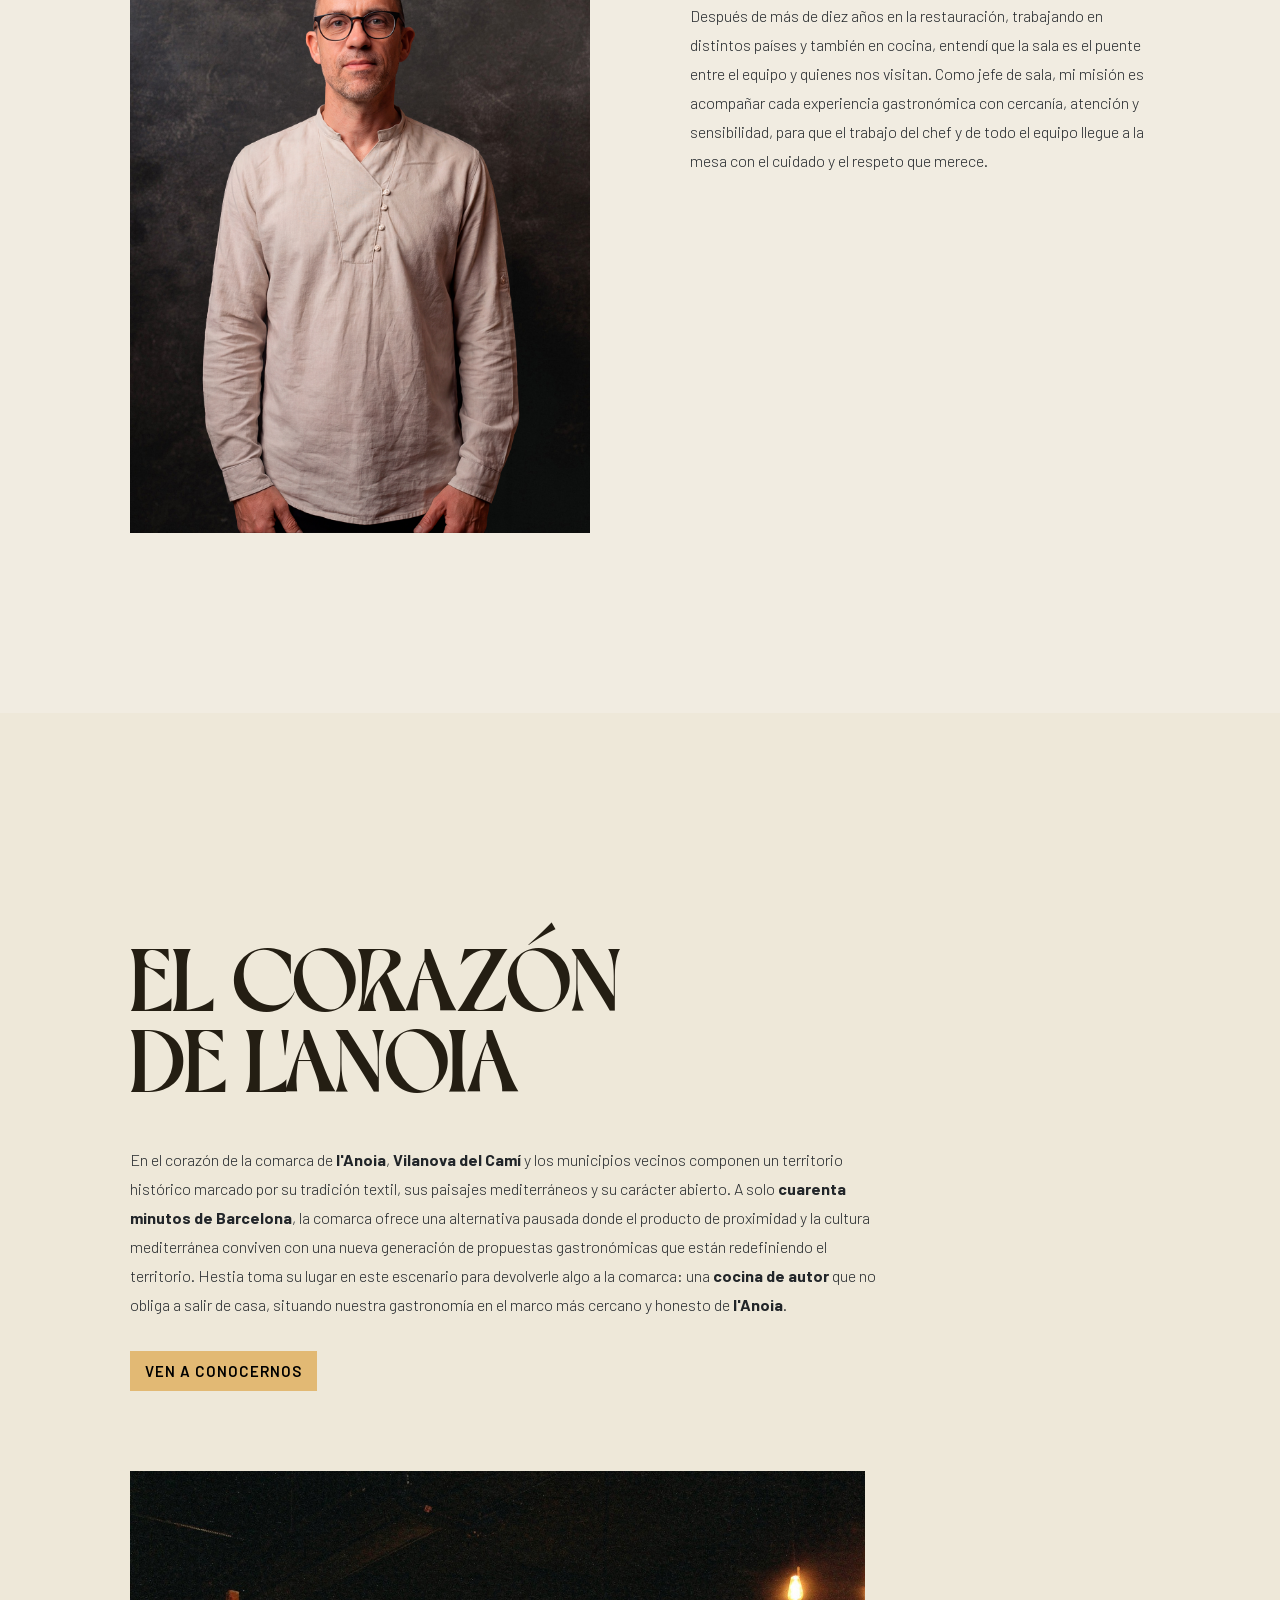
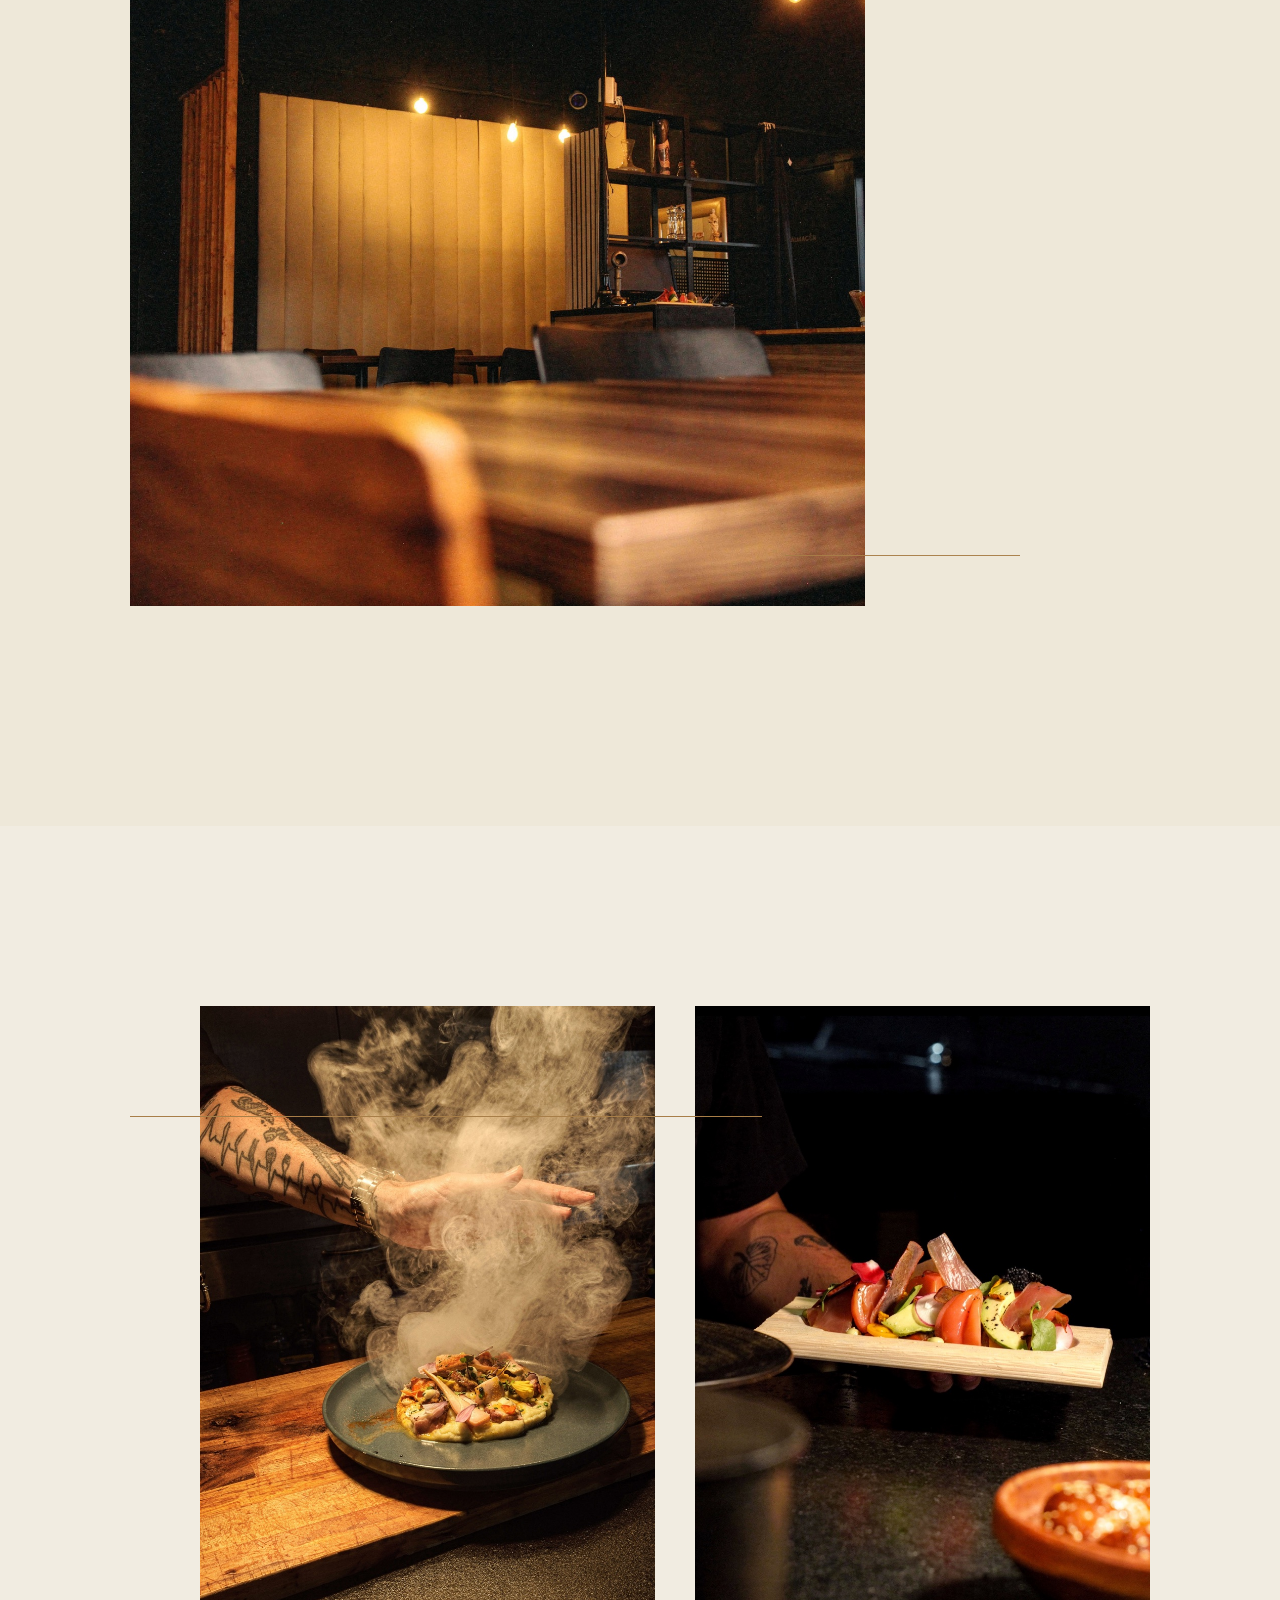
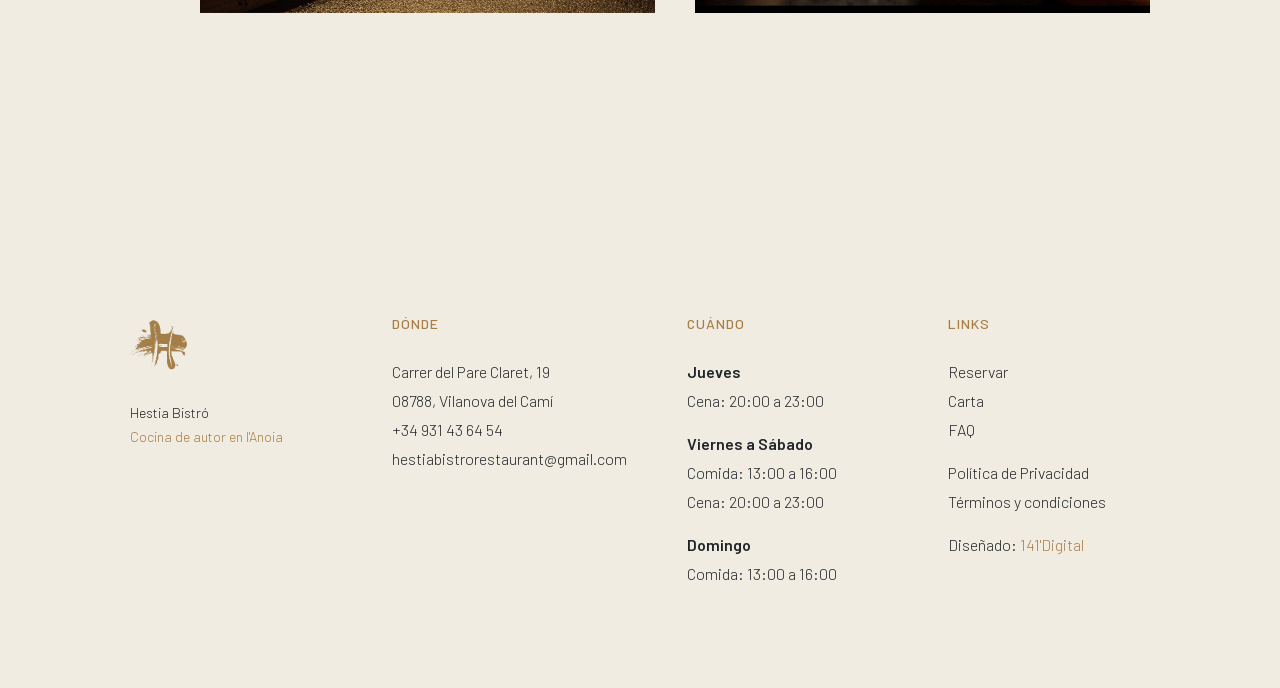
==== commit 9451e212: "Chef Ricardo: texto real (bio jefe de sala) ES/CA, un solo párrafo Co-Authored-By: Claude Opus 4.8 <" ====
--- a/index.html
+++ b/index.html
@@ -208,23 +208,12 @@
 
       <div class="chef-body">
         <p data-i18n-html="chef2.p1">
-          Nací a los pies de la montaña de Montserrat, en el seno de una familia que me enseñó el valor
-          del producto de proximidad y de la cocina hecha con tiempo. A los 18
-          años dejé mi zona de confort para emprender un viaje que me llevaría
-          por cocinas legendarias en Catalunya y más allá. Tras conseguir
-          experiencia en <strong>mesas con estrella Michelin</strong> y consolidar
-          una visión propia, sentí que era el momento de un nuevo desafío.
-        </p>
-        <p data-i18n-html="chef2.p2">
-          <strong>Hestia</strong> es ese desafío. Es la culminación de una
-          búsqueda constante de la excelencia, pero esta vez, con un ingrediente
-          secreto que lo cambia todo: la cercanía. Trabajar con un equipo que
-          entiende que la alta cocina no necesita protocolo frío es una de las
-          experiencias más estimulantes de mi carrera. Juntos hemos creado un
-          diálogo único entre la <strong>técnica precisa</strong> y los mejores
-          productos de proximidad de <strong>l'Anoia y Catalunya</strong>. Hestia
-          no es solo un restaurante, es la emoción de cocinar para casa en un
-          escenario íntimo.
+          Después de más de diez años en la restauración, trabajando en distintos
+          países y también en cocina, entendí que la sala es el puente entre el
+          equipo y quienes nos visitan. Como jefe de sala, mi misión es acompañar
+          cada experiencia gastronómica con cercanía, atención y sensibilidad,
+          para que el trabajo del chef y de todo el equipo llegue a la mesa con el
+          cuidado y el respeto que merece.
         </p>
       </div>
     </div>
--- a/styles.css
+++ b/styles.css
@@ -951,7 +951,7 @@
   background:url('assets/chef.jpg?v=4') center/cover no-repeat #1a0e08;
 }
 .chef-photo[data-img="ricardo"] .chef-photo-fill{
-  background:url('assets/ricardo.jpg?v=1') center/cover no-repeat #1a0e08;
+  background:url('assets/chef2.jpg?v=1') center/cover no-repeat #1a0e08;
 }
 .chef-wrap--second{ margin-top:130px; }
 
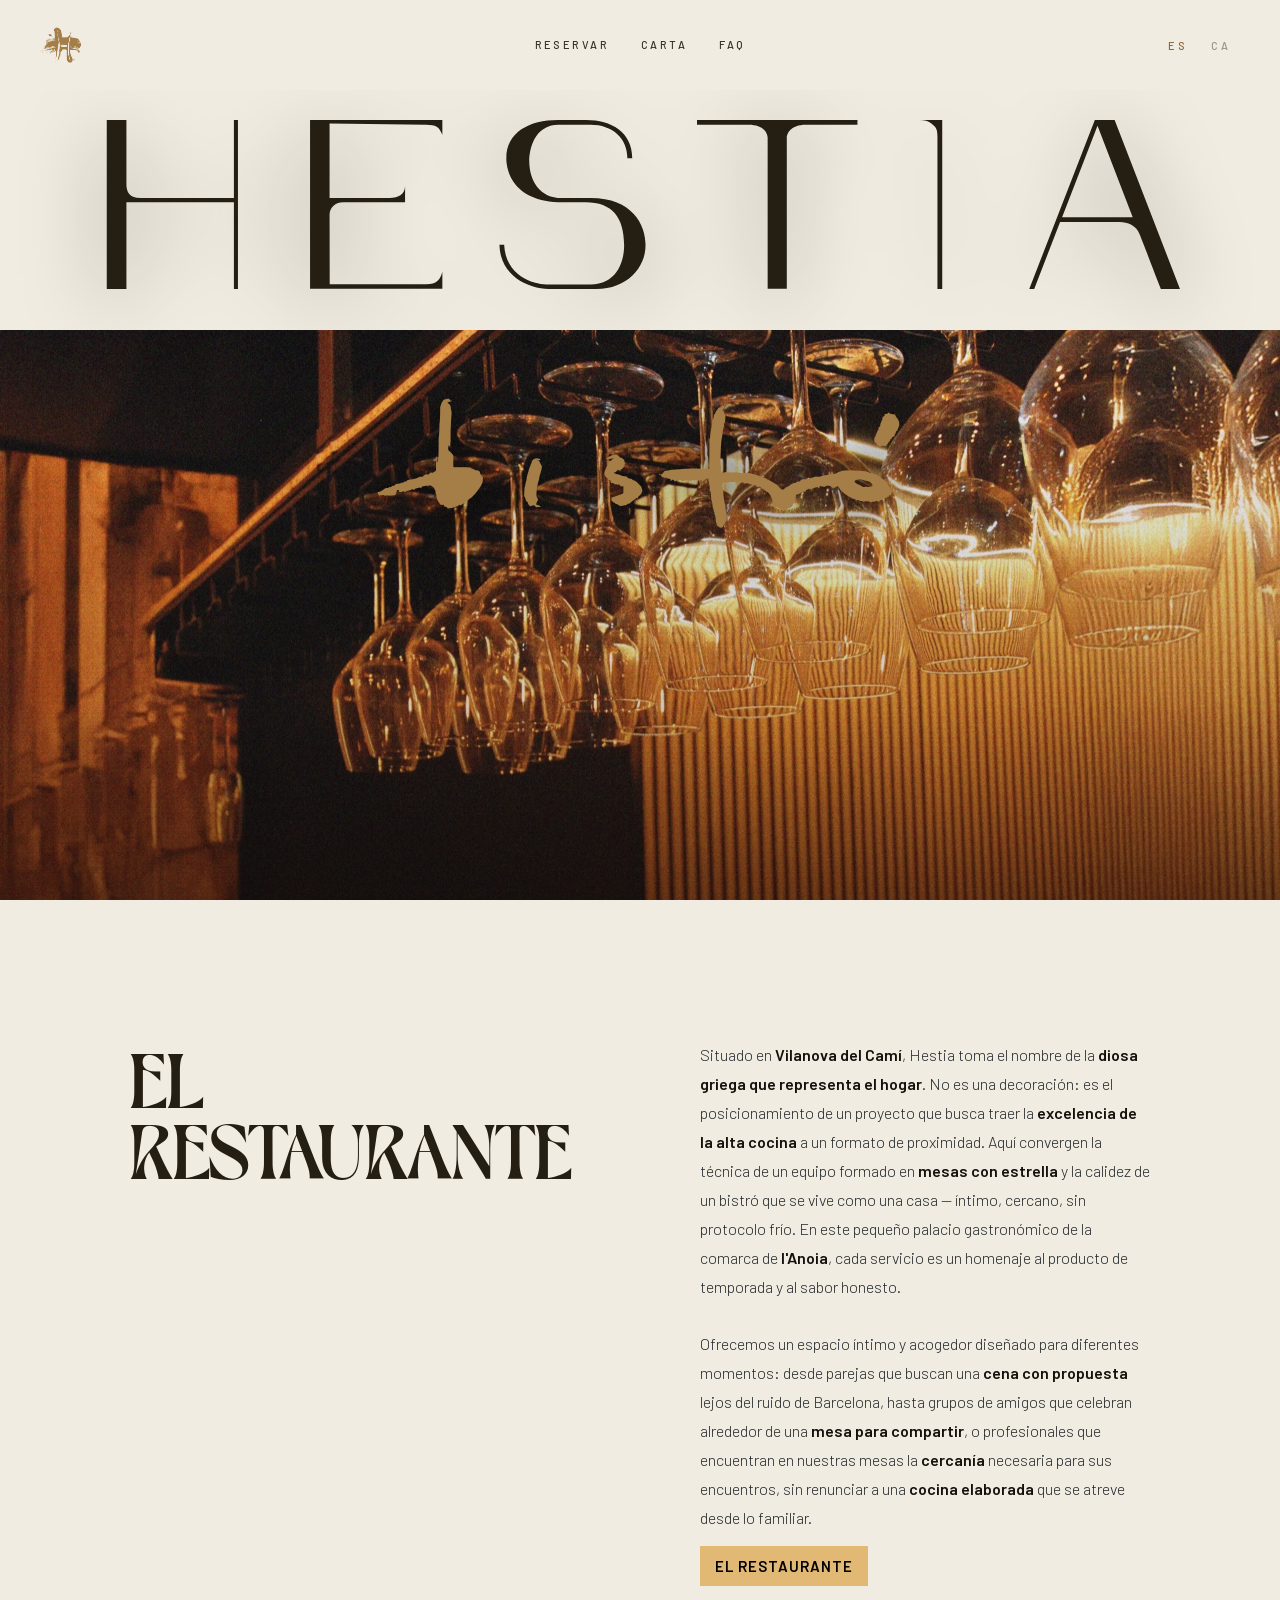
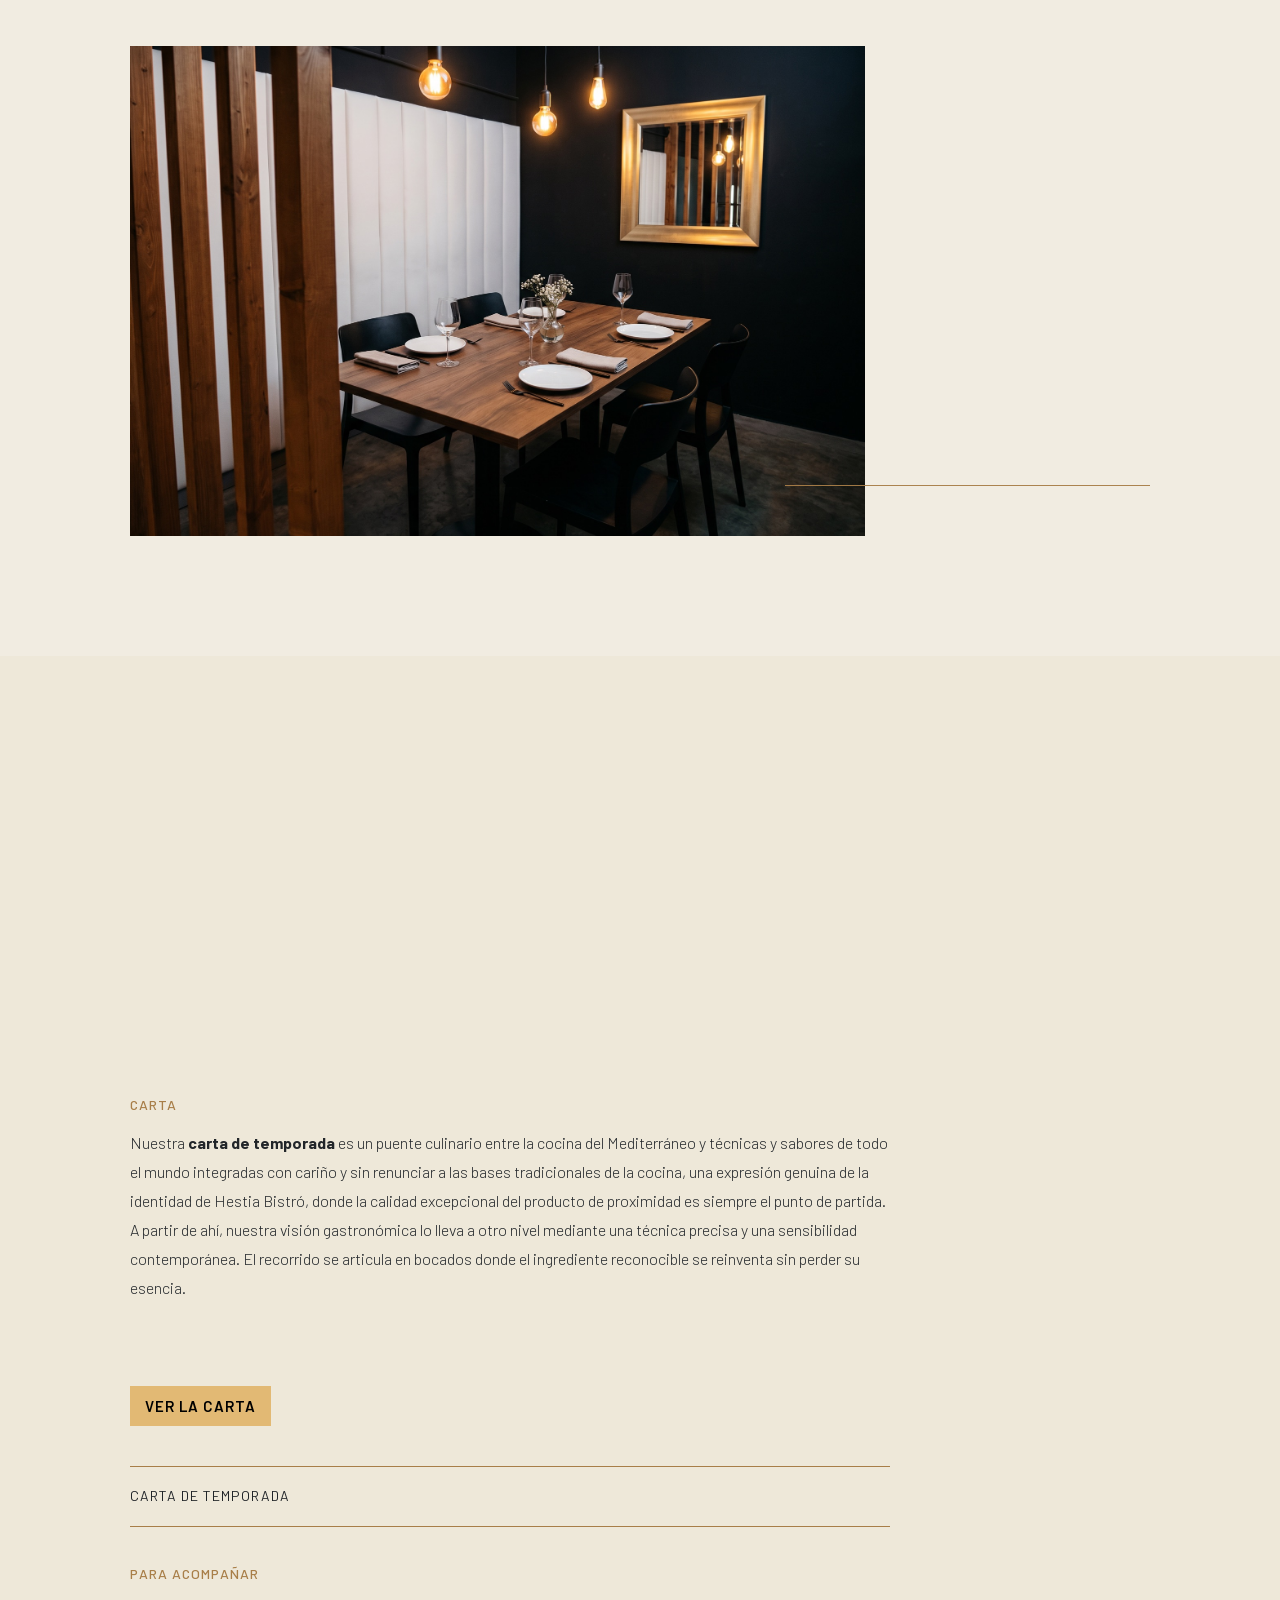
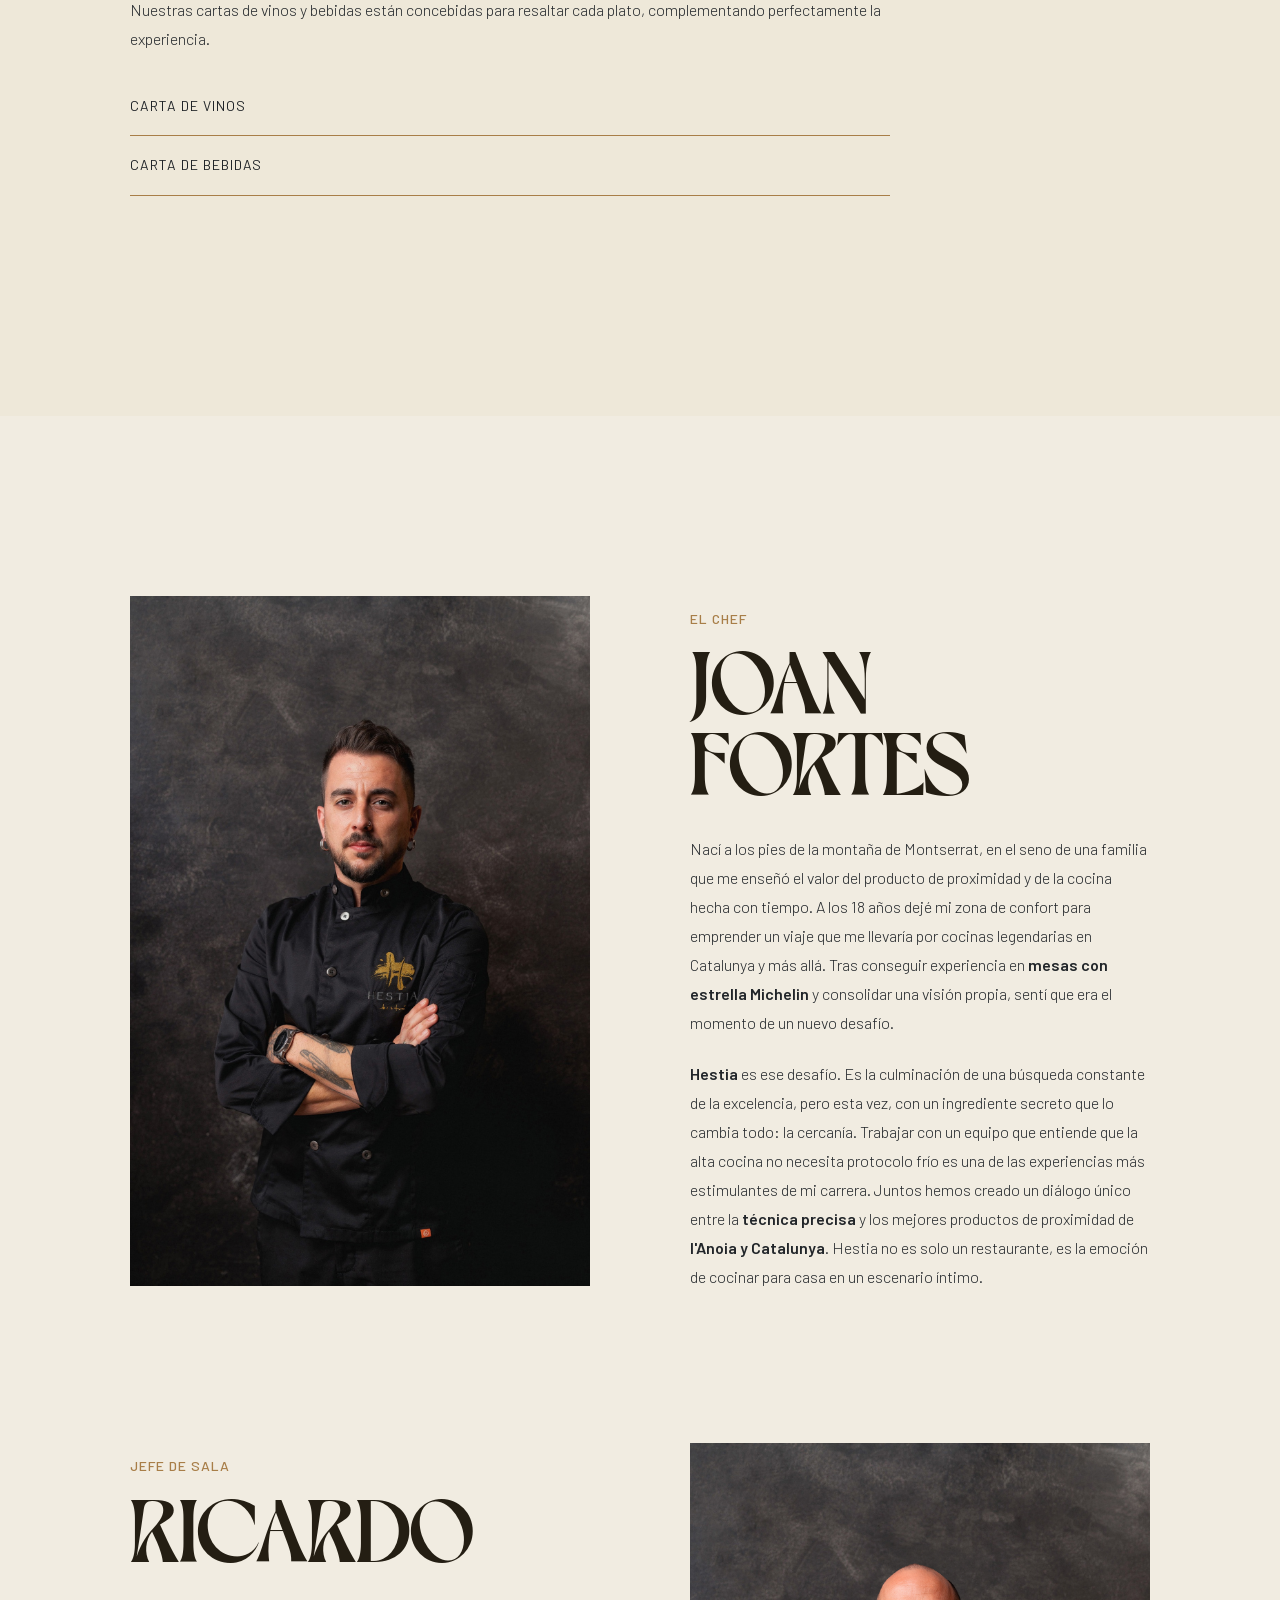
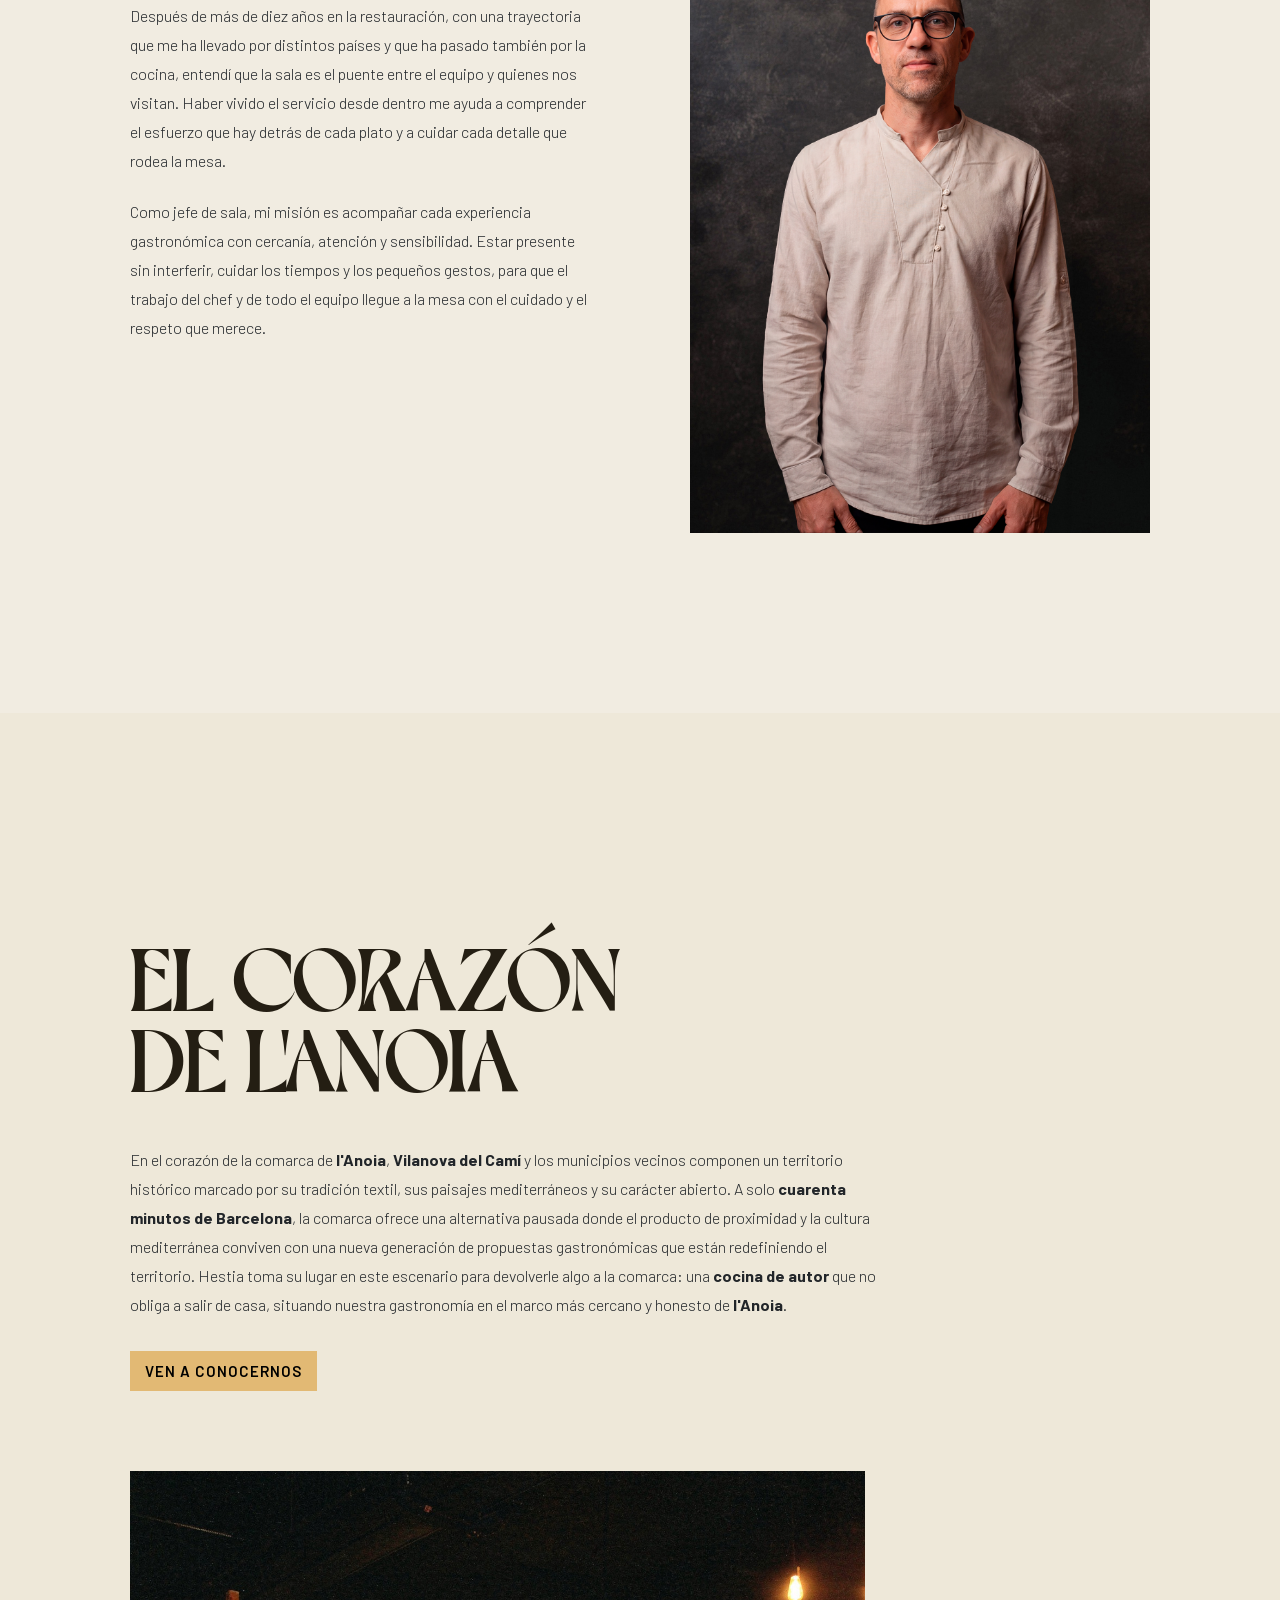
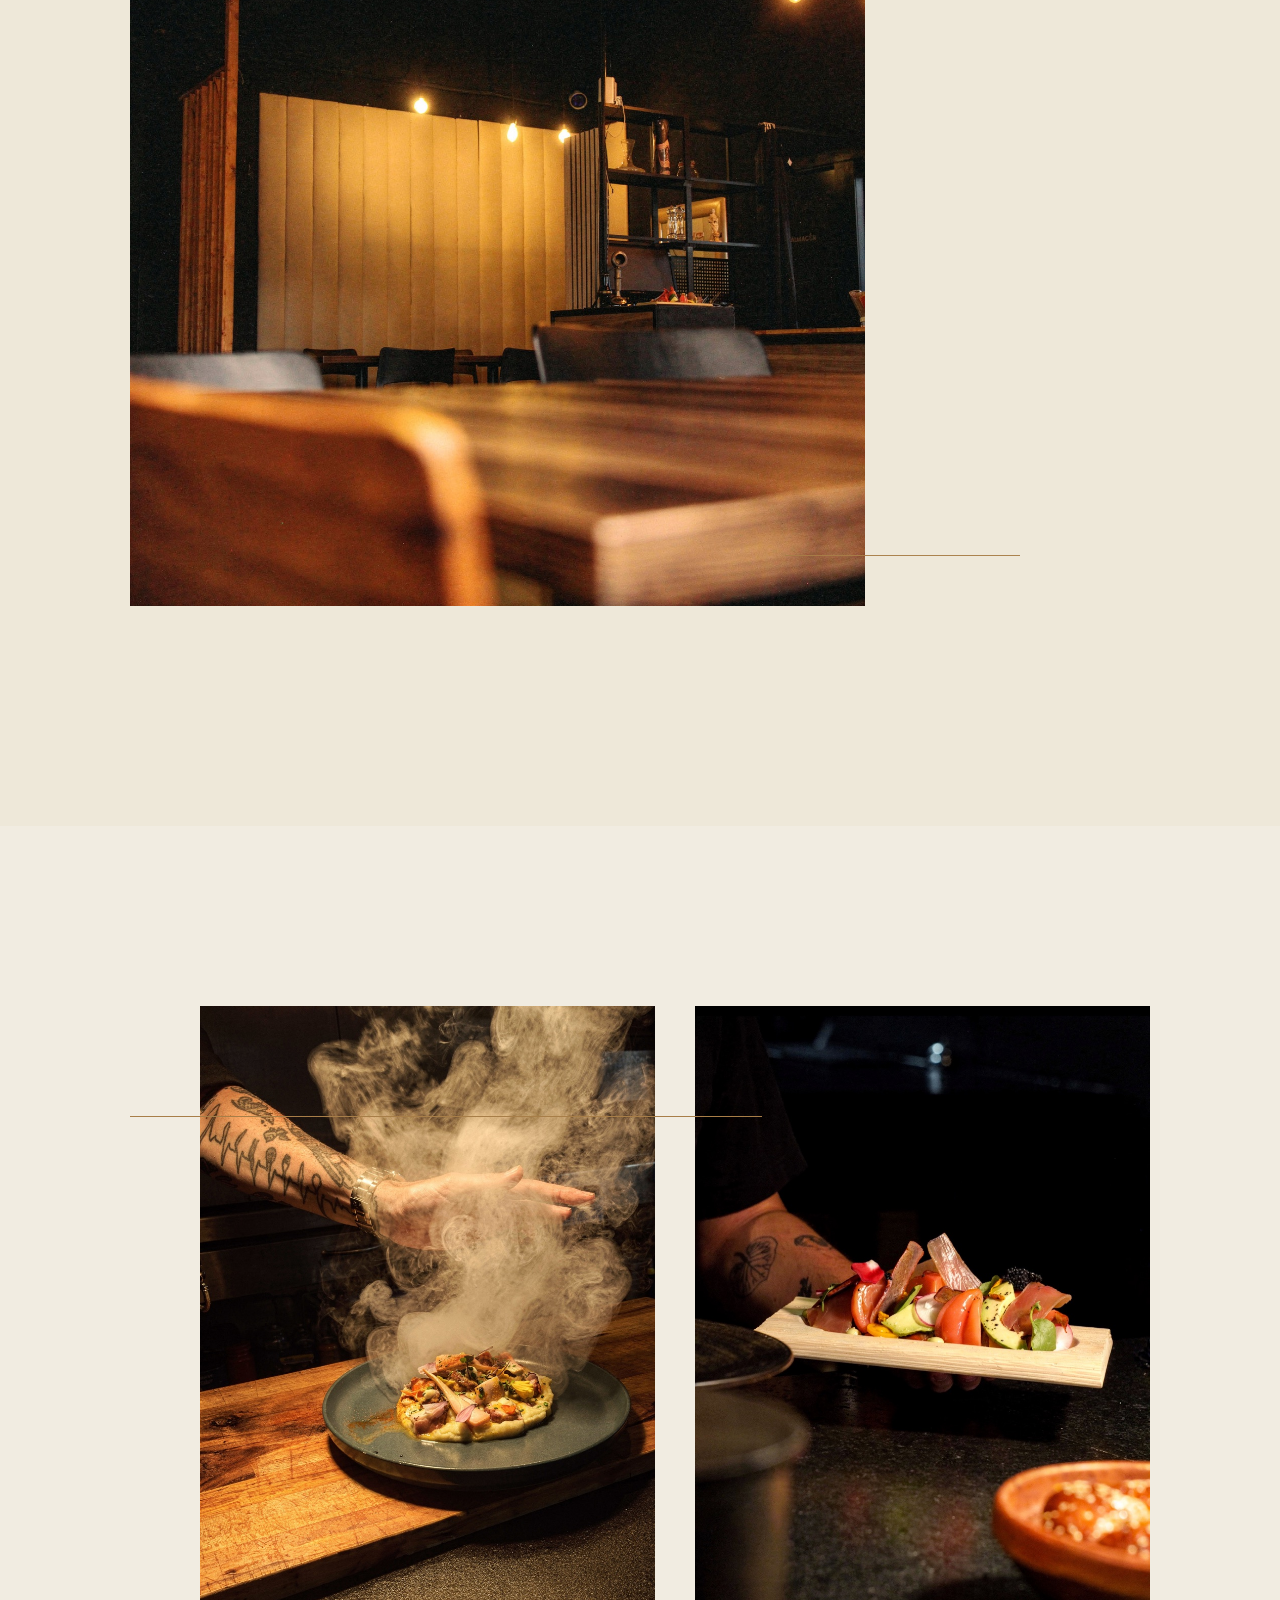
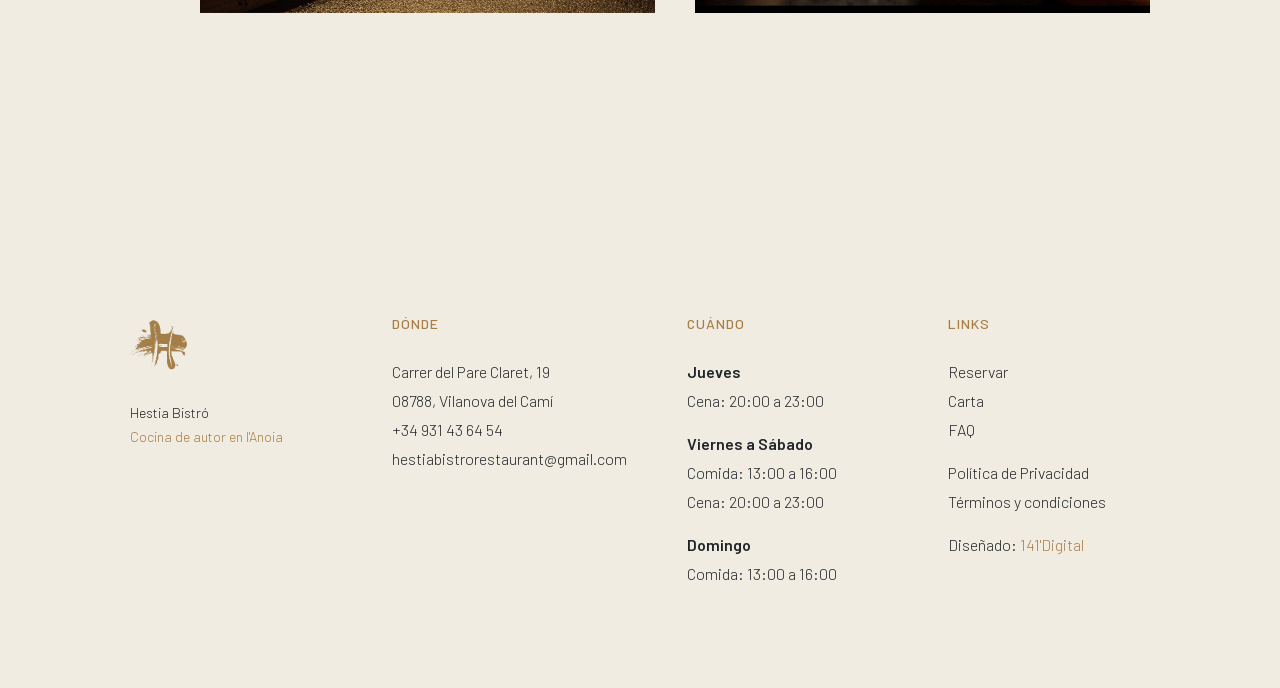
==== commit cd013aca: "Chef Ricardo: ampliar bio (2 párrafos) ES/CA sin añadir datos nuevos Co-Authored-By: Claude Opus 4.8" ====
--- a/index.html
+++ b/index.html
@@ -208,12 +208,17 @@
 
       <div class="chef-body">
         <p data-i18n-html="chef2.p1">
-          Después de más de diez años en la restauración, trabajando en distintos
-          países y también en cocina, entendí que la sala es el puente entre el
-          equipo y quienes nos visitan. Como jefe de sala, mi misión es acompañar
-          cada experiencia gastronómica con cercanía, atención y sensibilidad,
-          para que el trabajo del chef y de todo el equipo llegue a la mesa con el
-          cuidado y el respeto que merece.
+          Después de más de diez años en la restauración, con una trayectoria que
+          me ha llevado por distintos países y que ha pasado también por la cocina,
+          entendí que la sala es el puente entre el equipo y quienes nos visitan.
+          Haber vivido el servicio desde dentro me ayuda a comprender el esfuerzo
+          que hay detrás de cada plato y a cuidar cada detalle que rodea la mesa.
+        </p>
+        <p data-i18n-html="chef2.p2">
+          Como jefe de sala, mi misión es acompañar cada experiencia gastronómica
+          con cercanía, atención y sensibilidad. Estar presente sin interferir,
+          cuidar los tiempos y los pequeños gestos, para que el trabajo del chef y
+          de todo el equipo llegue a la mesa con el cuidado y el respeto que merece.
         </p>
       </div>
     </div>
--- a/styles.css
+++ b/styles.css
@@ -954,6 +954,9 @@
   background:url('assets/chef2.jpg?v=1') center/cover no-repeat #1a0e08;
 }
 .chef-wrap--second{ margin-top:130px; }
+/* Zigzag: en escritorio, Ricardo lleva el texto a la izquierda y la foto a la derecha */
+.chef-wrap--second .chef-text{ order:1; }
+.chef-wrap--second .chef-photo{ order:2; }
 
 .chef-text{ padding-top:12px; }
 .chef-eyebrow{
@@ -1109,6 +1112,9 @@
     gap:28px;
   }
   .chef-wrap--second{ margin-top:56px; }
+  /* En móvil la foto siempre arriba (anula el zigzag de escritorio) */
+  .chef-wrap--second .chef-photo{ order:1; }
+  .chef-wrap--second .chef-text{ order:2; }
   .chef-photo{ aspect-ratio:3/4; }
   .chef-text{ padding-top:0; }
   .chef-name{ margin-bottom:22px !important; }
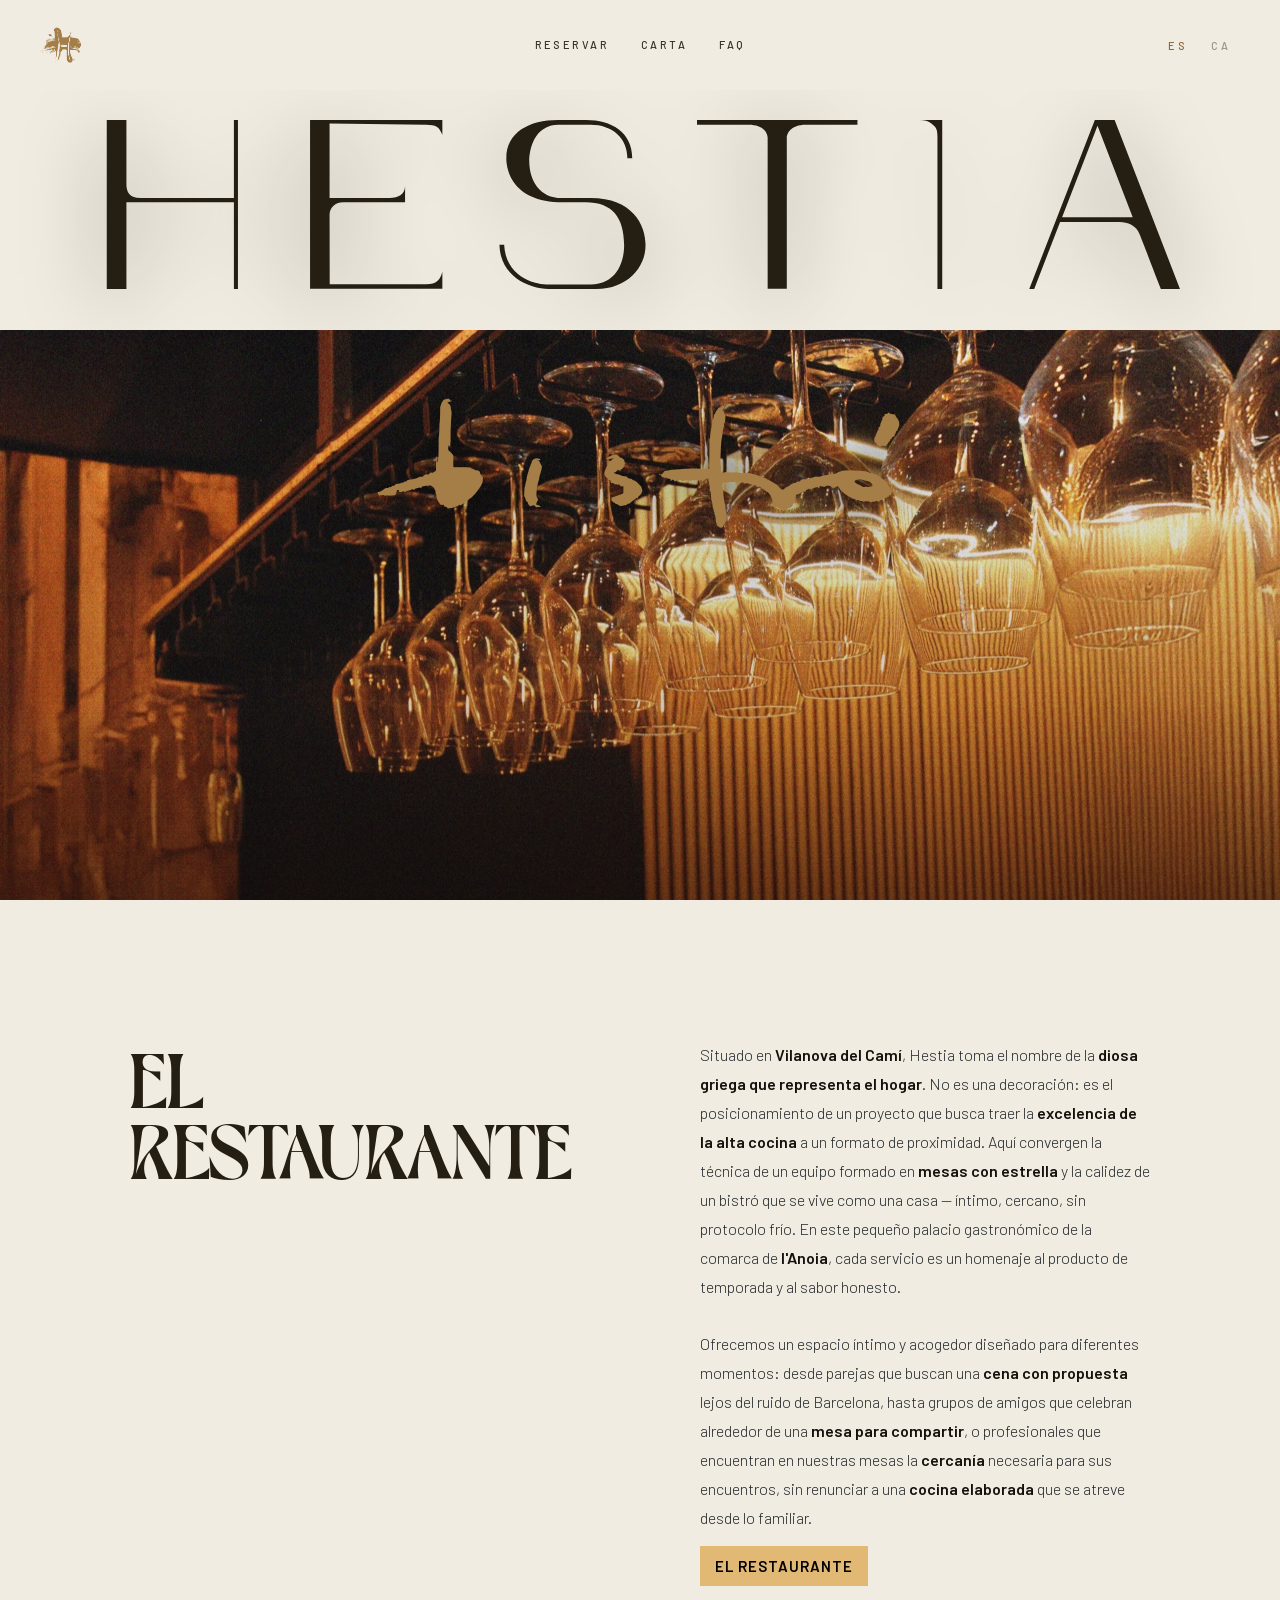
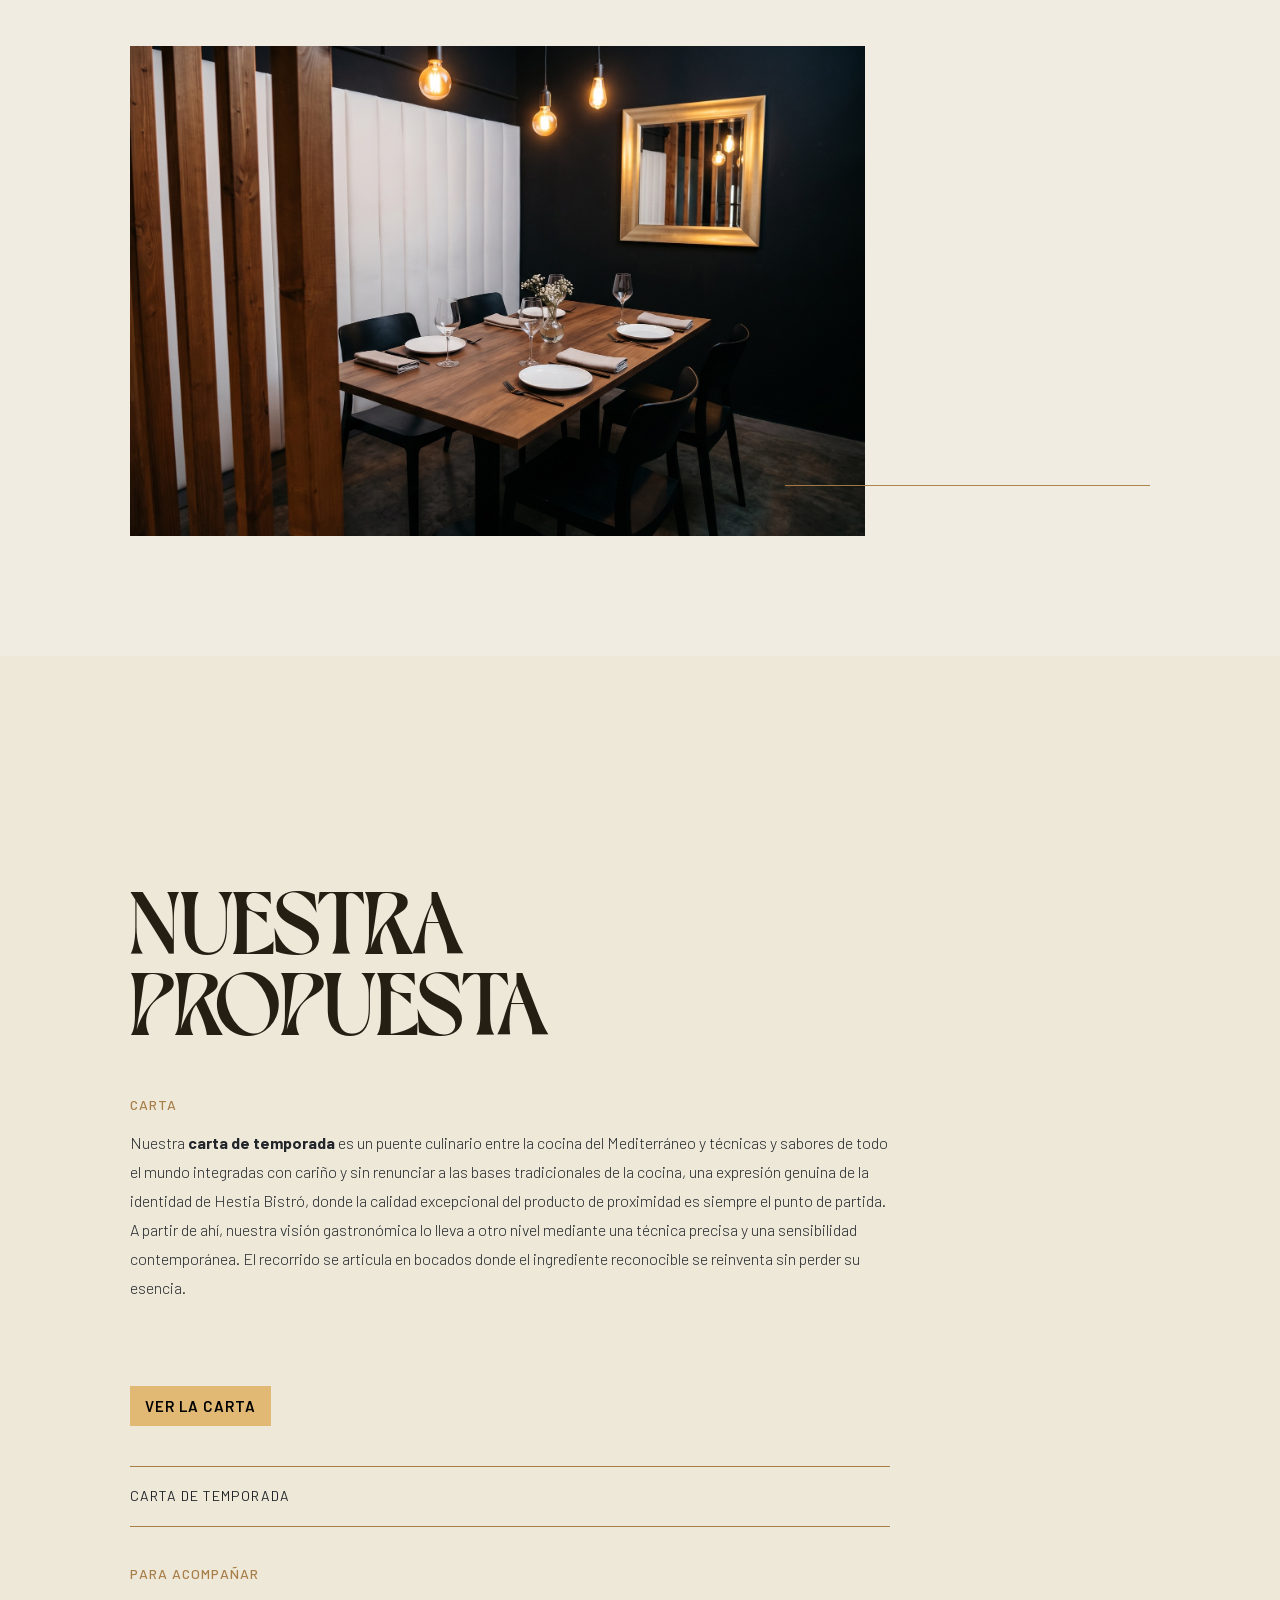
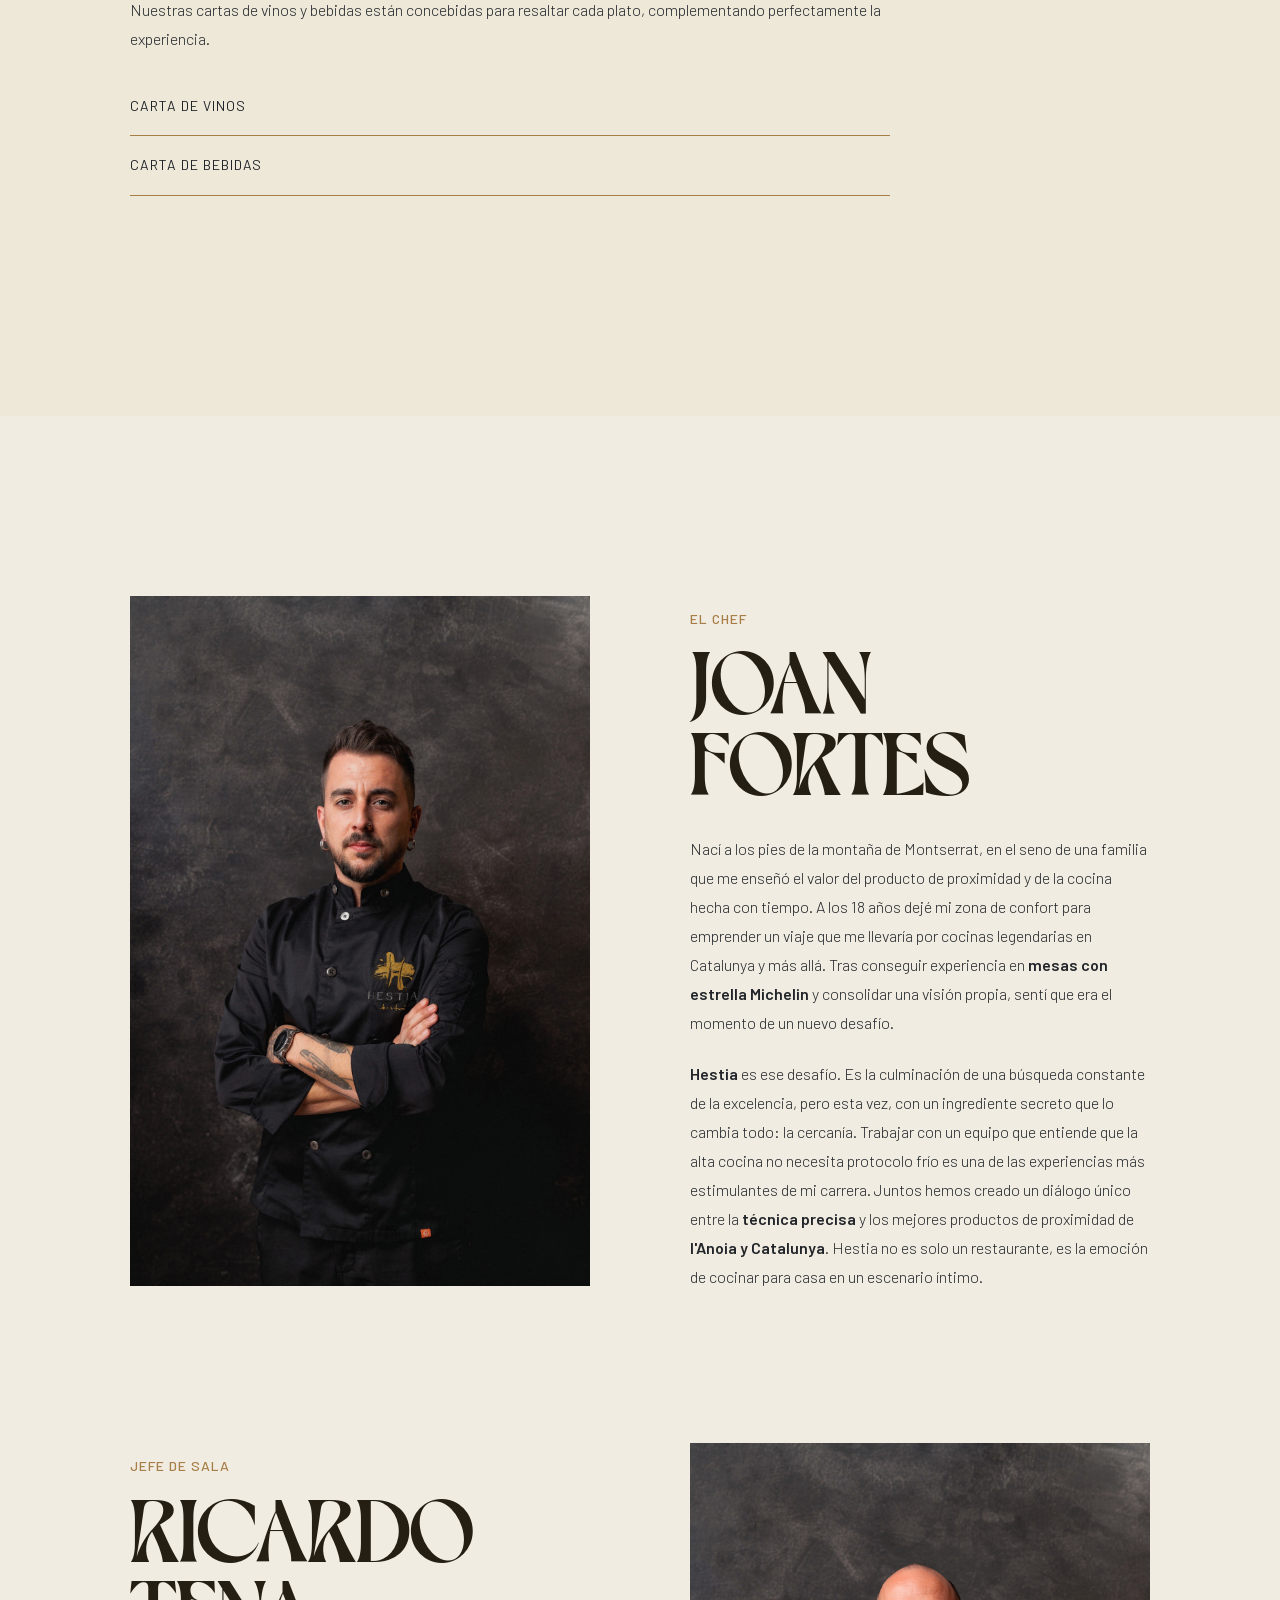
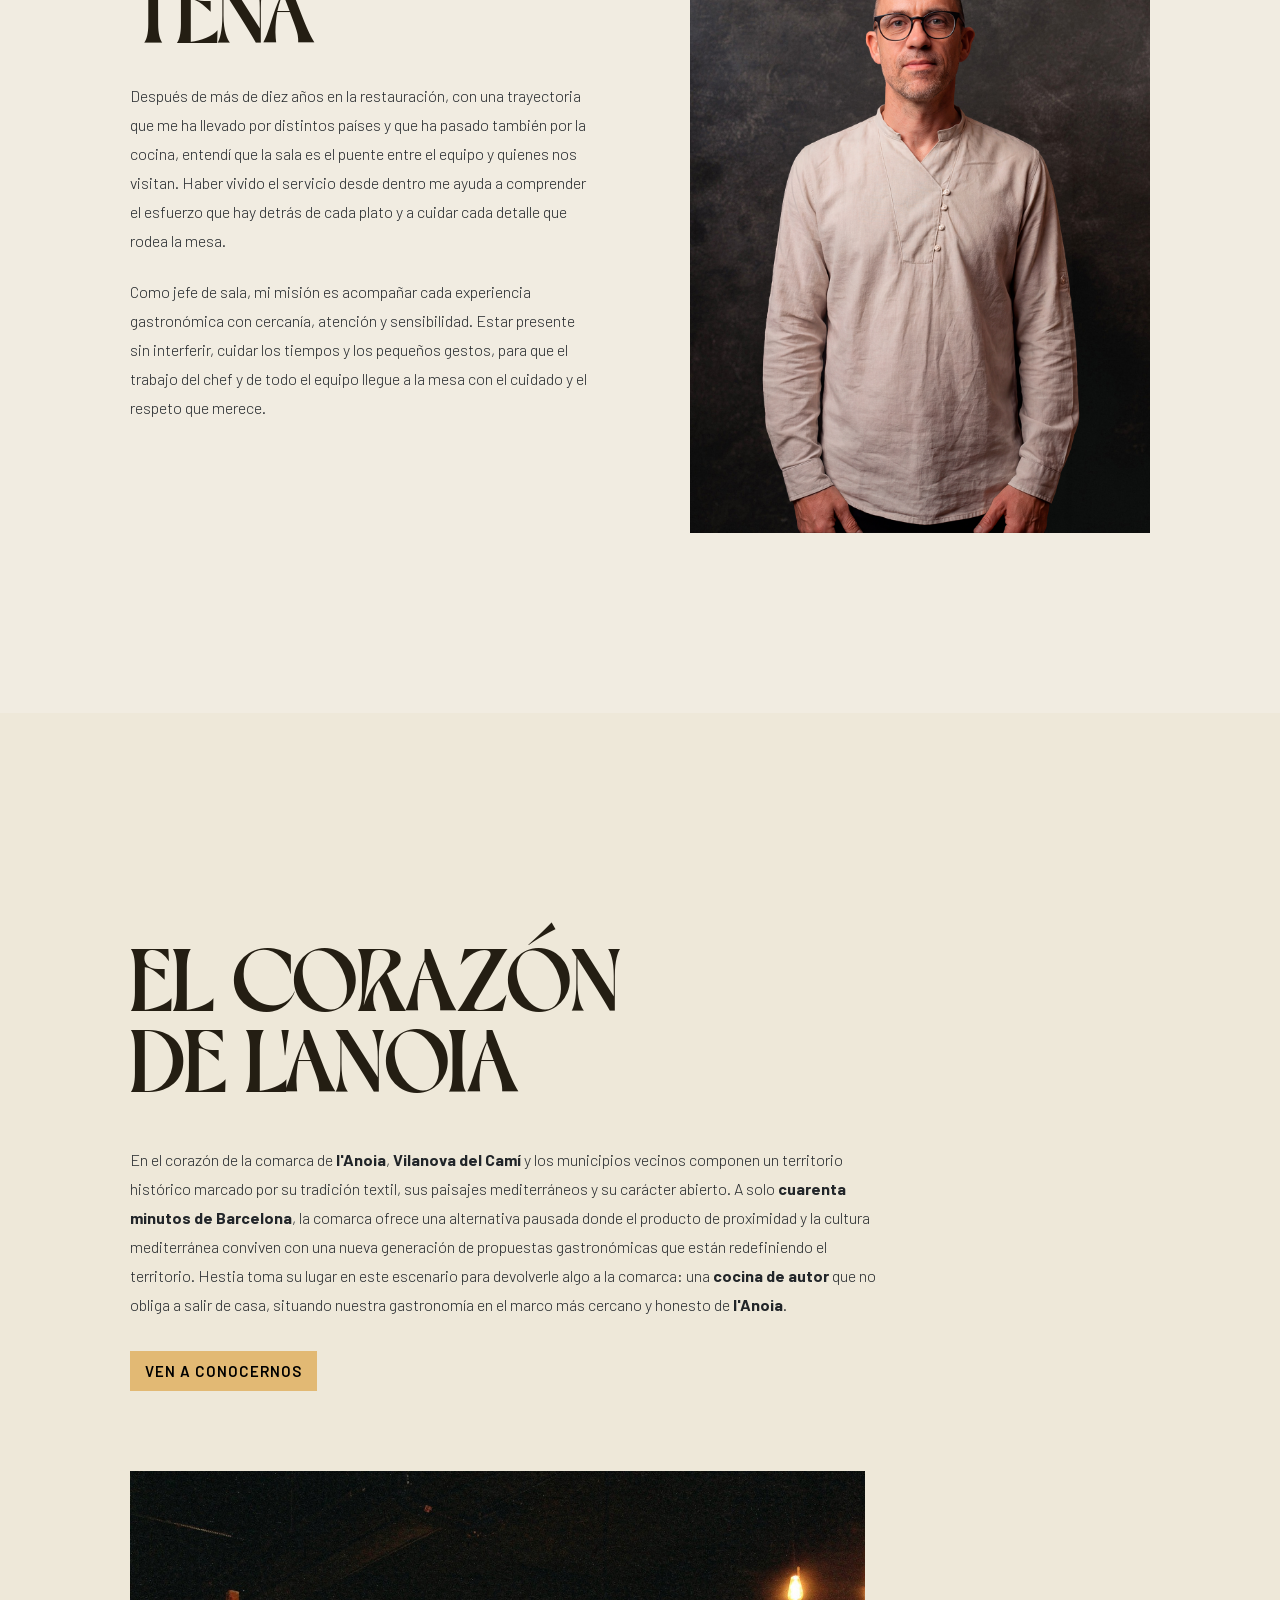
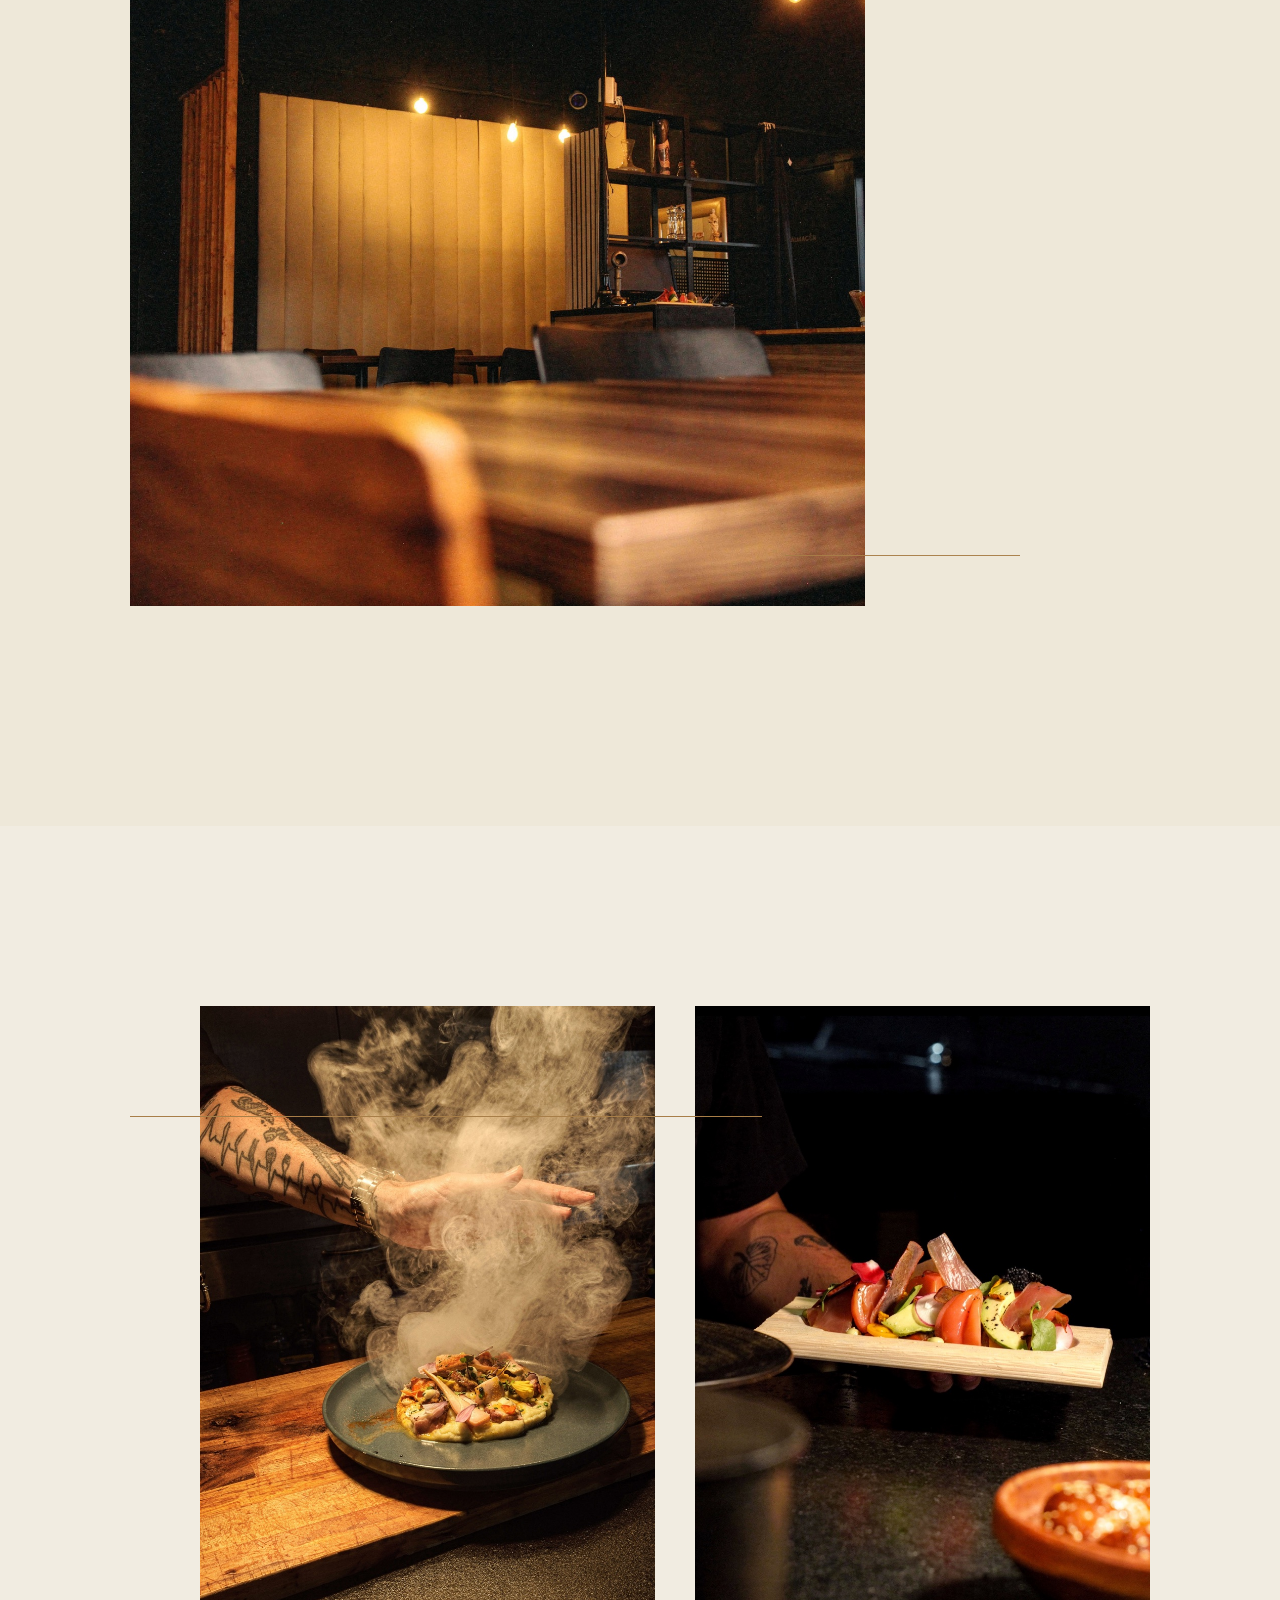
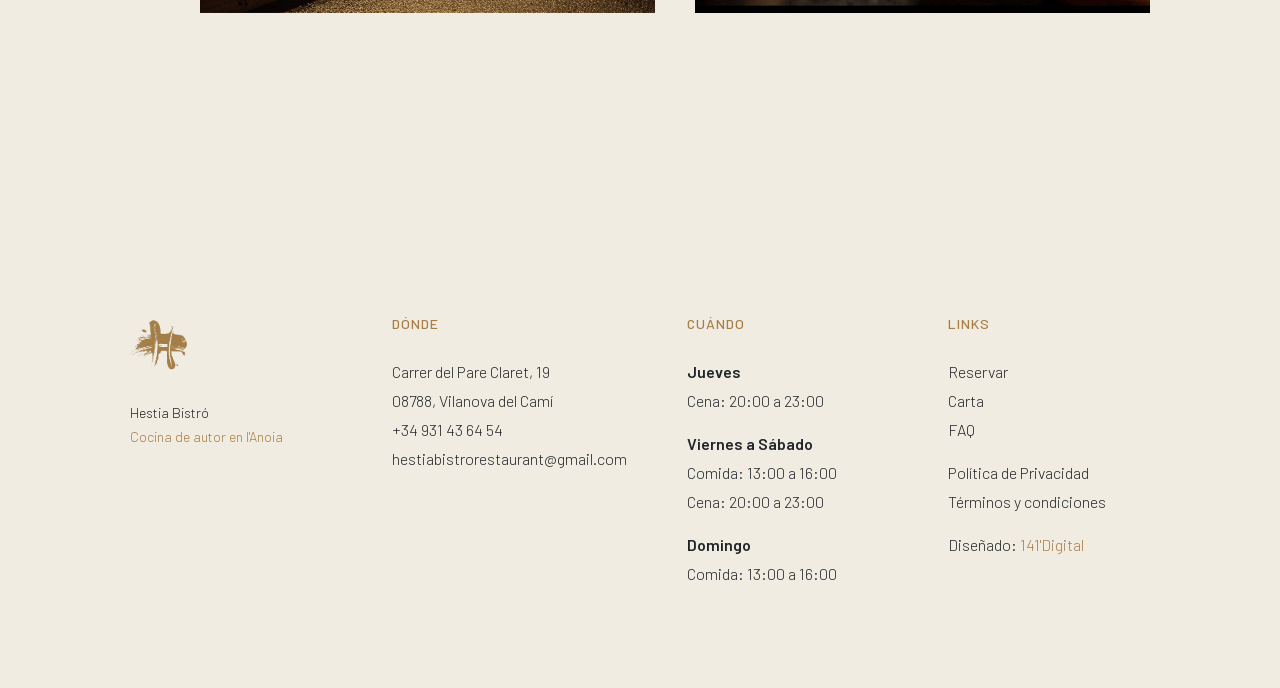
==== commit 5c89f05b: "Chef Ricardo: añadir apellido (RICARDO TENA) Co-Authored-By: Claude Opus 4.8 <noreply@anthropic.com>" ====
--- a/index.html
+++ b/index.html
@@ -204,6 +204,7 @@
       <p class="chef-eyebrow" data-i18n="chef2.eyebrow">Jefe de Sala</p>
       <h2 class="display-title section-title chef-name">
         <span data-i18n="chef2.name.1">RICARDO</span>
+        <span data-i18n="chef2.name.2">TENA</span>
       </h2>
 
       <div class="chef-body">
